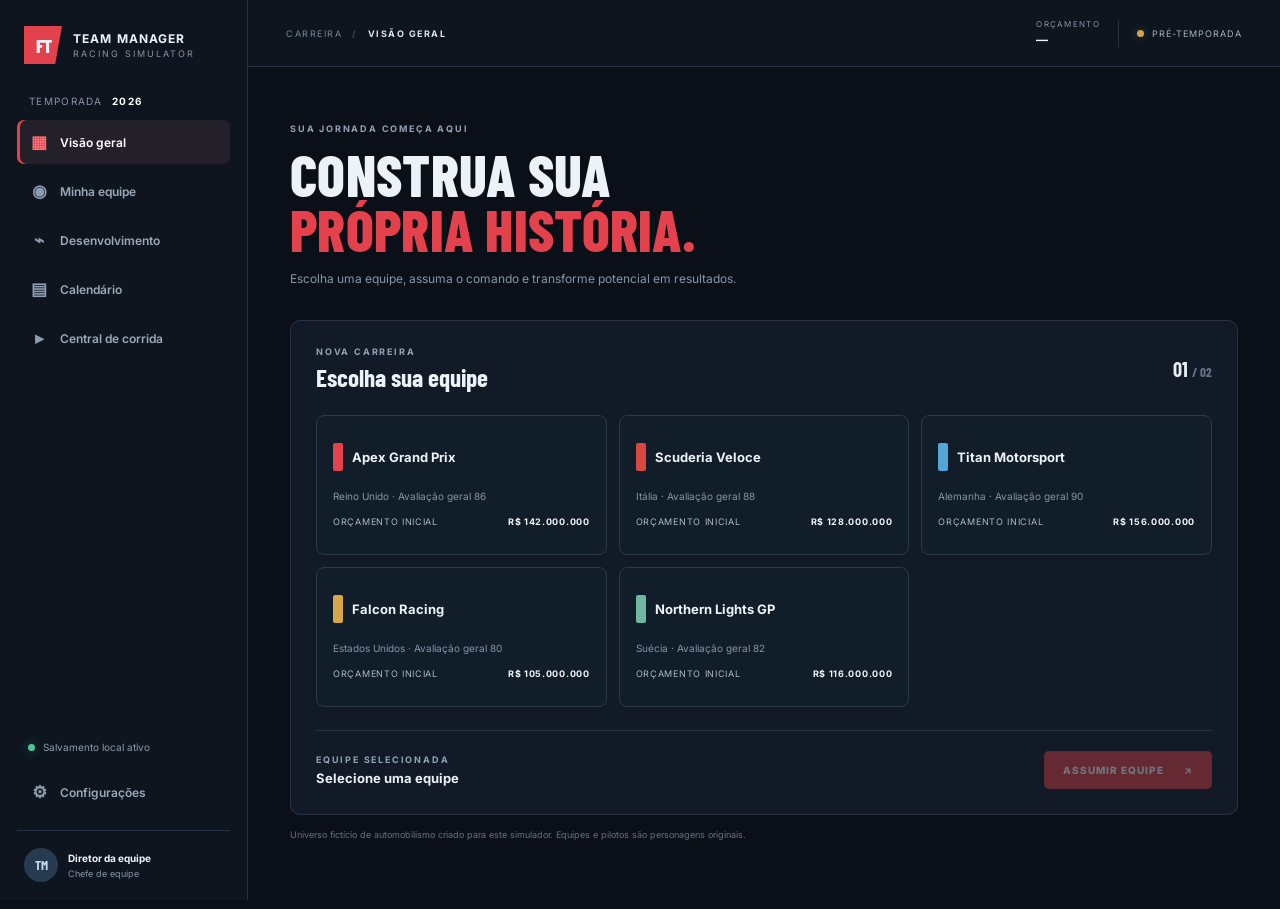
==== index.html @ c9075714 "Version 0.1" ====
<!doctype html>
<html lang="pt-BR">
<head>
  <meta charset="UTF-8">
  <meta name="viewport" content="width=device-width, initial-scale=1.0">
  <meta name="theme-color" content="#0b1018">
  <title>F1 Team Manager Simulator</title>
  <link rel="preconnect" href="https://fonts.googleapis.com">
  <link rel="preconnect" href="https://fonts.gstatic.com" crossorigin>
  <link href="https://fonts.googleapis.com/css2?family=Barlow+Condensed:wght@500;600;700;800&family=Inter:wght@400;500;600;700&display=swap" rel="stylesheet">
  <link rel="stylesheet" href="css/style.css">
</head>
<body>
  <div class="app-shell">
    <aside class="sidebar">
      <a class="brand" href="#" aria-label="F1 Team Manager Simulator - início">
        <span class="brand-mark">FT</span>
        <span class="brand-copy"><strong>TEAM MANAGER</strong><small>RACING SIMULATOR</small></span>
      </a>
      <div class="season-label">TEMPORADA <strong id="sidebar-season">2026</strong></div>
      <nav class="main-nav" aria-label="Navegação principal">
        <button class="nav-item active" data-page="overview"><span class="nav-icon">▦</span> Visão geral</button>
        <button class="nav-item" data-page="team"><span class="nav-icon">◉</span> Minha equipe</button>
        <button class="nav-item" data-page="car"><span class="nav-icon">⌁</span> Desenvolvimento</button>
        <button class="nav-item" data-page="calendar"><span class="nav-icon">▤</span> Calendário</button>
        <button class="nav-item" data-page="race"><span class="nav-icon">▸</span> Central de corrida</button>
      </nav>
      <div class="sidebar-bottom">
        <div class="save-status"><span class="status-dot"></span><span id="save-status">Salvamento local ativo</span></div>
        <button class="nav-item subtle" id="settings-button"><span class="nav-icon">⚙</span> Configurações</button>
        <div class="profile-mini">
          <div class="avatar">TM</div>
          <div><strong>Diretor da equipe</strong><small>Chefe de equipe</small></div>
        </div>
      </div>
    </aside>

    <main class="main-content">
      <header class="topbar">
        <div class="breadcrumb"><span>CARREIRA</span><b>/</b><strong id="topbar-section">VISÃO GERAL</strong></div>
        <div class="topbar-right">
          <div class="top-stat"><span>ORÇAMENTO</span><strong id="top-budget">—</strong></div>
          <div class="top-divider"></div>
          <div class="round-indicator"><span class="live-dot"></span> PRÉ-TEMPORADA</div>
        </div>
      </header>

      <section id="career-setup" class="setup-screen">
        <div class="setup-heading">
          <span class="eyebrow">SUA JORNADA COMEÇA AQUI</span>
          <h1>CONSTRUA SUA<br><em>PRÓPRIA HISTÓRIA.</em></h1>
          <p>Escolha uma equipe, assuma o comando e transforme potencial em resultados.</p>
        </div>
        <div class="setup-panel">
          <div class="panel-heading">
            <div><span class="eyebrow">NOVA CARREIRA</span><h2>Escolha sua equipe</h2></div>
            <span class="step-count">01 <i>/ 02</i></span>
          </div>
          <div id="team-options" class="team-grid"></div>
          <div class="setup-footer">
            <div class="selected-team-copy"><span class="eyebrow">EQUIPE SELECIONADA</span><strong id="selected-team-name">Selecione uma equipe</strong></div>
            <button id="start-career" class="primary-button" disabled>ASSUMIR EQUIPE <span>↗</span></button>
          </div>
        </div>
        <p class="disclaimer">Universo fictício de automobilismo criado para este simulador. Equipes e pilotos são personagens originais.</p>
      </section>

      <section id="game-screen" class="game-screen hidden">
        <div id="page-overview" class="page active">
          <div class="page-title-row">
            <div><span class="eyebrow">CENTRAL DE COMANDO · TEMPORADA <span data-season>2026</span></span><h1>VISÃO <em>GERAL</em></h1><p class="muted">Acompanhe o estado da equipe e prepare o próximo desafio.</p></div>
            <div class="team-chip"><span id="team-chip-color" class="team-color"></span><strong id="team-chip-name">Equipe</strong></div>
          </div>
          <div class="hero-card">
            <div class="hero-content">
              <span class="eyebrow">PRÓXIMO EVENTO</span>
              <h2 id="next-race-name">GP de abertura</h2>
              <p id="next-race-location">Circuito Internacional · 01–03 MAR</p>
              <div class="hero-meta"><span>◷ <b>FIM DE SEMANA DE CORRIDA</b></span><span>◎ <b>PREPARAÇÃO</b></span></div>
            </div>
            <div class="hero-track" aria-hidden="true"><div class="track-line"></div><span class="track-label">CIRCUITO</span></div>
            <button class="hero-action" data-go="calendar">VER CALENDÁRIO <span>→</span></button>
          </div>
          <div class="stats-grid">
            <article class="stat-card"><span class="stat-label">ORÇAMENTO DISPONÍVEL</span><strong id="overview-budget">—</strong><small class="positive">Capital da equipe</small><span class="stat-symbol">R$</span></article>
            <article class="stat-card"><span class="stat-label">PONTOS NO CAMPEONATO</span><strong>0</strong><small class="muted">Temporada ainda não iniciada</small><span class="stat-symbol">✦</span></article>
            <article class="stat-card"><span class="stat-label">POSIÇÃO DOS CONSTRUTORES</span><strong>—</strong><small class="muted">Aguardando primeira corrida</small><span class="stat-symbol">▥</span></article>
            <article class="stat-card"><span class="stat-label">REPUTAÇÃO</span><strong id="overview-reputation">—</strong><small class="muted">Nível inicial da equipe</small><span class="stat-symbol">◆</span></article>
          </div>
          <div class="content-grid">
            <article class="content-card drivers-card">
              <div class="card-heading"><div><span class="eyebrow">LINE-UP</span><h3>Pilotos titulares</h3></div><button class="text-button" data-go="team">GERENCIAR →</button></div>
              <div id="overview-drivers" class="driver-list"></div>
            </article>
            <article class="content-card car-card">
              <div class="card-heading"><div><span class="eyebrow">PACOTE TÉCNICO</span><h3>Desempenho do carro</h3></div><button class="text-button" data-go="car">DETALHES →</button></div>
              <div id="overview-car-stats" class="performance-list"></div>
            </article>
          </div>
        </div>

        <div id="page-team" class="page">
          <div class="page-title-row"><div><span class="eyebrow">ESTRUTURA ORGANIZACIONAL</span><h1>MINHA <em>EQUIPE</em></h1><p class="muted">Conheça seu line-up e a estrutura sob seu comando.</p></div></div>
          <div class="team-profile-card" id="team-profile"></div>
          <div class="section-heading"><div><span class="eyebrow">PILOTOS</span><h2>Dupla titular</h2></div><span class="muted">Temporada <span data-season>2026</span></span></div>
          <div id="team-driver-cards" class="driver-cards"></div>
        </div>

        <div id="page-car" class="page">
          <div class="page-title-row"><div><span class="eyebrow">CENTRO DE ENGENHARIA</span><h1>DESENVOLVIMENTO <em>DO CARRO</em></h1><p class="muted">Acompanhe os atributos técnicos e planeje futuras melhorias.</p></div></div>
          <div class="development-layout">
            <div class="car-visual-card"><span class="eyebrow">MONOPOSTO · ESPECIFICAÇÃO ATUAL</span><div class="car-silhouette"><span class="car-number">01</span><div class="car-nose"></div><div class="car-body"></div><div class="car-wing front"></div><div class="car-wing rear"></div><i class="wheel w1"></i><i class="wheel w2"></i><i class="wheel w3"></i><i class="wheel w4"></i></div><div class="car-visual-footer"><strong id="car-model-name">FTM-01</strong><span>CHASSI DE PRIMEIRA GERAÇÃO</span></div></div>
            <div class="content-card"><div class="card-heading"><div><span class="eyebrow">TELEMETRIA DE ENGENHARIA</span><h3>Atributos do carro</h3></div></div><div id="car-performance" class="performance-list"></div><div class="development-note"><span>i</span><p>O desenvolvimento de componentes será habilitado na próxima etapa. Os atributos atuais formam a base de desempenho da equipe.</p></div></div>
          </div>
        </div>

        <div id="page-calendar" class="page">
          <div class="page-title-row"><div><span class="eyebrow">CAMPEONATO MUNDIAL</span><h1>CALENDÁRIO <em>2026</em></h1><p class="muted">Planejamento inicial da temporada. Os eventos serão simulados em etapas futuras.</p></div></div>
          <div class="content-card calendar-card"><div class="card-heading"><div><span class="eyebrow">TEMPORADA</span><h3>Grandes Prêmios</h3></div><span class="pill neutral">CALENDÁRIO PROVISÓRIO</span></div><div id="calendar-list" class="calendar-list"></div></div>
        </div>

        <div id="page-race" class="page">
          <div class="page-title-row"><div><span class="eyebrow">RACE CONTROL</span><h1>CENTRAL DE <em>CORRIDA</em></h1><p class="muted">O centro de acompanhamento das corridas da sua equipe.</p></div></div>
          <div class="race-preview">
            <div class="race-preview-track"><div class="mini-track"></div><span>SIMULAÇÃO 2D · VISÃO SUPERIOR</span></div>
            <div class="race-preview-copy"><span class="eyebrow">MOTOR DE SIMULAÇÃO</span><h2>A pista está sendo preparada.</h2><p>A próxima fase implementará o circuito, os carros controlados por IA, a dinâmica de corrida e as colisões físicas.</p><span class="pill warning">EM DESENVOLVIMENTO</span></div>
          </div>
          <div class="race-feature-grid"><div class="feature-tile"><span>01</span><strong>Dinâmica dos carros</strong><small>Aceleração, frenagem, aderência e trajetória.</small></div><div class="feature-tile"><span>02</span><strong>Disputas e colisões</strong><small>Contato físico, danos e consequências.</small></div><div class="feature-tile"><span>03</span><strong>Estratégia em tempo real</strong><small>Pneus, combustível e decisões de pit wall.</small></div></div>
        </div>
      </section>
    </main>
  </div>

  <div id="toast" class="toast" role="status" aria-live="polite"></div>
  <div id="settings-modal" class="modal hidden" role="dialog" aria-modal="true" aria-labelledby="settings-title">
    <div class="modal-card"><button id="close-settings" class="modal-close" aria-label="Fechar">×</button><span class="eyebrow">PREFERÊNCIAS</span><h2 id="settings-title">Configurações</h2><p>Seu progresso é salvo neste navegador.</p><div class="settings-row"><div><strong>Dados da carreira</strong><small>Apagar a carreira atual e voltar à seleção de equipe.</small></div><button id="reset-career" class="danger-button">REINICIAR CARREIRA</button></div></div>
  </div>
  <script type="module" src="js/main.js"></script>
</body>
</html>
---- css/style.css ----
@import url('https://fonts.googleapis.com/css2?family=Barlow+Condensed:wght@500;600;700;800&family=Inter:wght@400;500;600;700&display=swap');
:root{--bg:#0b1018;--panel:#111a26;--panel-2:#151f2d;--line:#263242;--muted:#8794a6;--text:#edf2f8;--red:#e3424d;--blue:#5a9bd8;--green:#4fc49a;--font:'Inter',sans-serif;--display:'Barlow Condensed',sans-serif}
*{box-sizing:border-box}body{margin:0;background:var(--bg);color:var(--text);font-family:var(--font);font-size:14px}button{font:inherit;cursor:pointer}.app-shell{min-height:100vh;display:grid;grid-template-columns:248px minmax(0,1fr)}.sidebar{background:#0e151f;border-right:1px solid var(--line);padding:26px 17px 18px;display:flex;flex-direction:column;min-height:100vh;position:sticky;top:0;height:100vh}.brand{display:flex;align-items:center;gap:11px;text-decoration:none;color:var(--text);padding:0 7px 31px}.brand-mark{width:38px;height:38px;background:var(--red);clip-path:polygon(0 0,100% 0,82% 100%,0 100%);display:grid;place-items:center;font:800 19px var(--display);letter-spacing:-1px}.brand-copy{display:flex;flex-direction:column;gap:2px}.brand-copy strong{font-size:12px;letter-spacing:1.1px}.brand-copy small{font-size:9px;color:var(--muted);letter-spacing:2px}.season-label{font-size:10px;letter-spacing:1.3px;color:var(--muted);padding:0 12px 13px}.season-label strong{color:#fff;margin-left:5px}.main-nav{display:grid;gap:5px}.nav-item{border:0;background:transparent;color:#9ba8b8;text-align:left;padding:12px 13px;border-radius:7px;display:flex;align-items:center;gap:12px;font-size:12px;font-weight:600;transition:.2s}.nav-item:hover{background:#172332;color:#fff}.nav-item.active{background:#24202a;color:#fff;box-shadow:inset 3px 0 var(--red)}.nav-icon{font-size:17px;width:18px;text-align:center;color:#8e9caf}.nav-item.active .nav-icon{color:#ff6b73}.sidebar-bottom{margin-top:auto}.save-status{display:flex;align-items:center;gap:8px;padding:13px 11px 17px;color:#8c9aaa;font-size:10px}.status-dot,.live-dot{width:7px;height:7px;border-radius:50%;background:var(--green);box-shadow:0 0 10px #4fc49a66}.nav-item.subtle{width:100%;margin-bottom:16px}.profile-mini{border-top:1px solid var(--line);padding:17px 7px 0;display:flex;align-items:center;gap:10px}.avatar{width:34px;height:34px;border-radius:50%;background:#273b50;display:grid;place-items:center;font:700 13px var(--display);color:#c8d9ea}.profile-mini div:last-child{display:grid;gap:4px}.profile-mini strong{font-size:10px}.profile-mini small{font-size:9px;color:var(--muted)}.main-content{min-width:0}.topbar{height:67px;border-bottom:1px solid var(--line);display:flex;align-items:center;justify-content:space-between;padding:0 38px;background:#0e151f}.breadcrumb{display:flex;align-items:center;gap:10px;font-size:9px;letter-spacing:1.5px;color:#778597}.breadcrumb b{color:#3b4858}.breadcrumb strong{color:#dce4ed}.topbar-right{display:flex;align-items:center;gap:18px}.top-stat{display:grid;gap:3px}.top-stat span{font-size:8px;letter-spacing:1.3px;color:var(--muted)}.top-stat strong{font-size:12px}.top-divider{height:27px;width:1px;background:var(--line)}.round-indicator{font-size:9px;color:#a8b4c2;letter-spacing:1px;display:flex;align-items:center;gap:8px}.round-indicator .live-dot{background:#d8a34b}.setup-screen,.game-screen{max-width:1440px;margin:0 auto;padding:44px 42px 60px}.setup-heading{margin:12px 0 31px}.eyebrow{display:block;font-size:9px;font-weight:700;letter-spacing:1.8px;color:#93a2b4}.setup-heading h1,.page-title-row h1{font:800 clamp(37px,5vw,58px)/.94 var(--display);letter-spacing:.3px;margin:13px 0}.setup-heading h1 em,.page-title-row h1 em{font-style:normal;color:var(--red)}.setup-heading p,.muted{color:var(--muted);font-size:12px;line-height:1.7}.setup-panel,.content-card{background:var(--panel);border:1px solid var(--line);border-radius:10px}.setup-panel{padding:25px}.panel-heading,.setup-footer,.card-heading,.page-title-row,.section-heading{display:flex;align-items:center;justify-content:space-between;gap:15px}.panel-heading h2,.section-heading h2{font:700 25px var(--display);margin:5px 0 0}.step-count{font:700 20px var(--display);color:#e9eef5}.step-count i{font-style:normal;color:#677689;font-size:13px}.team-grid{display:grid;grid-template-columns:repeat(3,minmax(0,1fr));gap:12px;margin:23px 0}.team-option{border:1px solid #2b394a;background:#121d2a;border-radius:8px;padding:16px;text-align:left;color:var(--text);min-height:140px;position:relative;transition:.2s}.team-option:hover{border-color:#64768b;transform:translateY(-2px)}.team-option.selected{border-color:var(--red);background:#211b25;box-shadow:inset 0 0 0 1px #e3424d44}.team-option.selected:after{content:'✓';position:absolute;right:13px;top:12px;background:var(--red);width:21px;height:21px;border-radius:50%;display:grid;place-items:center;font-size:11px}.team-option-top{display:flex;align-items:center;gap:9px;margin-bottom:18px}.team-swatch{width:10px;height:28px;border-radius:2px}.team-option strong{font-size:13px}.team-option small{display:block;color:var(--muted);font-size:10px;line-height:1.5}.team-rating{display:flex;justify-content:space-between;margin-top:12px;color:#aeb9c7;font-size:9px;letter-spacing:.7px}.team-rating b{color:#f0f3f7}.setup-footer{border-top:1px solid var(--line);padding-top:20px}.selected-team-copy{display:grid;gap:5px}.selected-team-copy strong{font-size:13px}.primary-button{border:0;background:var(--red);color:white;padding:13px 19px;border-radius:5px;font-size:10px;font-weight:800;letter-spacing:1px;display:flex;align-items:center;gap:20px;transition:.2s}.primary-button:hover:not(:disabled){background:#f0525d;transform:translateY(-1px)}.primary-button:disabled{opacity:.4;cursor:not-allowed}.disclaimer{font-size:9px;color:#637185;margin-top:14px}.hidden{display:none!important}.page{display:none}.page.active{display:block}.page-title-row{margin:4px 0 25px}.page-title-row h1{font-size:43px;margin:8px 0}.page-title-row p{margin:0}.team-chip{display:flex;align-items:center;gap:9px;background:#151f2c;border:1px solid var(--line);padding:10px 13px;border-radius:6px;font-size:11px}.team-color{width:8px;height:22px;background:var(--red);border-radius:2px}.hero-card{min-height:205px;background:linear-gradient(105deg,#172638 0%,#14202e 57%,#1c2735 100%);border:1px solid #304257;border-radius:10px;position:relative;overflow:hidden;padding:27px 30px;display:flex;align-items:center}.hero-content{position:relative;z-index:2}.hero-content h2{font:700 34px var(--display);margin:9px 0 3px}.hero-content p{font-size:11px;color:#a3b1c0;margin:0}.hero-meta{display:flex;gap:19px;margin-top:25px}.hero-meta span{font-size:9px;color:#91a2b4}.hero-meta b{font-size:8px;letter-spacing:.7px;color:#d1dce7;margin-left:5px}.hero-track{position:absolute;right:12%;top:13px;width:330px;height:175px;opacity:.6;transform:rotate(-9deg)}.track-line{position:absolute;inset:18px 20px;border:13px solid #71849a;border-radius:48% 37% 43% 39%;transform:rotate(18deg);filter:drop-shadow(0 0 0 #111)}.track-line:after{content:'';position:absolute;inset:9px;border:1px dashed #e2e8ef;border-radius:inherit}.track-label{position:absolute;right:2px;bottom:3px;font:700 9px var(--display);letter-spacing:2px;color:#c5d2df}.hero-action{position:absolute;right:28px;bottom:25px;border:1px solid #71849a;background:#172536;color:#fff;border-radius:4px;padding:10px 13px;font-size:8px;letter-spacing:1px;font-weight:700;z-index:3}.hero-action span{margin-left:12px;color:#ff7078}.stats-grid{display:grid;grid-template-columns:repeat(4,1fr);gap:12px;margin:15px 0}.stat-card{position:relative;overflow:hidden;background:var(--panel);border:1px solid var(--line);border-radius:8px;padding:17px 18px;min-height:112px}.stat-label{display:block;color:#91a0b2;font-size:8px;letter-spacing:1.1px;font-weight:700}.stat-card strong{display:block;font:700 27px var(--display);margin:10px 0 2px}.stat-card small{font-size:9px}.positive{color:var(--green)}.stat-symbol{position:absolute;right:15px;bottom:10px;font:700 35px var(--display);color:#ffffff0d}.content-grid{display:grid;grid-template-columns:1fr 1fr;gap:13px}.content-card{padding:19px}.card-heading{margin-bottom:16px}.card-heading h3{font:700 21px var(--display);margin:4px 0 0}.text-button{border:0;background:none;color:#f06a73;font-size:8px;font-weight:800;letter-spacing:1px}.driver-row{display:flex;align-items:center;gap:12px;padding:12px 0;border-top:1px solid #263242}.driver-number{font:700 20px var(--display);color:#728398;width:25px}.driver-avatar{width:35px;height:35px;border-radius:50%;background:#27384b;display:grid;place-items:center;font:700 12px var(--display)}.driver-info{flex:1}.driver-info strong{display:block;font-size:11px}.driver-info small{display:block;color:var(--muted);font-size:9px;margin-top:4px}.driver-rating{text-align:right}.driver-rating strong{font:700 18px var(--display)}.driver-rating small{display:block;color:var(--muted);font-size:8px}.performance-row{display:grid;grid-template-columns:110px 1fr 28px;align-items:center;gap:10px;margin:14px 0}.performance-row span{font-size:9px;color:#a8b5c4}.bar{height:5px;background:#273444;border-radius:5px;overflow:hidden}.bar i{display:block;height:100%;border-radius:5px;background:linear-gradient(90deg,#b93240,#f06a73)}.performance-row b{font:600 12px var(--display);text-align:right}.team-profile-card{background:linear-gradient(110deg,#182536,#111a26);border:1px solid var(--line);border-radius:9px;padding:25px;display:flex;align-items:center;gap:20px;margin-bottom:30px}.profile-accent{width:7px;height:78px;border-radius:4px}.team-profile-card h2{font:700 30px var(--display);margin:0 0 5px}.team-profile-card p{margin:0;color:var(--muted);font-size:11px}.profile-metrics{margin-left:auto;display:flex;gap:30px}.profile-metrics div{display:grid;gap:5px}.profile-metrics small{font-size:8px;color:var(--muted);letter-spacing:1px}.profile-metrics strong{font:700 20px var(--display)}.section-heading{margin:0 0 13px}.section-heading h2{font-size:24px}.driver-cards{display:grid;grid-template-columns:repeat(2,1fr);gap:13px}.driver-card{background:var(--panel);border:1px solid var(--line);border-radius:8px;padding:20px}.driver-card-head{display:flex;justify-content:space-between;align-items:start}.driver-card h3{font:700 23px var(--display);margin:7px 0 3px}.driver-card p{color:var(--muted);font-size:10px;margin:0}.driver-big-rating{font:700 31px var(--display);color:#e7edf5}.driver-traits{display:grid;grid-template-columns:1fr 1fr;gap:11px;margin-top:20px}.trait{display:flex;justify-content:space-between;border-top:1px solid var(--line);padding-top:8px;font-size:9px;color:#9aa8b8}.trait b{color:#e5ebf2}.development-layout{display:grid;grid-template-columns:1.1fr .9fr;gap:14px}.car-visual-card{background:radial-gradient(ellipse at 50% 45%,#27384a,#111a26 70%);border:1px solid var(--line);border-radius:9px;padding:22px;min-height:320px;display:flex;flex-direction:column;justify-content:space-between}.car-silhouette{position:relative;width:100%;height:190px;max-width:500px;margin:auto;transform:scale(.9)}.car-body{position:absolute;left:23%;top:39%;width:54%;height:23%;background:linear-gradient(90deg,#a82c38,#ed4b57,#a82c38);clip-path:polygon(0 30%,20% 0,80% 0,100% 30%,88% 100%,12% 100%);filter:drop-shadow(0 8px 8px #0008)}.car-nose{position:absolute;left:46%;top:10%;width:8%;height:34%;background:#e64b57;clip-path:polygon(30% 0,70% 0,100% 100%,0 100%)}.car-wing{position:absolute;background:#d7e0e9}.car-wing.front{left:34%;top:7%;width:32%;height:6px}.car-wing.rear{left:29%;top:67%;width:42%;height:8px}.wheel{position:absolute;width:10%;height:22%;background:#080b10;border:3px solid #4d5967;border-radius:5px}.w1{left:20%;top:32%}.w2{right:20%;top:32%}.w3{left:20%;top:59%}.w4{right:20%;top:59%}.car-number{position:absolute;z-index:2;left:48%;top:44%;font:800 13px var(--display);color:white}.car-visual-footer{display:flex;justify-content:space-between;align-items:center;border-top:1px solid #ffffff18;padding-top:15px}.car-visual-footer strong{font:700 18px var(--display)}.car-visual-footer span{font-size:8px;letter-spacing:1px;color:var(--muted)}.development-note{margin-top:23px;border-top:1px solid var(--line);padding-top:14px;display:flex;gap:10px}.development-note span{width:18px;height:18px;display:grid;place-items:center;border-radius:50%;background:#23364a;color:#8cb9e2;font-size:11px}.development-note p{font-size:9px;line-height:1.6;color:var(--muted);margin:0}.pill{padding:6px 9px;border-radius:3px;font-size:8px;font-weight:700;letter-spacing:.8px}.pill.neutral{background:#273444;color:#b5c1ce}.pill.warning{background:#49391f;color:#edc477}.calendar-list{display:grid}.calendar-row{display:grid;grid-template-columns:45px 1fr auto;align-items:center;gap:15px;padding:14px 0;border-top:1px solid var(--line)}.calendar-round{font:700 19px var(--display);color:#72849a}.calendar-event strong{display:block;font-size:11px}.calendar-event small{display:block;color:var(--muted);font-size:9px;margin-top:4px}.calendar-date{font-size:9px;color:#aab7c5}.race-preview{background:var(--panel);border:1px solid var(--line);border-radius:9px;display:grid;grid-template-columns:1.1fr .9fr;overflow:hidden;min-height:260px}.race-preview-track{background:radial-gradient(ellipse at center,#1b2a39,#101721);display:grid;place-items:center;position:relative;min-height:250px}.mini-track{width:220px;height:130px;border:18px solid #65778a;border-radius:45% 35% 45% 38%;transform:rotate(-17deg);position:relative;box-shadow:0 0 0 1px #aebdca55}.mini-track:after{content:'';position:absolute;inset:5px;border:1px dashed #dbe3eb;border-radius:inherit}.race-preview-track>span{position:absolute;bottom:16px;font-size:8px;letter-spacing:1.4px;color:#8393a6}.race-preview-copy{padding:35px;align-self:center}.race-preview-copy h2{font:700 27px var(--display);margin:9px 0}.race-preview-copy p{color:var(--muted);font-size:11px;line-height:1.7;margin-bottom:18px}.race-feature-grid{display:grid;grid-template-columns:repeat(3,1fr);gap:12px;margin-top:14px}.feature-tile{background:var(--panel);border:1px solid var(--line);border-radius:7px;padding:17px}.feature-tile span{font:700 18px var(--display);color:var(--red)}.feature-tile strong{display:block;font-size:11px;margin:8px 0 5px}.feature-tile small{color:var(--muted);font-size:9px;line-height:1.5}.toast{position:fixed;right:25px;bottom:25px;background:#1b2a38;border:1px solid #3c5268;padding:12px 17px;border-radius:6px;color:#eaf1f7;font-size:11px;box-shadow:0 12px 30px #0006;opacity:0;transform:translateY(8px);pointer-events:none;transition:.25s;z-index:10}.toast.show{opacity:1;transform:translateY(0)}.modal{position:fixed;inset:0;background:#03070dcc;display:grid;place-items:center;padding:20px;z-index:20}.modal-card{position:relative;width:min(100%,480px);background:#141e2b;border:1px solid var(--line);border-radius:10px;padding:27px}.modal-card h2{font:700 28px var(--display);margin:7px 0}.modal-card p{font-size:11px;color:var(--muted)}.modal-close{position:absolute;right:16px;top:12px;border:0;background:none;color:#aab6c4;font-size:25px}.settings-row{border-top:1px solid var(--line);padding-top:18px;margin-top:20px;display:flex;align-items:center;justify-content:space-between;gap:15px}.settings-row div{display:grid;gap:5px}.settings-row strong{font-size:11px}.settings-row small{font-size:9px;color:var(--muted);line-height:1.5}.danger-button{border:1px solid #8e3b44;background:#321d25;color:#ff9ca3;border-radius:4px;padding:9px 11px;font-size:8px;font-weight:800;letter-spacing:.7px}
@media(max-width:1050px){.app-shell{grid-template-columns:210px minmax(0,1fr)}.setup-screen,.game-screen{padding:35px 25px}.stats-grid{grid-template-columns:repeat(2,1fr)}.hero-track{right:4%;opacity:.35}}
@media(max-width:760px){.app-shell{display:block}.sidebar{position:relative;height:auto;min-height:0;padding:13px 14px;border-right:0;border-bottom:1px solid var(--line)}.brand{padding:0 4px 13px}.season-label,.sidebar-bottom{display:none}.main-nav{display:flex;overflow-x:auto;padding-bottom:2px}.nav-item{white-space:nowrap;padding:10px;font-size:10px}.nav-icon{display:none}.topbar{height:52px;padding:0 16px}.topbar-right{gap:10px}.round-indicator{font-size:7px}.setup-screen,.game-screen{padding:27px 15px 45px}.setup-panel{padding:17px}.team-grid{grid-template-columns:repeat(2,minmax(0,1fr))}.team-option{min-height:125px;padding:12px}.content-grid,.development-layout,.race-preview{grid-template-columns:1fr}.hero-card{padding:22px;min-height:220px}.hero-track{right:-7%;top:35px;opacity:.25}.hero-action{right:18px;bottom:15px}.hero-meta{gap:9px;flex-wrap:wrap}.page-title-row h1{font-size:36px}.team-chip{font-size:9px}.profile-metrics{gap:12px}.team-profile-card{align-items:flex-start}.driver-cards{grid-template-columns:1fr}.race-feature-grid{grid-template-columns:1fr}.race-preview-track{min-height:190px}.race-preview-copy{padding:22px}.calendar-row{grid-template-columns:32px 1fr auto;gap:9px}.calendar-date{font-size:8px}.top-stat span{font-size:7px}.top-stat strong{font-size:10px}}
@media(max-width:430px){.team-grid{grid-template-columns:1fr}.setup-footer{align-items:flex-start;flex-direction:column}.primary-button{width:100%;justify-content:space-between}.stats-grid{gap:8px}.stat-card{padding:13px;min-height:105px}.stat-card strong{font-size:23px}.profile-metrics{display:none}.team-profile-card{padding:17px}.settings-row{align-items:flex-start;flex-direction:column}.danger-button{width:100%}}
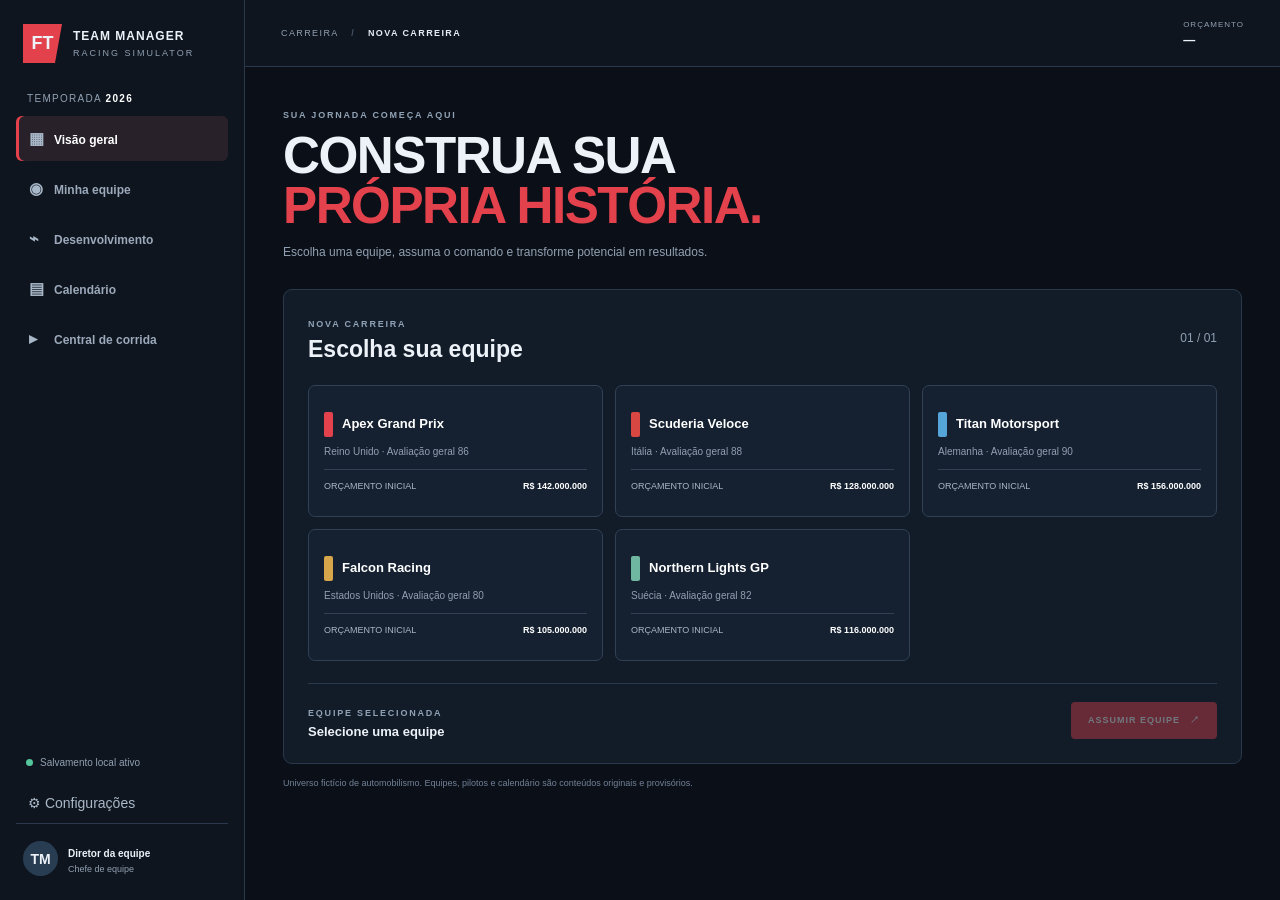
==== commit e530aa04: "Version 0.2" ====
--- a/index.html
+++ b/index.html
@@ -1,140 +1,94 @@
 <!doctype html>
 <html lang="pt-BR">
 <head>
-  <meta charset="UTF-8">
-  <meta name="viewport" content="width=device-width, initial-scale=1.0">
-  <meta name="theme-color" content="#0b1018">
-  <title>F1 Team Manager Simulator</title>
-  <link rel="preconnect" href="https://fonts.googleapis.com">
-  <link rel="preconnect" href="https://fonts.gstatic.com" crossorigin>
-  <link href="https://fonts.googleapis.com/css2?family=Barlow+Condensed:wght@500;600;700;800&family=Inter:wght@400;500;600;700&display=swap" rel="stylesheet">
-  <link rel="stylesheet" href="css/style.css">
+<meta charset="utf-8">
+<meta name="viewport" content="width=device-width, initial-scale=1">
+<meta name="theme-color" content="#0b1018">
+<title>F1 Team Manager Simulator</title>
+<style>
+:root{--bg:#0b1018;--panel:#121c29;--panel2:#172333;--line:#29384a;--text:#edf2f8;--muted:#91a0b2;--red:#e3424d;--green:#55c69c;--blue:#62a7df;font-family:Inter,Segoe UI,Arial,sans-serif}
+*{box-sizing:border-box}body{margin:0;background:var(--bg);color:var(--text);font-size:14px}button{font:inherit;cursor:pointer}button:focus-visible{outline:2px solid #fff;outline-offset:3px}.shell{min-height:100vh;display:grid;grid-template-columns:245px 1fr}.sidebar{background:#0e151f;border-right:1px solid var(--line);padding:24px 16px;display:flex;flex-direction:column;min-height:100vh}.brand{display:flex;align-items:center;gap:11px;padding:0 7px 30px}.mark{width:39px;height:39px;background:var(--red);display:grid;place-items:center;font-weight:900;font-size:18px;clip-path:polygon(0 0,100% 0,82% 100%,0 100%)}.brand strong{display:block;font-size:12px;letter-spacing:1px}.brand small{font-size:9px;letter-spacing:2px;color:var(--muted)}.season{padding:0 11px 12px;color:var(--muted);font-size:10px;letter-spacing:1.3px}.season b{color:white}.nav{display:grid;gap:5px}.nav button{border:0;background:transparent;color:#9ba9ba;text-align:left;padding:13px;border-radius:6px;font-size:12px;font-weight:650}.nav button:hover{background:#192635;color:white}.nav button.active{background:#28212a;color:white;box-shadow:inset 3px 0 var(--red)}.nav .ico{display:inline-block;width:25px;color:#a9b8c8;font-size:16px}.sidebottom{margin-top:auto}.save{font-size:10px;color:var(--muted);padding:15px 10px}.dot{display:inline-block;width:7px;height:7px;border-radius:50%;background:var(--green);margin-right:7px}.profile{border-top:1px solid var(--line);padding:17px 7px 0;display:flex;gap:10px;align-items:center}.avatar{width:35px;height:35px;border-radius:50%;background:#293d52;display:grid;place-items:center;font-weight:800}.profile strong{font-size:10px}.profile small{display:block;color:var(--muted);font-size:9px;margin-top:4px}.main{min-width:0}.topbar{height:67px;border-bottom:1px solid var(--line);display:flex;align-items:center;justify-content:space-between;padding:0 36px;background:#0e151f}.crumb{font-size:9px;letter-spacing:1.4px;color:var(--muted)}.crumb b{padding:0 9px;color:#455466}.crumb strong{color:#e7edf5}.budget-label{font-size:8px;color:var(--muted);letter-spacing:1px}.budget-value{font-weight:750;font-size:12px;margin-top:4px}.content{max-width:1450px;margin:auto;padding:38px 38px 60px}.eyebrow{font-size:9px;font-weight:800;letter-spacing:1.8px;color:#91a2b5}.heading h1{font-size:clamp(36px,4vw,53px);line-height:.98;margin:10px 0;font-weight:900;letter-spacing:-1.5px}.heading h1 em{font-style:normal;color:var(--red)}.muted{color:var(--muted);font-size:12px;line-height:1.65}.setup-panel,.card{background:var(--panel);border:1px solid var(--line);border-radius:9px}.setup-panel{padding:24px;margin-top:26px}.panel-head,.section-head,.title-row{display:flex;align-items:center;justify-content:space-between;gap:15px}.panel-head h2,.section-head h2{font-size:23px;margin:6px 0 0}.team-grid{display:grid;grid-template-columns:repeat(3,1fr);gap:12px;margin:22px 0}.team-choice{min-height:132px;text-align:left;background:#152131;color:white;border:1px solid #304155;border-radius:7px;padding:15px;transition:.18s}.team-choice:hover{transform:translateY(-2px);border-color:#8395a9}.team-choice.selected{border-color:var(--red);box-shadow:inset 0 0 0 1px #e3424d66;background:#241e28}.team-choice strong{font-size:13px}.team-choice small{display:block;color:var(--muted);font-size:10px;margin-top:9px}.team-choice .swatch{display:inline-block;width:9px;height:25px;vertical-align:middle;margin-right:9px;border-radius:2px}.team-choice .money{display:flex;justify-content:space-between;border-top:1px solid #304155;padding-top:11px;margin-top:12px;font-size:9px;color:#aab7c5}.team-choice .money b{color:white}.setup-foot{border-top:1px solid var(--line);padding-top:18px;display:flex;justify-content:space-between;align-items:center;gap:15px}.setup-foot strong{display:block;margin-top:5px;font-size:13px}.primary,.secondary,.danger{border:0;border-radius:4px;padding:12px 17px;font-size:9px;font-weight:850;letter-spacing:1px}.primary{background:var(--red);color:white}.primary:hover:not(:disabled){background:#f0525d}.primary:disabled{opacity:.4;cursor:not-allowed}.secondary{background:#26384b;color:#e7eef6;border:1px solid #40536a}.danger{background:#3a2028;color:#ff9da4;border:1px solid #8e3b44}.hidden{display:none!important}.page{display:none}.page.active{display:block}.title-row{margin-bottom:23px}.title-row h1{font-size:42px;margin:8px 0}.title-row p{margin:0}.team-tag{background:#182637;border:1px solid var(--line);padding:10px 13px;border-radius:5px;font-size:11px;display:flex;align-items:center;gap:9px}.team-tag i{height:22px;width:7px;border-radius:2px;background:var(--red)}.hero{position:relative;overflow:hidden;min-height:195px;padding:27px 29px;border:1px solid #34495f;border-radius:9px;background:linear-gradient(110deg,#192a3d,#152131 65%,#202c3b);display:flex;align-items:center}.hero h2{font-size:31px;margin:8px 0 3px}.hero p{font-size:11px;color:#aebdcb;margin:0}.hero .track{position:absolute;right:15%;width:245px;height:135px;border:13px solid #8193a6;border-radius:42% 32% 45% 35%;transform:rotate(-17deg);opacity:.45}.hero .track:after{content:"";position:absolute;inset:7px;border:1px dashed white;border-radius:inherit}.hero .go{position:absolute;right:25px;bottom:22px;background:#17283a;border:1px solid #6c8299;color:white;padding:10px 13px;font-size:8px;letter-spacing:1px}.stats{display:grid;grid-template-columns:repeat(4,1fr);gap:12px;margin:14px 0}.stat{position:relative;overflow:hidden;padding:17px;background:var(--panel);border:1px solid var(--line);border-radius:7px;min-height:106px}.stat span{font-size:8px;color:var(--muted);letter-spacing:1px;font-weight:800}.stat strong{display:block;font-size:24px;margin:10px 0 3px}.stat small{font-size:9px;color:var(--muted)}.columns{display:grid;grid-template-columns:1fr 1fr;gap:13px}.card{padding:19px}.card h3{font-size:20px;margin:5px 0 0}.card-head{display:flex;justify-content:space-between;align-items:center;margin-bottom:15px}.linkbtn{border:0;background:none;color:#ff7b83;font-size:8px;font-weight:800;letter-spacing:1px}.driver-row{display:flex;align-items:center;gap:11px;border-top:1px solid var(--line);padding:12px 0}.driver-no{font-size:19px;color:#71859a;font-weight:800}.driver-avatar{width:34px;height:34px;border-radius:50%;background:#2a3e53;display:grid;place-items:center;font-weight:800;font-size:11px}.driver-info{flex:1}.driver-info strong{font-size:11px}.driver-info small{display:block;color:var(--muted);font-size:9px;margin-top:4px}.rating{text-align:right;font-size:18px;font-weight:800}.rating small{display:block;font-size:8px;color:var(--muted)}.perf{display:grid;grid-template-columns:115px 1fr 25px;gap:9px;align-items:center;margin:14px 0}.perf span{font-size:9px;color:#aeb9c6}.bar{height:5px;background:#29384a;border-radius:5px;overflow:hidden}.bar i{display:block;height:100%;background:linear-gradient(90deg,#a92e3a,#f06b74)}.perf b{font-size:11px;text-align:right}.team-profile{display:flex;align-items:center;gap:17px;padding:23px;background:linear-gradient(110deg,#1b2b3d,#121c29);border:1px solid var(--line);border-radius:8px;margin-bottom:27px}.accent{width:7px;height:67px;border-radius:4px}.team-profile h2{margin:5px 0;font-size:27px}.team-profile p{margin:0;color:var(--muted);font-size:10px}.driver-cards{display:grid;grid-template-columns:1fr 1fr;gap:13px}.driver-card{background:var(--panel);border:1px solid var(--line);border-radius:8px;padding:19px}.driver-card-top{display:flex;justify-content:space-between}.driver-card h3{font-size:22px;margin:7px 0 3px}.driver-card p{font-size:10px;color:var(--muted);margin:0}.big-rating{font-size:28px;font-weight:850}.traits{display:grid;grid-template-columns:1fr 1fr;gap:10px;margin-top:17px}.trait{display:flex;justify-content:space-between;border-top:1px solid var(--line);padding-top:8px;font-size:9px;color:var(--muted)}.trait b{color:white}.calendar-list{display:grid}.calendar-row{display:grid;grid-template-columns:40px 1fr auto;gap:13px;align-items:center;padding:13px 0;border-top:1px solid var(--line)}.round{font-size:19px;font-weight:850;color:#73869b}.calendar-row strong{font-size:11px}.calendar-row small{display:block;font-size:9px;color:var(--muted);margin-top:4px}.calendar-row time{font-size:9px;color:#b5c0cd}.racebox{display:grid;grid-template-columns:1fr 1fr;overflow:hidden;background:var(--panel);border:1px solid var(--line);border-radius:9px;min-height:245px}.trackbox{display:grid;place-items:center;position:relative;background:radial-gradient(ellipse,#26384a,#101721)}.mini-track{width:205px;height:125px;border:17px solid #75889c;border-radius:42% 32% 43% 38%;transform:rotate(-15deg);position:relative}.mini-track:after{content:"";position:absolute;inset:5px;border:1px dashed white;border-radius:inherit}.trackbox small{position:absolute;bottom:14px;font-size:8px;letter-spacing:1px;color:#9cacbd}.racecopy{padding:30px;align-self:center}.racecopy h2{font-size:24px;margin:8px 0}.racecopy p{font-size:11px;color:var(--muted);line-height:1.7}.feature-grid{display:grid;grid-template-columns:repeat(3,1fr);gap:12px;margin-top:13px}.feature{padding:16px;background:var(--panel);border:1px solid var(--line);border-radius:7px}.feature b{color:var(--red);font-size:17px}.feature strong{display:block;font-size:11px;margin:8px 0}.feature small{font-size:9px;color:var(--muted);line-height:1.5}.car-card{min-height:300px;background:radial-gradient(ellipse at center,#26384a,#111a26 70%);display:grid;place-items:center}.car-illustration{position:relative;width:270px;height:150px;transform:rotate(90deg)}.carbody{position:absolute;left:25%;top:38%;width:50%;height:25%;background:#e34652;clip-path:polygon(0 25%,20% 0,80% 0,100% 25%,87% 100%,13% 100%)}.nose{position:absolute;left:46%;top:8%;width:8%;height:38%;background:#ef5963;clip-path:polygon(30% 0,70% 0,100% 100%,0 100%)}.wheel{position:absolute;width:12%;height:23%;background:#080b10;border:3px solid #566473;border-radius:5px}.w1{left:19%;top:29%}.w2{right:19%;top:29%}.w3{left:19%;top:59%}.w4{right:19%;top:59%}.wing{position:absolute;left:31%;width:38%;height:6px;background:#cbd6e0}.wing.front{top:4%}.wing.rear{top:68%}.notice{border-top:1px solid var(--line);margin-top:18px;padding-top:14px;color:var(--muted);font-size:10px;line-height:1.6}.toast{position:fixed;right:20px;bottom:20px;background:#1c2d3e;border:1px solid #49627a;padding:13px 17px;border-radius:6px;opacity:0;transform:translateY(8px);transition:.2s;pointer-events:none;z-index:30;font-size:11px}.toast.show{opacity:1;transform:translateY(0)}.modal{position:fixed;inset:0;background:#03070dcc;display:grid;place-items:center;padding:18px;z-index:20}.modal-card{width:min(100%,450px);padding:25px;background:#152131;border:1px solid var(--line);border-radius:9px;position:relative}.modal-card h2{margin:8px 0}.modal-card p{font-size:11px;color:var(--muted)}.close{position:absolute;right:13px;top:10px;border:0;background:none;color:white;font-size:24px}.setting-row{border-top:1px solid var(--line);margin-top:20px;padding-top:17px;display:flex;align-items:center;justify-content:space-between;gap:15px}.setting-row small{display:block;color:var(--muted);font-size:9px;margin-top:5px}.disclaimer{font-size:9px;color:#728196;margin-top:14px}
+@media(max-width:900px){.shell{grid-template-columns:205px 1fr}.content{padding:28px 22px}.team-grid{grid-template-columns:repeat(2,1fr)}.stats{grid-template-columns:repeat(2,1fr)}}
+@media(max-width:680px){.shell{display:block}.sidebar{min-height:0;height:auto;padding:13px}.brand{padding:0 5px 12px}.season,.sidebottom{display:none}.nav{display:flex;overflow-x:auto}.nav button{white-space:nowrap;padding:10px;font-size:10px}.nav .ico{display:none}.topbar{height:52px;padding:0 15px}.content{padding:24px 14px 40px}.team-grid{grid-template-columns:1fr 1fr}.columns,.racebox{grid-template-columns:1fr}.trackbox{min-height:190px}.driver-cards{grid-template-columns:1fr}.feature-grid{grid-template-columns:1fr}.hero .track{right:-5%;opacity:.2}.hero .go{right:14px;bottom:12px}.title-row h1{font-size:34px}.team-tag{font-size:9px}.team-profile{align-items:flex-start}.setup-foot{align-items:flex-start;flex-direction:column}.setup-foot .primary{width:100%}}
+@media(max-width:420px){.team-grid{grid-template-columns:1fr}.stats{gap:8px}.stat{padding:13px}.stat strong{font-size:20px}.team-tag{display:none}.setting-row{align-items:flex-start;flex-direction:column}.setting-row button{width:100%}}
+</style>
 </head>
 <body>
-  <div class="app-shell">
-    <aside class="sidebar">
-      <a class="brand" href="#" aria-label="F1 Team Manager Simulator - início">
-        <span class="brand-mark">FT</span>
-        <span class="brand-copy"><strong>TEAM MANAGER</strong><small>RACING SIMULATOR</small></span>
-      </a>
-      <div class="season-label">TEMPORADA <strong id="sidebar-season">2026</strong></div>
-      <nav class="main-nav" aria-label="Navegação principal">
-        <button class="nav-item active" data-page="overview"><span class="nav-icon">▦</span> Visão geral</button>
-        <button class="nav-item" data-page="team"><span class="nav-icon">◉</span> Minha equipe</button>
-        <button class="nav-item" data-page="car"><span class="nav-icon">⌁</span> Desenvolvimento</button>
-        <button class="nav-item" data-page="calendar"><span class="nav-icon">▤</span> Calendário</button>
-        <button class="nav-item" data-page="race"><span class="nav-icon">▸</span> Central de corrida</button>
-      </nav>
-      <div class="sidebar-bottom">
-        <div class="save-status"><span class="status-dot"></span><span id="save-status">Salvamento local ativo</span></div>
-        <button class="nav-item subtle" id="settings-button"><span class="nav-icon">⚙</span> Configurações</button>
-        <div class="profile-mini">
-          <div class="avatar">TM</div>
-          <div><strong>Diretor da equipe</strong><small>Chefe de equipe</small></div>
-        </div>
-      </div>
-    </aside>
-
-    <main class="main-content">
-      <header class="topbar">
-        <div class="breadcrumb"><span>CARREIRA</span><b>/</b><strong id="topbar-section">VISÃO GERAL</strong></div>
-        <div class="topbar-right">
-          <div class="top-stat"><span>ORÇAMENTO</span><strong id="top-budget">—</strong></div>
-          <div class="top-divider"></div>
-          <div class="round-indicator"><span class="live-dot"></span> PRÉ-TEMPORADA</div>
-        </div>
-      </header>
-
-      <section id="career-setup" class="setup-screen">
-        <div class="setup-heading">
-          <span class="eyebrow">SUA JORNADA COMEÇA AQUI</span>
-          <h1>CONSTRUA SUA<br><em>PRÓPRIA HISTÓRIA.</em></h1>
-          <p>Escolha uma equipe, assuma o comando e transforme potencial em resultados.</p>
-        </div>
-        <div class="setup-panel">
-          <div class="panel-heading">
-            <div><span class="eyebrow">NOVA CARREIRA</span><h2>Escolha sua equipe</h2></div>
-            <span class="step-count">01 <i>/ 02</i></span>
-          </div>
-          <div id="team-options" class="team-grid"></div>
-          <div class="setup-footer">
-            <div class="selected-team-copy"><span class="eyebrow">EQUIPE SELECIONADA</span><strong id="selected-team-name">Selecione uma equipe</strong></div>
-            <button id="start-career" class="primary-button" disabled>ASSUMIR EQUIPE <span>↗</span></button>
-          </div>
-        </div>
-        <p class="disclaimer">Universo fictício de automobilismo criado para este simulador. Equipes e pilotos são personagens originais.</p>
-      </section>
-
-      <section id="game-screen" class="game-screen hidden">
-        <div id="page-overview" class="page active">
-          <div class="page-title-row">
-            <div><span class="eyebrow">CENTRAL DE COMANDO · TEMPORADA <span data-season>2026</span></span><h1>VISÃO <em>GERAL</em></h1><p class="muted">Acompanhe o estado da equipe e prepare o próximo desafio.</p></div>
-            <div class="team-chip"><span id="team-chip-color" class="team-color"></span><strong id="team-chip-name">Equipe</strong></div>
-          </div>
-          <div class="hero-card">
-            <div class="hero-content">
-              <span class="eyebrow">PRÓXIMO EVENTO</span>
-              <h2 id="next-race-name">GP de abertura</h2>
-              <p id="next-race-location">Circuito Internacional · 01–03 MAR</p>
-              <div class="hero-meta"><span>◷ <b>FIM DE SEMANA DE CORRIDA</b></span><span>◎ <b>PREPARAÇÃO</b></span></div>
-            </div>
-            <div class="hero-track" aria-hidden="true"><div class="track-line"></div><span class="track-label">CIRCUITO</span></div>
-            <button class="hero-action" data-go="calendar">VER CALENDÁRIO <span>→</span></button>
-          </div>
-          <div class="stats-grid">
-            <article class="stat-card"><span class="stat-label">ORÇAMENTO DISPONÍVEL</span><strong id="overview-budget">—</strong><small class="positive">Capital da equipe</small><span class="stat-symbol">R$</span></article>
-            <article class="stat-card"><span class="stat-label">PONTOS NO CAMPEONATO</span><strong>0</strong><small class="muted">Temporada ainda não iniciada</small><span class="stat-symbol">✦</span></article>
-            <article class="stat-card"><span class="stat-label">POSIÇÃO DOS CONSTRUTORES</span><strong>—</strong><small class="muted">Aguardando primeira corrida</small><span class="stat-symbol">▥</span></article>
-            <article class="stat-card"><span class="stat-label">REPUTAÇÃO</span><strong id="overview-reputation">—</strong><small class="muted">Nível inicial da equipe</small><span class="stat-symbol">◆</span></article>
-          </div>
-          <div class="content-grid">
-            <article class="content-card drivers-card">
-              <div class="card-heading"><div><span class="eyebrow">LINE-UP</span><h3>Pilotos titulares</h3></div><button class="text-button" data-go="team">GERENCIAR →</button></div>
-              <div id="overview-drivers" class="driver-list"></div>
-            </article>
-            <article class="content-card car-card">
-              <div class="card-heading"><div><span class="eyebrow">PACOTE TÉCNICO</span><h3>Desempenho do carro</h3></div><button class="text-button" data-go="car">DETALHES →</button></div>
-              <div id="overview-car-stats" class="performance-list"></div>
-            </article>
-          </div>
-        </div>
-
-        <div id="page-team" class="page">
-          <div class="page-title-row"><div><span class="eyebrow">ESTRUTURA ORGANIZACIONAL</span><h1>MINHA <em>EQUIPE</em></h1><p class="muted">Conheça seu line-up e a estrutura sob seu comando.</p></div></div>
-          <div class="team-profile-card" id="team-profile"></div>
-          <div class="section-heading"><div><span class="eyebrow">PILOTOS</span><h2>Dupla titular</h2></div><span class="muted">Temporada <span data-season>2026</span></span></div>
-          <div id="team-driver-cards" class="driver-cards"></div>
-        </div>
-
-        <div id="page-car" class="page">
-          <div class="page-title-row"><div><span class="eyebrow">CENTRO DE ENGENHARIA</span><h1>DESENVOLVIMENTO <em>DO CARRO</em></h1><p class="muted">Acompanhe os atributos técnicos e planeje futuras melhorias.</p></div></div>
-          <div class="development-layout">
-            <div class="car-visual-card"><span class="eyebrow">MONOPOSTO · ESPECIFICAÇÃO ATUAL</span><div class="car-silhouette"><span class="car-number">01</span><div class="car-nose"></div><div class="car-body"></div><div class="car-wing front"></div><div class="car-wing rear"></div><i class="wheel w1"></i><i class="wheel w2"></i><i class="wheel w3"></i><i class="wheel w4"></i></div><div class="car-visual-footer"><strong id="car-model-name">FTM-01</strong><span>CHASSI DE PRIMEIRA GERAÇÃO</span></div></div>
-            <div class="content-card"><div class="card-heading"><div><span class="eyebrow">TELEMETRIA DE ENGENHARIA</span><h3>Atributos do carro</h3></div></div><div id="car-performance" class="performance-list"></div><div class="development-note"><span>i</span><p>O desenvolvimento de componentes será habilitado na próxima etapa. Os atributos atuais formam a base de desempenho da equipe.</p></div></div>
-          </div>
-        </div>
-
-        <div id="page-calendar" class="page">
-          <div class="page-title-row"><div><span class="eyebrow">CAMPEONATO MUNDIAL</span><h1>CALENDÁRIO <em>2026</em></h1><p class="muted">Planejamento inicial da temporada. Os eventos serão simulados em etapas futuras.</p></div></div>
-          <div class="content-card calendar-card"><div class="card-heading"><div><span class="eyebrow">TEMPORADA</span><h3>Grandes Prêmios</h3></div><span class="pill neutral">CALENDÁRIO PROVISÓRIO</span></div><div id="calendar-list" class="calendar-list"></div></div>
-        </div>
-
-        <div id="page-race" class="page">
-          <div class="page-title-row"><div><span class="eyebrow">RACE CONTROL</span><h1>CENTRAL DE <em>CORRIDA</em></h1><p class="muted">O centro de acompanhamento das corridas da sua equipe.</p></div></div>
-          <div class="race-preview">
-            <div class="race-preview-track"><div class="mini-track"></div><span>SIMULAÇÃO 2D · VISÃO SUPERIOR</span></div>
-            <div class="race-preview-copy"><span class="eyebrow">MOTOR DE SIMULAÇÃO</span><h2>A pista está sendo preparada.</h2><p>A próxima fase implementará o circuito, os carros controlados por IA, a dinâmica de corrida e as colisões físicas.</p><span class="pill warning">EM DESENVOLVIMENTO</span></div>
-          </div>
-          <div class="race-feature-grid"><div class="feature-tile"><span>01</span><strong>Dinâmica dos carros</strong><small>Aceleração, frenagem, aderência e trajetória.</small></div><div class="feature-tile"><span>02</span><strong>Disputas e colisões</strong><small>Contato físico, danos e consequências.</small></div><div class="feature-tile"><span>03</span><strong>Estratégia em tempo real</strong><small>Pneus, combustível e decisões de pit wall.</small></div></div>
-        </div>
-      </section>
-    </main>
+<div class="shell">
+<aside class="sidebar">
+  <div class="brand"><div class="mark">FT</div><div><strong>TEAM MANAGER</strong><small>RACING SIMULATOR</small></div></div>
+  <div class="season">TEMPORADA <b id="sideSeason">2026</b></div>
+  <nav class="nav" aria-label="Menu principal">
+    <button class="active" data-page="overview"><span class="ico">▦</span>Visão geral</button>
+    <button data-page="team"><span class="ico">◉</span>Minha equipe</button>
+    <button data-page="car"><span class="ico">⌁</span>Desenvolvimento</button>
+    <button data-page="calendar"><span class="ico">▤</span>Calendário</button>
+    <button data-page="race"><span class="ico">▸</span>Central de corrida</button>
+  </nav>
+  <div class="sidebottom"><div class="save"><i class="dot"></i>Salvamento local ativo</div><button class="nav" id="settingsBtn" style="width:100%;display:block;text-align:left;padding:12px;color:#aab8c8;background:transparent;border:0">⚙ Configurações</button><div class="profile"><div class="avatar">TM</div><div><strong>Diretor da equipe</strong><small>Chefe de equipe</small></div></div></div>
+</aside>
+<main class="main">
+<header class="topbar"><div class="crumb">CARREIRA <b>/</b> <strong id="crumb">NOVA CARREIRA</strong></div><div><div class="budget-label">ORÇAMENTO</div><div class="budget-value" id="topBudget">—</div></div></header>
+<section class="content" id="setup">
+  <div class="heading"><span class="eyebrow">SUA JORNADA COMEÇA AQUI</span><h1>CONSTRUA SUA<br><em>PRÓPRIA HISTÓRIA.</em></h1><p class="muted">Escolha uma equipe, assuma o comando e transforme potencial em resultados.</p></div>
+  <div class="setup-panel"><div class="panel-head"><div><span class="eyebrow">NOVA CARREIRA</span><h2>Escolha sua equipe</h2></div><span class="muted">01 / 01</span></div><div class="team-grid" id="teamChoices"></div><div class="setup-foot"><div><span class="eyebrow">EQUIPE SELECIONADA</span><strong id="selectedName">Selecione uma equipe</strong></div><button class="primary" id="startBtn" disabled>ASSUMIR EQUIPE　↗</button></div></div>
+  <p class="disclaimer">Universo fictício de automobilismo. Equipes, pilotos e calendário são conteúdos originais e provisórios.</p>
+</section>
+<section class="content hidden" id="game">
+  <div class="page active" id="page-overview">
+    <div class="title-row"><div><span class="eyebrow">CENTRAL DE COMANDO · TEMPORADA <span class="seasonText">2026</span></span><h1>VISÃO <em>GERAL</em></h1><p class="muted">Acompanhe o estado da equipe e prepare o próximo desafio.</p></div><div class="team-tag"><i id="tagColor"></i><b id="tagName">Equipe</b></div></div>
+    <div class="hero"><div><span class="eyebrow">PRÓXIMO EVENTO</span><h2 id="nextRace">GP do Bahrein</h2><p id="nextLocation">Sakhir · 06–08 MAR</p></div><div class="track"></div><button class="go" data-go="calendar">VER CALENDÁRIO →</button></div>
+    <div class="stats"><div class="stat"><span>ORÇAMENTO DISPONÍVEL</span><strong id="budgetStat">—</strong><small>Capital da equipe</small></div><div class="stat"><span>PONTOS NO CAMPEONATO</span><strong>0</strong><small>Temporada ainda não iniciada</small></div><div class="stat"><span>POSIÇÃO DOS CONSTRUTORES</span><strong>—</strong><small>Aguardando primeira corrida</small></div><div class="stat"><span>REPUTAÇÃO</span><strong id="reputation">—</strong><small>Nível inicial da equipe</small></div></div>
+    <div class="columns"><article class="card"><div class="card-head"><div><span class="eyebrow">LINE-UP</span><h3>Pilotos titulares</h3></div><button class="linkbtn" data-go="team">GERENCIAR →</button></div><div id="overviewDrivers"></div></article><article class="card"><div class="card-head"><div><span class="eyebrow">PACOTE TÉCNICO</span><h3>Desempenho do carro</h3></div><button class="linkbtn" data-go="car">DETALHES →</button></div><div id="overviewPerf"></div></article></div>
   </div>
-
-  <div id="toast" class="toast" role="status" aria-live="polite"></div>
-  <div id="settings-modal" class="modal hidden" role="dialog" aria-modal="true" aria-labelledby="settings-title">
-    <div class="modal-card"><button id="close-settings" class="modal-close" aria-label="Fechar">×</button><span class="eyebrow">PREFERÊNCIAS</span><h2 id="settings-title">Configurações</h2><p>Seu progresso é salvo neste navegador.</p><div class="settings-row"><div><strong>Dados da carreira</strong><small>Apagar a carreira atual e voltar à seleção de equipe.</small></div><button id="reset-career" class="danger-button">REINICIAR CARREIRA</button></div></div>
-  </div>
-  <script type="module" src="js/main.js"></script>
+  <div class="page" id="page-team"><div class="title-row"><div><span class="eyebrow">ESTRUTURA ORGANIZACIONAL</span><h1>MINHA <em>EQUIPE</em></h1><p class="muted">Conheça seu line-up e a estrutura sob seu comando.</p></div></div><div class="team-profile" id="teamProfile"></div><div class="section-head"><div><span class="eyebrow">PILOTOS</span><h2>Dupla titular</h2></div></div><div class="driver-cards" id="driverCards"></div></div>
+  <div class="page" id="page-car"><div class="title-row"><div><span class="eyebrow">CENTRO DE ENGENHARIA</span><h1>DESENVOLVIMENTO <em>DO CARRO</em></h1><p class="muted">Atributos técnicos do pacote atual da equipe.</p></div></div><div class="columns"><div class="card car-card"><span class="eyebrow">MONOPOSTO · VISTA SUPERIOR</span><div class="car-illustration"><div class="wheel w1"></div><div class="wheel w2"></div><div class="wheel w3"></div><div class="wheel w4"></div><div class="wing front"></div><div class="wing rear"></div><div class="nose"></div><div class="carbody"></div></div><strong id="modelName">FTM-01</strong></div><article class="card"><span class="eyebrow">TELEMETRIA DE ENGENHARIA</span><h3>Atributos do carro</h3><div id="carPerf"></div><p class="notice">O desenvolvimento de componentes será habilitado em uma próxima etapa. Estes atributos formam a base inicial do desempenho.</p></article></div></div>
+  <div class="page" id="page-calendar"><div class="title-row"><div><span class="eyebrow">CAMPEONATO</span><h1>CALENDÁRIO <em>2026</em></h1><p class="muted">Calendário provisório da primeira temporada.</p></div></div><article class="card"><div class="card-head"><div><span class="eyebrow">TEMPORADA</span><h3>Grandes Prêmios</h3></div><span class="eyebrow">10 ETAPAS</span></div><div class="calendar-list" id="calendarList"></div></article></div>
+  <div class="page" id="page-race"><div class="title-row"><div><span class="eyebrow">RACE CONTROL</span><h1>CENTRAL DE <em>CORRIDA</em></h1><p class="muted">O centro de acompanhamento das corridas da sua equipe.</p></div></div><div class="racebox"><div class="trackbox"><div class="mini-track"></div><small>SIMULAÇÃO 2D · VISÃO SUPERIOR</small></div><div class="racecopy"><span class="eyebrow">MOTOR DE SIMULAÇÃO</span><h2>A pista está sendo preparada.</h2><p>A próxima fase implementará circuito, carros controlados por IA, dinâmica de corrida e colisões físicas.</p><span class="eyebrow" style="color:#e9bd70">● EM DESENVOLVIMENTO</span></div></div><div class="feature-grid"><div class="feature"><b>01</b><strong>Dinâmica dos carros</strong><small>Aceleração, frenagem, aderência e trajetória.</small></div><div class="feature"><b>02</b><strong>Disputas e colisões</strong><small>Contato físico, danos e consequências.</small></div><div class="feature"><b>03</b><strong>Estratégia em tempo real</strong><small>Pneus, combustível e decisões do pit wall.</small></div></div></div>
+</section>
+</main>
+</div>
+<div class="toast" id="toast" role="status" aria-live="polite"></div>
+<div class="modal hidden" id="settingsModal" role="dialog" aria-modal="true" aria-labelledby="settingsTitle"><div class="modal-card"><button class="close" id="closeModal" aria-label="Fechar">×</button><span class="eyebrow">PREFERÊNCIAS</span><h2 id="settingsTitle">Configurações</h2><p>O progresso é salvo neste navegador, neste dispositivo.</p><div class="setting-row"><div><b>Dados da carreira</b><small>Apagar a carreira atual e voltar à seleção de equipe.</small></div><button class="danger" id="resetBtn">REINICIAR CARREIRA</button></div></div></div>
+<script>
+"use strict";
+const TEAMS=[
+{id:"apex",name:"Apex Grand Prix",base:"Reino Unido",color:"#e3424d",budget:142000000,reputation:78,rating:86,drivers:[{name:"Lucas Moretti",number:16,nationality:"Brasil",rating:88,traits:{"Classificação":90,"Corrida":87,"Consistência":86,"Gestão de pneus":84}},{name:"Ethan Cole",number:22,nationality:"Reino Unido",rating:84,traits:{"Classificação":85,"Corrida":84,"Consistência":83,"Gestão de pneus":86}}],car:{aero:86,power:84,chassis:85,brakes:87,reliability:82}},
+{id:"veloce",name:"Scuderia Veloce",base:"Itália",color:"#d94742",budget:128000000,reputation:82,rating:88,drivers:[{name:"Matteo Ricci",number:7,nationality:"Itália",rating:89,traits:{"Classificação":91,"Corrida":88,"Consistência":86,"Gestão de pneus":85}},{name:"Noah Bennett",number:31,nationality:"Austrália",rating:82,traits:{"Classificação":83,"Corrida":82,"Consistência":81,"Gestão de pneus":84}}],car:{aero:88,power:89,chassis:84,brakes:86,reliability:80}},
+{id:"titan",name:"Titan Motorsport",base:"Alemanha",color:"#55a5d8",budget:156000000,reputation:85,rating:90,drivers:[{name:"Felix Weber",number:4,nationality:"Alemanha",rating:91,traits:{"Classificação":92,"Corrida":90,"Consistência":90,"Gestão de pneus":89}},{name:"Oliver Hayes",number:18,nationality:"Reino Unido",rating:86,traits:{"Classificação":87,"Corrida":85,"Consistência":86,"Gestão de pneus":85}}],car:{aero:90,power:88,chassis:90,brakes:89,reliability:86}},
+{id:"falcon",name:"Falcon Racing",base:"Estados Unidos",color:"#d7a64b",budget:105000000,reputation:70,rating:80,drivers:[{name:"Mason Reed",number:12,nationality:"Estados Unidos",rating:83,traits:{"Classificação":84,"Corrida":82,"Consistência":81,"Gestão de pneus":82}},{name:"Thiago Alves",number:27,nationality:"Brasil",rating:80,traits:{"Classificação":81,"Corrida":80,"Consistência":79,"Gestão de pneus":83}}],car:{aero:79,power:82,chassis:80,brakes:81,reliability:78}},
+{id:"northern",name:"Northern Lights GP",base:"Suécia",color:"#70b7a2",budget:116000000,reputation:74,rating:82,drivers:[{name:"Erik Lind",number:9,nationality:"Suécia",rating:85,traits:{"Classificação":86,"Corrida":84,"Consistência":85,"Gestão de pneus":87}},{name:"Daniel Park",number:40,nationality:"Coreia do Sul",rating:81,traits:{"Classificação":82,"Corrida":81,"Consistência":80,"Gestão de pneus":82}}],car:{aero:83,power:80,chassis:84,brakes:82,reliability:85}}
+];
+const CALENDAR=[["GP do Bahrein","Sakhir","06–08 MAR"],["GP da Arábia Saudita","Jeddah","13–15 MAR"],["GP da Austrália","Melbourne","27–29 MAR"],["GP do Japão","Suzuka","10–12 ABR"],["GP de Mônaco","Monte Carlo","22–24 MAI"],["GP do Canadá","Montreal","05–07 JUN"],["GP da Grã-Bretanha","Silverstone","03–05 JUL"],["GP da Itália","Monza","04–06 SET"],["GP de Singapura","Marina Bay","09–11 OUT"],["GP de São Paulo","Interlagos","06–08 NOV"]];
+const $=s=>document.querySelector(s);let selected=null,career=null;
+function money(v){return new Intl.NumberFormat("pt-BR",{style:"currency",currency:"BRL",maximumFractionDigits:0}).format(v)}
+function toast(msg){const el=$("#toast");el.textContent=msg;el.classList.add("show");clearTimeout(toast.timer);toast.timer=setTimeout(()=>el.classList.remove("show"),2400)}
+function load(){try{career=JSON.parse(localStorage.getItem("ftm-career-v2")||"null")}catch(e){career=null}}
+function save(){try{localStorage.setItem("ftm-career-v2",JSON.stringify(career));return true}catch(e){toast("Não foi possível salvar os dados neste navegador.");return false}}
+function renderChoices(){
+ $("#teamChoices").innerHTML=TEAMS.map(t=>`<button class="team-choice ${selected===t.id?"selected":""}" data-team="${t.id}" aria-pressed="${selected===t.id}"><div><i class="swatch" style="background:${t.color}"></i><strong>${t.name}</strong></div><small>${t.base} · Avaliação geral ${t.rating}</small><div class="money"><span>ORÇAMENTO INICIAL</span><b>${money(t.budget)}</b></div></button>`).join("");
+ document.querySelectorAll("[data-team]").forEach(b=>b.addEventListener("click",()=>{selected=b.dataset.team;$("#selectedName").textContent=TEAMS.find(t=>t.id===selected).name;$("#startBtn").disabled=false;renderChoices()}));
+}
+function renderDrivers(el,drivers,detailed=false){el.innerHTML=drivers.map((d,i)=>detailed?`<article class="driver-card"><div class="driver-card-top"><div><span class="eyebrow">PILOTO TITULAR · #${d.number}</span><h3>${d.name}</h3><p>${d.nationality}</p></div><div class="big-rating">${d.rating}</div></div><div class="traits">${Object.entries(d.traits).map(([k,v])=>`<div class="trait"><span>${k}</span><b>${v}</b></div>`).join("")}</div></article>`:`<div class="driver-row"><span class="driver-no">0${i+1}</span><div class="driver-avatar">${d.name.split(" ").map(x=>x[0]).slice(0,2).join("")}</div><div class="driver-info"><strong>${d.name}</strong><small>${d.nationality} · #${d.number}</small></div><div class="rating">${d.rating}<small>AVALIAÇÃO</small></div></div>`).join("")}
+function renderPerf(el,car){const labels={aero:"Aerodinâmica",power:"Unidade de potência",chassis:"Chassi",brakes:"Freios",reliability:"Confiabilidade"};el.innerHTML=Object.entries(labels).map(([k,l])=>`<div class="perf"><span>${l}</span><div class="bar"><i style="width:${car[k]}%"></i></div><b>${car[k]}</b></div>`).join("")}
+function currentTeam(){return TEAMS.find(t=>t.id===career?.teamId)}
+function renderCalendar(){$("#calendarList").innerHTML=CALENDAR.map((r,i)=>`<div class="calendar-row"><span class="round">${String(i+1).padStart(2,"0")}</span><div><strong>${r[0]}</strong><small>${r[1]}</small></div><time>${r[2]}</time></div>`).join("");$("#nextRace").textContent=CALENDAR[0][0];$("#nextLocation").textContent=CALENDAR[0][1]+" · "+CALENDAR[0][2]}
+function renderGame(){
+ const t=currentTeam();if(!career||!t){$("#setup").classList.remove("hidden");$("#game").classList.add("hidden");$("#crumb").textContent="NOVA CARREIRA";$("#topBudget").textContent="—";return}
+ $("#setup").classList.add("hidden");$("#game").classList.remove("hidden");$("#crumb").textContent="VISÃO GERAL";$("#topBudget").textContent=money(career.budget);$("#sideSeason").textContent=career.season;document.querySelectorAll(".seasonText").forEach(x=>x.textContent=career.season);
+ $("#tagName").textContent=t.name;$("#tagColor").style.background=t.color;$("#budgetStat").textContent=money(career.budget);$("#reputation").textContent=career.reputation+"/100";
+ $("#teamProfile").innerHTML=`<i class="accent" style="background:${t.color}"></i><div><span class="eyebrow">EQUIPE DE FÓRMULA · ${t.base.toUpperCase()}</span><h2>${t.name}</h2><p>Base operacional: ${t.base} · Temporada ${career.season}</p></div>`;
+ renderDrivers($("#overviewDrivers"),t.drivers);renderDrivers($("#driverCards"),t.drivers,true);renderPerf($("#overviewPerf"),t.car);renderPerf($("#carPerf"),t.car);$("#modelName").textContent=t.id.toUpperCase()+"-01";renderCalendar();
+}
+function navigate(name){document.querySelectorAll(".page").forEach(p=>p.classList.remove("active"));$("#page-"+name).classList.add("active");document.querySelectorAll(".nav button[data-page]").forEach(b=>b.classList.toggle("active",b.dataset.page===name));const labels={overview:"VISÃO GERAL",team:"MINHA EQUIPE",car:"DESENVOLVIMENTO",calendar:"CALENDÁRIO",race:"CENTRAL DE CORRIDA"};$("#crumb").textContent=labels[name]}
+$("#startBtn").addEventListener("click",()=>{const t=TEAMS.find(x=>x.id===selected);if(!t)return;career={teamId:t.id,budget:t.budget,reputation:t.reputation,season:2026,points:0,round:1};if(save()){renderGame();navigate("overview");toast("Carreira iniciada: "+t.name)}});
+document.querySelectorAll(".nav button[data-page]").forEach(b=>b.addEventListener("click",()=>navigate(b.dataset.page)));
+document.querySelectorAll("[data-go]").forEach(b=>b.addEventListener("click",()=>navigate(b.dataset.go)));
+$("#settingsBtn").addEventListener("click",()=>$("#settingsModal").classList.remove("hidden"));
+$("#closeModal").addEventListener("click",()=>$("#settingsModal").classList.add("hidden"));
+$("#settingsModal").addEventListener("click",e=>{if(e.target.id==="settingsModal")$("#settingsModal").classList.add("hidden")});
+$("#resetBtn").addEventListener("click",()=>{if(!confirm("Tem certeza que deseja apagar a carreira salva?"))return;localStorage.removeItem("ftm-career-v2");career=null;selected=null;$("#settingsModal").classList.add("hidden");$("#selectedName").textContent="Selecione uma equipe";$("#startBtn").disabled=true;renderChoices();renderGame();toast("Carreira reiniciada.")});
+load();renderChoices();renderGame();
+</script>
 </body>
-</html>
+</html>
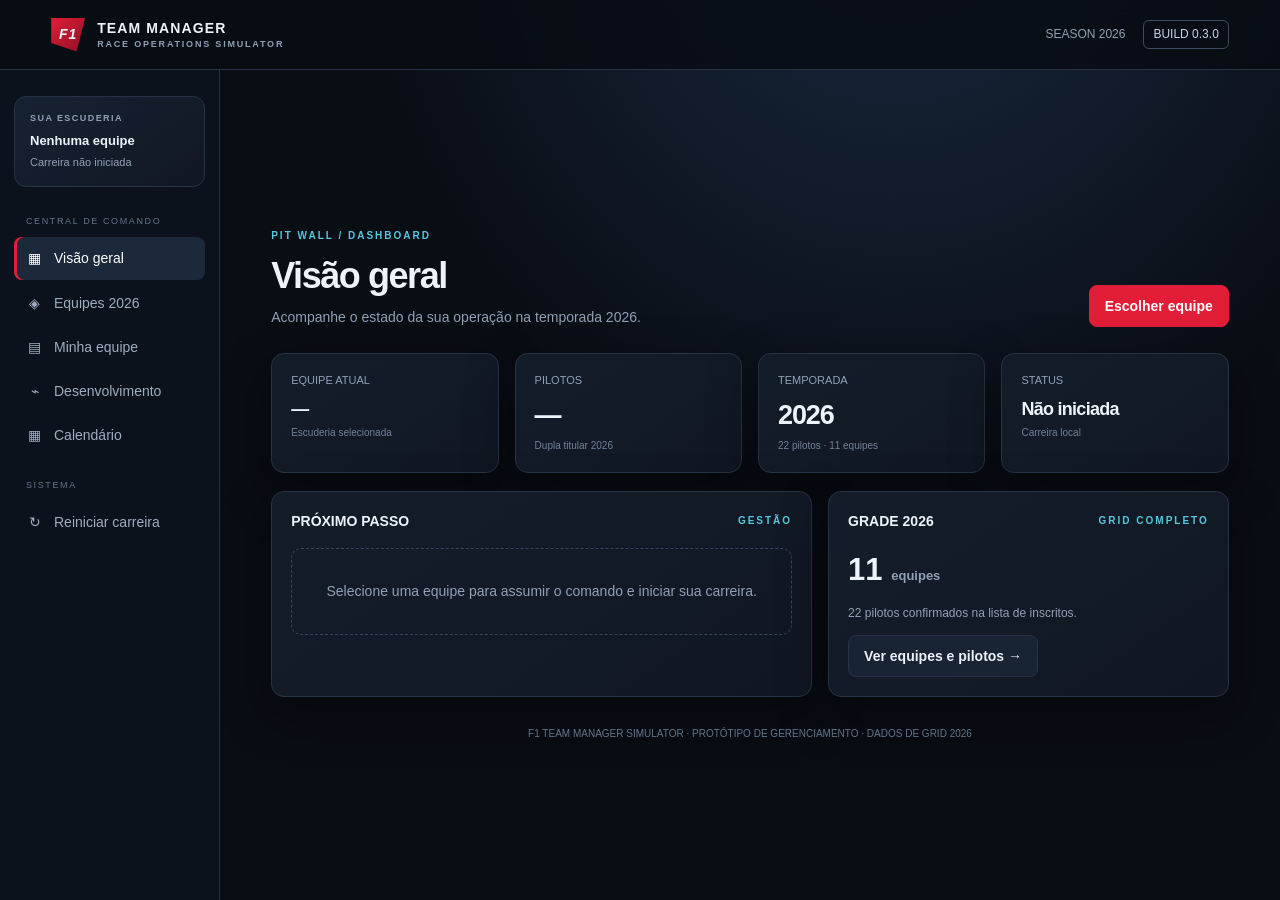
==== commit 1ab1de43: "Version 0.3" ====
--- a/index.html
+++ b/index.html
@@ -1,94 +1,146 @@
-<!doctype html>
+<!DOCTYPE html>
 <html lang="pt-BR">
 <head>
-<meta charset="utf-8">
-<meta name="viewport" content="width=device-width, initial-scale=1">
-<meta name="theme-color" content="#0b1018">
-<title>F1 Team Manager Simulator</title>
+<meta charset="UTF-8">
+<meta name="viewport" content="width=device-width, initial-scale=1.0">
+<title>F1 Team Manager Simulator · v0.3</title>
 <style>
-:root{--bg:#0b1018;--panel:#121c29;--panel2:#172333;--line:#29384a;--text:#edf2f8;--muted:#91a0b2;--red:#e3424d;--green:#55c69c;--blue:#62a7df;font-family:Inter,Segoe UI,Arial,sans-serif}
-*{box-sizing:border-box}body{margin:0;background:var(--bg);color:var(--text);font-size:14px}button{font:inherit;cursor:pointer}button:focus-visible{outline:2px solid #fff;outline-offset:3px}.shell{min-height:100vh;display:grid;grid-template-columns:245px 1fr}.sidebar{background:#0e151f;border-right:1px solid var(--line);padding:24px 16px;display:flex;flex-direction:column;min-height:100vh}.brand{display:flex;align-items:center;gap:11px;padding:0 7px 30px}.mark{width:39px;height:39px;background:var(--red);display:grid;place-items:center;font-weight:900;font-size:18px;clip-path:polygon(0 0,100% 0,82% 100%,0 100%)}.brand strong{display:block;font-size:12px;letter-spacing:1px}.brand small{font-size:9px;letter-spacing:2px;color:var(--muted)}.season{padding:0 11px 12px;color:var(--muted);font-size:10px;letter-spacing:1.3px}.season b{color:white}.nav{display:grid;gap:5px}.nav button{border:0;background:transparent;color:#9ba9ba;text-align:left;padding:13px;border-radius:6px;font-size:12px;font-weight:650}.nav button:hover{background:#192635;color:white}.nav button.active{background:#28212a;color:white;box-shadow:inset 3px 0 var(--red)}.nav .ico{display:inline-block;width:25px;color:#a9b8c8;font-size:16px}.sidebottom{margin-top:auto}.save{font-size:10px;color:var(--muted);padding:15px 10px}.dot{display:inline-block;width:7px;height:7px;border-radius:50%;background:var(--green);margin-right:7px}.profile{border-top:1px solid var(--line);padding:17px 7px 0;display:flex;gap:10px;align-items:center}.avatar{width:35px;height:35px;border-radius:50%;background:#293d52;display:grid;place-items:center;font-weight:800}.profile strong{font-size:10px}.profile small{display:block;color:var(--muted);font-size:9px;margin-top:4px}.main{min-width:0}.topbar{height:67px;border-bottom:1px solid var(--line);display:flex;align-items:center;justify-content:space-between;padding:0 36px;background:#0e151f}.crumb{font-size:9px;letter-spacing:1.4px;color:var(--muted)}.crumb b{padding:0 9px;color:#455466}.crumb strong{color:#e7edf5}.budget-label{font-size:8px;color:var(--muted);letter-spacing:1px}.budget-value{font-weight:750;font-size:12px;margin-top:4px}.content{max-width:1450px;margin:auto;padding:38px 38px 60px}.eyebrow{font-size:9px;font-weight:800;letter-spacing:1.8px;color:#91a2b5}.heading h1{font-size:clamp(36px,4vw,53px);line-height:.98;margin:10px 0;font-weight:900;letter-spacing:-1.5px}.heading h1 em{font-style:normal;color:var(--red)}.muted{color:var(--muted);font-size:12px;line-height:1.65}.setup-panel,.card{background:var(--panel);border:1px solid var(--line);border-radius:9px}.setup-panel{padding:24px;margin-top:26px}.panel-head,.section-head,.title-row{display:flex;align-items:center;justify-content:space-between;gap:15px}.panel-head h2,.section-head h2{font-size:23px;margin:6px 0 0}.team-grid{display:grid;grid-template-columns:repeat(3,1fr);gap:12px;margin:22px 0}.team-choice{min-height:132px;text-align:left;background:#152131;color:white;border:1px solid #304155;border-radius:7px;padding:15px;transition:.18s}.team-choice:hover{transform:translateY(-2px);border-color:#8395a9}.team-choice.selected{border-color:var(--red);box-shadow:inset 0 0 0 1px #e3424d66;background:#241e28}.team-choice strong{font-size:13px}.team-choice small{display:block;color:var(--muted);font-size:10px;margin-top:9px}.team-choice .swatch{display:inline-block;width:9px;height:25px;vertical-align:middle;margin-right:9px;border-radius:2px}.team-choice .money{display:flex;justify-content:space-between;border-top:1px solid #304155;padding-top:11px;margin-top:12px;font-size:9px;color:#aab7c5}.team-choice .money b{color:white}.setup-foot{border-top:1px solid var(--line);padding-top:18px;display:flex;justify-content:space-between;align-items:center;gap:15px}.setup-foot strong{display:block;margin-top:5px;font-size:13px}.primary,.secondary,.danger{border:0;border-radius:4px;padding:12px 17px;font-size:9px;font-weight:850;letter-spacing:1px}.primary{background:var(--red);color:white}.primary:hover:not(:disabled){background:#f0525d}.primary:disabled{opacity:.4;cursor:not-allowed}.secondary{background:#26384b;color:#e7eef6;border:1px solid #40536a}.danger{background:#3a2028;color:#ff9da4;border:1px solid #8e3b44}.hidden{display:none!important}.page{display:none}.page.active{display:block}.title-row{margin-bottom:23px}.title-row h1{font-size:42px;margin:8px 0}.title-row p{margin:0}.team-tag{background:#182637;border:1px solid var(--line);padding:10px 13px;border-radius:5px;font-size:11px;display:flex;align-items:center;gap:9px}.team-tag i{height:22px;width:7px;border-radius:2px;background:var(--red)}.hero{position:relative;overflow:hidden;min-height:195px;padding:27px 29px;border:1px solid #34495f;border-radius:9px;background:linear-gradient(110deg,#192a3d,#152131 65%,#202c3b);display:flex;align-items:center}.hero h2{font-size:31px;margin:8px 0 3px}.hero p{font-size:11px;color:#aebdcb;margin:0}.hero .track{position:absolute;right:15%;width:245px;height:135px;border:13px solid #8193a6;border-radius:42% 32% 45% 35%;transform:rotate(-17deg);opacity:.45}.hero .track:after{content:"";position:absolute;inset:7px;border:1px dashed white;border-radius:inherit}.hero .go{position:absolute;right:25px;bottom:22px;background:#17283a;border:1px solid #6c8299;color:white;padding:10px 13px;font-size:8px;letter-spacing:1px}.stats{display:grid;grid-template-columns:repeat(4,1fr);gap:12px;margin:14px 0}.stat{position:relative;overflow:hidden;padding:17px;background:var(--panel);border:1px solid var(--line);border-radius:7px;min-height:106px}.stat span{font-size:8px;color:var(--muted);letter-spacing:1px;font-weight:800}.stat strong{display:block;font-size:24px;margin:10px 0 3px}.stat small{font-size:9px;color:var(--muted)}.columns{display:grid;grid-template-columns:1fr 1fr;gap:13px}.card{padding:19px}.card h3{font-size:20px;margin:5px 0 0}.card-head{display:flex;justify-content:space-between;align-items:center;margin-bottom:15px}.linkbtn{border:0;background:none;color:#ff7b83;font-size:8px;font-weight:800;letter-spacing:1px}.driver-row{display:flex;align-items:center;gap:11px;border-top:1px solid var(--line);padding:12px 0}.driver-no{font-size:19px;color:#71859a;font-weight:800}.driver-avatar{width:34px;height:34px;border-radius:50%;background:#2a3e53;display:grid;place-items:center;font-weight:800;font-size:11px}.driver-info{flex:1}.driver-info strong{font-size:11px}.driver-info small{display:block;color:var(--muted);font-size:9px;margin-top:4px}.rating{text-align:right;font-size:18px;font-weight:800}.rating small{display:block;font-size:8px;color:var(--muted)}.perf{display:grid;grid-template-columns:115px 1fr 25px;gap:9px;align-items:center;margin:14px 0}.perf span{font-size:9px;color:#aeb9c6}.bar{height:5px;background:#29384a;border-radius:5px;overflow:hidden}.bar i{display:block;height:100%;background:linear-gradient(90deg,#a92e3a,#f06b74)}.perf b{font-size:11px;text-align:right}.team-profile{display:flex;align-items:center;gap:17px;padding:23px;background:linear-gradient(110deg,#1b2b3d,#121c29);border:1px solid var(--line);border-radius:8px;margin-bottom:27px}.accent{width:7px;height:67px;border-radius:4px}.team-profile h2{margin:5px 0;font-size:27px}.team-profile p{margin:0;color:var(--muted);font-size:10px}.driver-cards{display:grid;grid-template-columns:1fr 1fr;gap:13px}.driver-card{background:var(--panel);border:1px solid var(--line);border-radius:8px;padding:19px}.driver-card-top{display:flex;justify-content:space-between}.driver-card h3{font-size:22px;margin:7px 0 3px}.driver-card p{font-size:10px;color:var(--muted);margin:0}.big-rating{font-size:28px;font-weight:850}.traits{display:grid;grid-template-columns:1fr 1fr;gap:10px;margin-top:17px}.trait{display:flex;justify-content:space-between;border-top:1px solid var(--line);padding-top:8px;font-size:9px;color:var(--muted)}.trait b{color:white}.calendar-list{display:grid}.calendar-row{display:grid;grid-template-columns:40px 1fr auto;gap:13px;align-items:center;padding:13px 0;border-top:1px solid var(--line)}.round{font-size:19px;font-weight:850;color:#73869b}.calendar-row strong{font-size:11px}.calendar-row small{display:block;font-size:9px;color:var(--muted);margin-top:4px}.calendar-row time{font-size:9px;color:#b5c0cd}.racebox{display:grid;grid-template-columns:1fr 1fr;overflow:hidden;background:var(--panel);border:1px solid var(--line);border-radius:9px;min-height:245px}.trackbox{display:grid;place-items:center;position:relative;background:radial-gradient(ellipse,#26384a,#101721)}.mini-track{width:205px;height:125px;border:17px solid #75889c;border-radius:42% 32% 43% 38%;transform:rotate(-15deg);position:relative}.mini-track:after{content:"";position:absolute;inset:5px;border:1px dashed white;border-radius:inherit}.trackbox small{position:absolute;bottom:14px;font-size:8px;letter-spacing:1px;color:#9cacbd}.racecopy{padding:30px;align-self:center}.racecopy h2{font-size:24px;margin:8px 0}.racecopy p{font-size:11px;color:var(--muted);line-height:1.7}.feature-grid{display:grid;grid-template-columns:repeat(3,1fr);gap:12px;margin-top:13px}.feature{padding:16px;background:var(--panel);border:1px solid var(--line);border-radius:7px}.feature b{color:var(--red);font-size:17px}.feature strong{display:block;font-size:11px;margin:8px 0}.feature small{font-size:9px;color:var(--muted);line-height:1.5}.car-card{min-height:300px;background:radial-gradient(ellipse at center,#26384a,#111a26 70%);display:grid;place-items:center}.car-illustration{position:relative;width:270px;height:150px;transform:rotate(90deg)}.carbody{position:absolute;left:25%;top:38%;width:50%;height:25%;background:#e34652;clip-path:polygon(0 25%,20% 0,80% 0,100% 25%,87% 100%,13% 100%)}.nose{position:absolute;left:46%;top:8%;width:8%;height:38%;background:#ef5963;clip-path:polygon(30% 0,70% 0,100% 100%,0 100%)}.wheel{position:absolute;width:12%;height:23%;background:#080b10;border:3px solid #566473;border-radius:5px}.w1{left:19%;top:29%}.w2{right:19%;top:29%}.w3{left:19%;top:59%}.w4{right:19%;top:59%}.wing{position:absolute;left:31%;width:38%;height:6px;background:#cbd6e0}.wing.front{top:4%}.wing.rear{top:68%}.notice{border-top:1px solid var(--line);margin-top:18px;padding-top:14px;color:var(--muted);font-size:10px;line-height:1.6}.toast{position:fixed;right:20px;bottom:20px;background:#1c2d3e;border:1px solid #49627a;padding:13px 17px;border-radius:6px;opacity:0;transform:translateY(8px);transition:.2s;pointer-events:none;z-index:30;font-size:11px}.toast.show{opacity:1;transform:translateY(0)}.modal{position:fixed;inset:0;background:#03070dcc;display:grid;place-items:center;padding:18px;z-index:20}.modal-card{width:min(100%,450px);padding:25px;background:#152131;border:1px solid var(--line);border-radius:9px;position:relative}.modal-card h2{margin:8px 0}.modal-card p{font-size:11px;color:var(--muted)}.close{position:absolute;right:13px;top:10px;border:0;background:none;color:white;font-size:24px}.setting-row{border-top:1px solid var(--line);margin-top:20px;padding-top:17px;display:flex;align-items:center;justify-content:space-between;gap:15px}.setting-row small{display:block;color:var(--muted);font-size:9px;margin-top:5px}.disclaimer{font-size:9px;color:#728196;margin-top:14px}
-@media(max-width:900px){.shell{grid-template-columns:205px 1fr}.content{padding:28px 22px}.team-grid{grid-template-columns:repeat(2,1fr)}.stats{grid-template-columns:repeat(2,1fr)}}
-@media(max-width:680px){.shell{display:block}.sidebar{min-height:0;height:auto;padding:13px}.brand{padding:0 5px 12px}.season,.sidebottom{display:none}.nav{display:flex;overflow-x:auto}.nav button{white-space:nowrap;padding:10px;font-size:10px}.nav .ico{display:none}.topbar{height:52px;padding:0 15px}.content{padding:24px 14px 40px}.team-grid{grid-template-columns:1fr 1fr}.columns,.racebox{grid-template-columns:1fr}.trackbox{min-height:190px}.driver-cards{grid-template-columns:1fr}.feature-grid{grid-template-columns:1fr}.hero .track{right:-5%;opacity:.2}.hero .go{right:14px;bottom:12px}.title-row h1{font-size:34px}.team-tag{font-size:9px}.team-profile{align-items:flex-start}.setup-foot{align-items:flex-start;flex-direction:column}.setup-foot .primary{width:100%}}
-@media(max-width:420px){.team-grid{grid-template-columns:1fr}.stats{gap:8px}.stat{padding:13px}.stat strong{font-size:20px}.team-tag{display:none}.setting-row{align-items:flex-start;flex-direction:column}.setting-row button{width:100%}}
+:root{--bg:#090d14;--panel:#111925;--panel2:#151f2d;--line:#263346;--muted:#91a0b5;--text:#edf3fb;--accent:#e11d38;--cyan:#55c7df;--green:#48c78e;--shadow:0 18px 50px #0006}
+*{box-sizing:border-box}body{margin:0;background:radial-gradient(ellipse at 70% -20%,#1b2c43 0,transparent 45%),var(--bg);color:var(--text);font:14px/1.45 Inter,Segoe UI,Arial,sans-serif}
+button{font:inherit;cursor:pointer}button:focus-visible{outline:2px solid var(--cyan);outline-offset:3px}
+.topbar{height:70px;border-bottom:1px solid var(--line);display:flex;align-items:center;justify-content:space-between;padding:0 4vw;background:#090d14dd;position:sticky;top:0;z-index:5;backdrop-filter:blur(14px)}
+.brand{display:flex;gap:12px;align-items:center;font-weight:800;letter-spacing:.08em}.brandmark{width:34px;height:34px;background:linear-gradient(135deg,#e11d38,#8d1024);clip-path:polygon(0 0,100% 0,75% 100%,0 75%);display:grid;place-items:center;font-style:italic}
+.brand small{display:block;color:var(--muted);font-size:9px;letter-spacing:.2em;font-weight:600}.topright{display:flex;gap:18px;align-items:center;color:var(--muted);font-size:12px}.version{border:1px solid #3a4b62;border-radius:6px;padding:5px 9px;color:#c4d3e6}
+.layout{display:grid;grid-template-columns:220px 1fr;min-height:calc(100vh - 70px)}aside{border-right:1px solid var(--line);padding:26px 14px;background:#0c121c}
+.team-mini{padding:15px;border:1px solid var(--line);border-radius:12px;margin-bottom:28px;background:linear-gradient(145deg,#172232,#101722)}.team-mini .eyebrow{font-size:9px;color:var(--muted);letter-spacing:.16em}.team-mini strong{display:block;margin-top:7px;font-size:13px}.team-mini span{color:var(--muted);font-size:11px}
+.navlabel{font-size:9px;color:#64758c;letter-spacing:.18em;padding:0 12px;margin:22px 0 9px}.nav button{width:100%;border:0;background:transparent;color:#9eacc0;text-align:left;padding:11px 12px;border-radius:8px;margin:2px 0;display:flex;gap:11px;align-items:center}.nav button:hover,.nav button.active{background:#1b293b;color:#fff}.nav button.active{box-shadow:inset 3px 0 var(--accent)}.nav i{width:17px;text-align:center;font-style:normal}
+main{padding:34px clamp(20px,4vw,64px);max-width:1600px;width:100%;margin:auto}.eyebrow{font-size:10px;color:var(--cyan);letter-spacing:.2em;font-weight:700}.pagehead{display:flex;justify-content:space-between;align-items:flex-end;gap:20px;margin-bottom:26px}.pagehead h1{font-size:clamp(25px,3vw,36px);margin:7px 0 5px;letter-spacing:-.04em}.sub{color:var(--muted);margin:0}.btn{border:1px solid var(--line);border-radius:8px;padding:10px 15px;color:#eaf1fa;background:#182333;font-weight:650}.btn:hover{background:#24354b}.btn.primary{background:var(--accent);border-color:var(--accent);color:white}.btn.primary:hover{background:#f02c47}.btn:disabled{opacity:.4;cursor:not-allowed}
+.grid{display:grid;gap:16px}.stats{grid-template-columns:repeat(4,minmax(0,1fr));margin-bottom:18px}.card{background:linear-gradient(145deg,#131d2a,#101722);border:1px solid var(--line);border-radius:13px;padding:19px;box-shadow:var(--shadow)}.statlabel{color:var(--muted);font-size:11px}.statvalue{font-size:27px;font-weight:800;margin:7px 0 0;letter-spacing:-.04em}.statfoot{font-size:10px;color:#708198;margin-top:3px}
+.contentgrid{grid-template-columns:1.35fr 1fr}.cardhead{display:flex;justify-content:space-between;align-items:center;margin-bottom:17px}.cardhead h2{font-size:14px;margin:0}.muted{color:var(--muted)}
+.teamgrid{grid-template-columns:repeat(3,minmax(0,1fr))}.teamcard{padding:0;overflow:hidden;cursor:pointer;transition:.18s;border:1px solid var(--line);background:#111a27;border-radius:12px;position:relative}.teamcard:hover{transform:translateY(-3px);border-color:#71839c}.teamcard.selected{outline:2px solid var(--cyan);border-color:var(--cyan)}.teamstripe{height:5px;background:var(--team)}.teambody{padding:16px}.teamtop{display:flex;align-items:center;justify-content:space-between;gap:8px}.teamlogo{width:38px;height:38px;border-radius:9px;background:color-mix(in srgb,var(--team) 22%,#152030);display:grid;place-items:center;font-weight:900;color:white;font-size:12px;border:1px solid color-mix(in srgb,var(--team) 55%,transparent)}.teamname{font-size:13px;font-weight:800;margin:12px 0 3px}.engine{font-size:10px;color:var(--muted)}.drivers{border-top:1px solid #263346;margin-top:13px;padding-top:11px;display:flex;flex-direction:column;gap:5px;font-size:11px}.driverline{display:flex;justify-content:space-between;gap:8px}.driverline span:last-child{color:#9eacc0}
+.section{display:none}.section.active{display:block}.notice{border:1px solid #34465d;background:#152234;padding:13px 15px;border-radius:9px;color:#c2d1e3;font-size:12px;margin-bottom:17px}
+.selectedhero{border:1px solid var(--line);border-radius:14px;overflow:hidden;background:linear-gradient(120deg,#172333,#0f1722);margin-bottom:18px}.heroaccent{height:7px;background:var(--team)}.heroinside{padding:25px;display:flex;justify-content:space-between;align-items:center;gap:20px}.heroinside h2{font-size:26px;margin:6px 0}.heroinside p{color:var(--muted);margin:0}.heroabbr{font-size:50px;font-weight:900;color:#ffffff20;letter-spacing:-.08em}
+.drivercards{grid-template-columns:repeat(2,minmax(0,1fr))}.drivercard{display:flex;align-items:center;gap:14px}.number{font-size:27px;font-weight:900;color:var(--team);width:52px}.drivercard h3{margin:0 0 3px;font-size:14px}.drivercard p{margin:0;color:var(--muted);font-size:11px}
+.empty{padding:32px;text-align:center;color:var(--muted);border:1px dashed #34465d;border-radius:10px}
+.footer{margin-top:30px;color:#63748b;font-size:10px;text-align:center}
+.toast{position:fixed;bottom:20px;right:20px;background:#172638;border:1px solid #3b526d;border-radius:9px;padding:12px 16px;box-shadow:var(--shadow);display:none;z-index:10}
+@media(max-width:1050px){.teamgrid{grid-template-columns:repeat(2,1fr)}.stats{grid-template-columns:repeat(2,1fr)}}
+@media(max-width:720px){.layout{grid-template-columns:1fr}aside{border-right:0;border-bottom:1px solid var(--line);padding:10px}.team-mini,.navlabel{display:none}.nav{display:flex;overflow:auto;gap:4px}.nav button{white-space:nowrap;width:auto;padding:9px}.nav button.active{box-shadow:inset 0 -3px var(--accent)}main{padding:24px 15px}.contentgrid{grid-template-columns:1fr}.teamgrid{grid-template-columns:1fr}.pagehead{align-items:flex-start;flex-direction:column}.topbar{padding:0 15px}.topright span:first-child{display:none}}
 </style>
 </head>
 <body>
-<div class="shell">
-<aside class="sidebar">
-  <div class="brand"><div class="mark">FT</div><div><strong>TEAM MANAGER</strong><small>RACING SIMULATOR</small></div></div>
-  <div class="season">TEMPORADA <b id="sideSeason">2026</b></div>
-  <nav class="nav" aria-label="Menu principal">
-    <button class="active" data-page="overview"><span class="ico">▦</span>Visão geral</button>
-    <button data-page="team"><span class="ico">◉</span>Minha equipe</button>
-    <button data-page="car"><span class="ico">⌁</span>Desenvolvimento</button>
-    <button data-page="calendar"><span class="ico">▤</span>Calendário</button>
-    <button data-page="race"><span class="ico">▸</span>Central de corrida</button>
-  </nav>
-  <div class="sidebottom"><div class="save"><i class="dot"></i>Salvamento local ativo</div><button class="nav" id="settingsBtn" style="width:100%;display:block;text-align:left;padding:12px;color:#aab8c8;background:transparent;border:0">⚙ Configurações</button><div class="profile"><div class="avatar">TM</div><div><strong>Diretor da equipe</strong><small>Chefe de equipe</small></div></div></div>
+<header class="topbar">
+ <div class="brand"><div class="brandmark">F1</div><div>TEAM MANAGER<small>RACE OPERATIONS SIMULATOR</small></div></div>
+ <div class="topright"><span>SEASON 2026</span><span class="version">BUILD 0.3.0</span></div>
+</header>
+<div class="layout">
+<aside>
+ <div class="team-mini"><div class="eyebrow">SUA ESCUDERIA</div><strong id="sideTeam">Nenhuma equipe</strong><span id="sideStatus">Carreira não iniciada</span></div>
+ <div class="navlabel">CENTRAL DE COMANDO</div>
+ <nav class="nav">
+  <button class="active" data-page="overview"><i>▦</i> Visão geral</button>
+  <button data-page="teams"><i>◈</i> Equipes 2026</button>
+  <button data-page="garage"><i>▤</i> Minha equipe</button>
+  <button data-page="development"><i>⌁</i> Desenvolvimento</button>
+  <button data-page="calendar"><i>▦</i> Calendário</button>
+ </nav>
+ <div class="navlabel">SISTEMA</div>
+ <nav class="nav"><button id="resetBtn"><i>↻</i> Reiniciar carreira</button></nav>
 </aside>
-<main class="main">
-<header class="topbar"><div class="crumb">CARREIRA <b>/</b> <strong id="crumb">NOVA CARREIRA</strong></div><div><div class="budget-label">ORÇAMENTO</div><div class="budget-value" id="topBudget">—</div></div></header>
-<section class="content" id="setup">
-  <div class="heading"><span class="eyebrow">SUA JORNADA COMEÇA AQUI</span><h1>CONSTRUA SUA<br><em>PRÓPRIA HISTÓRIA.</em></h1><p class="muted">Escolha uma equipe, assuma o comando e transforme potencial em resultados.</p></div>
-  <div class="setup-panel"><div class="panel-head"><div><span class="eyebrow">NOVA CARREIRA</span><h2>Escolha sua equipe</h2></div><span class="muted">01 / 01</span></div><div class="team-grid" id="teamChoices"></div><div class="setup-foot"><div><span class="eyebrow">EQUIPE SELECIONADA</span><strong id="selectedName">Selecione uma equipe</strong></div><button class="primary" id="startBtn" disabled>ASSUMIR EQUIPE　↗</button></div></div>
-  <p class="disclaimer">Universo fictício de automobilismo. Equipes, pilotos e calendário são conteúdos originais e provisórios.</p>
+<main>
+<section id="overview" class="section active">
+ <div class="pagehead"><div><div class="eyebrow">PIT WALL / DASHBOARD</div><h1>Visão geral</h1><p class="sub">Acompanhe o estado da sua operação na temporada 2026.</p></div><button class="btn primary" id="chooseTeamBtn">Escolher equipe</button></div>
+ <div class="grid stats">
+  <div class="card"><div class="statlabel">EQUIPE ATUAL</div><div class="statvalue" id="statTeam" style="font-size:18px">—</div><div class="statfoot">Escuderia selecionada</div></div>
+  <div class="card"><div class="statlabel">PILOTOS</div><div class="statvalue" id="statDrivers">—</div><div class="statfoot">Dupla titular 2026</div></div>
+  <div class="card"><div class="statlabel">TEMPORADA</div><div class="statvalue">2026</div><div class="statfoot">22 pilotos · 11 equipes</div></div>
+  <div class="card"><div class="statlabel">STATUS</div><div class="statvalue" id="statStatus" style="font-size:18px">Não iniciada</div><div class="statfoot">Carreira local</div></div>
+ </div>
+ <div class="grid contentgrid">
+  <div class="card"><div class="cardhead"><h2>PRÓXIMO PASSO</h2><span class="eyebrow">GESTÃO</span></div><div id="nextStep" class="empty">Selecione uma equipe para assumir o comando e iniciar sua carreira.</div></div>
+  <div class="card"><div class="cardhead"><h2>GRADE 2026</h2><span class="eyebrow">GRID COMPLETO</span></div><p style="font-size:31px;font-weight:850;margin:0">11 <span class="muted" style="font-size:13px">equipes</span></p><p class="muted" style="font-size:12px">22 pilotos confirmados na lista de inscritos.</p><button class="btn" data-goto="teams">Ver equipes e pilotos →</button></div>
+ </div>
+ <div class="footer">F1 TEAM MANAGER SIMULATOR · PROTÓTIPO DE GERENCIAMENTO · DADOS DE GRID 2026</div>
 </section>
-<section class="content hidden" id="game">
-  <div class="page active" id="page-overview">
-    <div class="title-row"><div><span class="eyebrow">CENTRAL DE COMANDO · TEMPORADA <span class="seasonText">2026</span></span><h1>VISÃO <em>GERAL</em></h1><p class="muted">Acompanhe o estado da equipe e prepare o próximo desafio.</p></div><div class="team-tag"><i id="tagColor"></i><b id="tagName">Equipe</b></div></div>
-    <div class="hero"><div><span class="eyebrow">PRÓXIMO EVENTO</span><h2 id="nextRace">GP do Bahrein</h2><p id="nextLocation">Sakhir · 06–08 MAR</p></div><div class="track"></div><button class="go" data-go="calendar">VER CALENDÁRIO →</button></div>
-    <div class="stats"><div class="stat"><span>ORÇAMENTO DISPONÍVEL</span><strong id="budgetStat">—</strong><small>Capital da equipe</small></div><div class="stat"><span>PONTOS NO CAMPEONATO</span><strong>0</strong><small>Temporada ainda não iniciada</small></div><div class="stat"><span>POSIÇÃO DOS CONSTRUTORES</span><strong>—</strong><small>Aguardando primeira corrida</small></div><div class="stat"><span>REPUTAÇÃO</span><strong id="reputation">—</strong><small>Nível inicial da equipe</small></div></div>
-    <div class="columns"><article class="card"><div class="card-head"><div><span class="eyebrow">LINE-UP</span><h3>Pilotos titulares</h3></div><button class="linkbtn" data-go="team">GERENCIAR →</button></div><div id="overviewDrivers"></div></article><article class="card"><div class="card-head"><div><span class="eyebrow">PACOTE TÉCNICO</span><h3>Desempenho do carro</h3></div><button class="linkbtn" data-go="car">DETALHES →</button></div><div id="overviewPerf"></div></article></div>
-  </div>
-  <div class="page" id="page-team"><div class="title-row"><div><span class="eyebrow">ESTRUTURA ORGANIZACIONAL</span><h1>MINHA <em>EQUIPE</em></h1><p class="muted">Conheça seu line-up e a estrutura sob seu comando.</p></div></div><div class="team-profile" id="teamProfile"></div><div class="section-head"><div><span class="eyebrow">PILOTOS</span><h2>Dupla titular</h2></div></div><div class="driver-cards" id="driverCards"></div></div>
-  <div class="page" id="page-car"><div class="title-row"><div><span class="eyebrow">CENTRO DE ENGENHARIA</span><h1>DESENVOLVIMENTO <em>DO CARRO</em></h1><p class="muted">Atributos técnicos do pacote atual da equipe.</p></div></div><div class="columns"><div class="card car-card"><span class="eyebrow">MONOPOSTO · VISTA SUPERIOR</span><div class="car-illustration"><div class="wheel w1"></div><div class="wheel w2"></div><div class="wheel w3"></div><div class="wheel w4"></div><div class="wing front"></div><div class="wing rear"></div><div class="nose"></div><div class="carbody"></div></div><strong id="modelName">FTM-01</strong></div><article class="card"><span class="eyebrow">TELEMETRIA DE ENGENHARIA</span><h3>Atributos do carro</h3><div id="carPerf"></div><p class="notice">O desenvolvimento de componentes será habilitado em uma próxima etapa. Estes atributos formam a base inicial do desempenho.</p></article></div></div>
-  <div class="page" id="page-calendar"><div class="title-row"><div><span class="eyebrow">CAMPEONATO</span><h1>CALENDÁRIO <em>2026</em></h1><p class="muted">Calendário provisório da primeira temporada.</p></div></div><article class="card"><div class="card-head"><div><span class="eyebrow">TEMPORADA</span><h3>Grandes Prêmios</h3></div><span class="eyebrow">10 ETAPAS</span></div><div class="calendar-list" id="calendarList"></div></article></div>
-  <div class="page" id="page-race"><div class="title-row"><div><span class="eyebrow">RACE CONTROL</span><h1>CENTRAL DE <em>CORRIDA</em></h1><p class="muted">O centro de acompanhamento das corridas da sua equipe.</p></div></div><div class="racebox"><div class="trackbox"><div class="mini-track"></div><small>SIMULAÇÃO 2D · VISÃO SUPERIOR</small></div><div class="racecopy"><span class="eyebrow">MOTOR DE SIMULAÇÃO</span><h2>A pista está sendo preparada.</h2><p>A próxima fase implementará circuito, carros controlados por IA, dinâmica de corrida e colisões físicas.</p><span class="eyebrow" style="color:#e9bd70">● EM DESENVOLVIMENTO</span></div></div><div class="feature-grid"><div class="feature"><b>01</b><strong>Dinâmica dos carros</strong><small>Aceleração, frenagem, aderência e trajetória.</small></div><div class="feature"><b>02</b><strong>Disputas e colisões</strong><small>Contato físico, danos e consequências.</small></div><div class="feature"><b>03</b><strong>Estratégia em tempo real</strong><small>Pneus, combustível e decisões do pit wall.</small></div></div></div>
+<section id="teams" class="section">
+ <div class="pagehead"><div><div class="eyebrow">CONSTRUTORES / 2026</div><h1>Selecione sua equipe</h1><p class="sub">Escolha uma das 11 escuderias para iniciar sua trajetória.</p></div><button class="btn primary" id="takeTeamBtn" disabled>Assumir equipe</button></div>
+ <div class="notice">Selecione um cartão para visualizar a equipe. A escolha será salva neste navegador quando você iniciar a carreira.</div>
+ <div id="teamGrid" class="grid teamgrid"></div>
+</section>
+<section id="garage" class="section">
+ <div class="pagehead"><div><div class="eyebrow">GARAGEM / ROSTER</div><h1>Minha equipe</h1><p class="sub">Identidade e dupla de pilotos da sua escuderia.</p></div></div>
+ <div id="garageContent" class="empty">Você ainda não assumiu uma equipe.</div>
+</section>
+<section id="development" class="section">
+ <div class="pagehead"><div><div class="eyebrow">R&D / ENGENHARIA</div><h1>Desenvolvimento</h1><p class="sub">Área reservada para evolução técnica do carro.</p></div></div>
+ <div class="card"><div class="eyebrow">PRÓXIMA ETAPA DO PROJETO</div><h2>Centro de desenvolvimento</h2><p class="muted">O módulo de pesquisa, orçamento, peças e desempenho será implementado nas próximas versões. Nesta versão, a tela já está integrada à navegação.</p></div>
+</section>
+<section id="calendar" class="section">
+ <div class="pagehead"><div><div class="eyebrow">RACE CONTROL / CALENDÁRIO</div><h1>Calendário</h1><p class="sub">Estrutura inicial da temporada.</p></div></div>
+ <div class="card"><h2>Temporada 2026</h2><p class="muted">O calendário detalhado e a simulação dos finais de semana serão adicionados em uma atualização futura.</p><div class="notice">Módulo de calendário em preparação. A seleção de equipe e o salvamento local já estão disponíveis.</div></div>
 </section>
 </main>
 </div>
 <div class="toast" id="toast" role="status" aria-live="polite"></div>
-<div class="modal hidden" id="settingsModal" role="dialog" aria-modal="true" aria-labelledby="settingsTitle"><div class="modal-card"><button class="close" id="closeModal" aria-label="Fechar">×</button><span class="eyebrow">PREFERÊNCIAS</span><h2 id="settingsTitle">Configurações</h2><p>O progresso é salvo neste navegador, neste dispositivo.</p><div class="setting-row"><div><b>Dados da carreira</b><small>Apagar a carreira atual e voltar à seleção de equipe.</small></div><button class="danger" id="resetBtn">REINICIAR CARREIRA</button></div></div></div>
 <script>
-"use strict";
-const TEAMS=[
-{id:"apex",name:"Apex Grand Prix",base:"Reino Unido",color:"#e3424d",budget:142000000,reputation:78,rating:86,drivers:[{name:"Lucas Moretti",number:16,nationality:"Brasil",rating:88,traits:{"Classificação":90,"Corrida":87,"Consistência":86,"Gestão de pneus":84}},{name:"Ethan Cole",number:22,nationality:"Reino Unido",rating:84,traits:{"Classificação":85,"Corrida":84,"Consistência":83,"Gestão de pneus":86}}],car:{aero:86,power:84,chassis:85,brakes:87,reliability:82}},
-{id:"veloce",name:"Scuderia Veloce",base:"Itália",color:"#d94742",budget:128000000,reputation:82,rating:88,drivers:[{name:"Matteo Ricci",number:7,nationality:"Itália",rating:89,traits:{"Classificação":91,"Corrida":88,"Consistência":86,"Gestão de pneus":85}},{name:"Noah Bennett",number:31,nationality:"Austrália",rating:82,traits:{"Classificação":83,"Corrida":82,"Consistência":81,"Gestão de pneus":84}}],car:{aero:88,power:89,chassis:84,brakes:86,reliability:80}},
-{id:"titan",name:"Titan Motorsport",base:"Alemanha",color:"#55a5d8",budget:156000000,reputation:85,rating:90,drivers:[{name:"Felix Weber",number:4,nationality:"Alemanha",rating:91,traits:{"Classificação":92,"Corrida":90,"Consistência":90,"Gestão de pneus":89}},{name:"Oliver Hayes",number:18,nationality:"Reino Unido",rating:86,traits:{"Classificação":87,"Corrida":85,"Consistência":86,"Gestão de pneus":85}}],car:{aero:90,power:88,chassis:90,brakes:89,reliability:86}},
-{id:"falcon",name:"Falcon Racing",base:"Estados Unidos",color:"#d7a64b",budget:105000000,reputation:70,rating:80,drivers:[{name:"Mason Reed",number:12,nationality:"Estados Unidos",rating:83,traits:{"Classificação":84,"Corrida":82,"Consistência":81,"Gestão de pneus":82}},{name:"Thiago Alves",number:27,nationality:"Brasil",rating:80,traits:{"Classificação":81,"Corrida":80,"Consistência":79,"Gestão de pneus":83}}],car:{aero:79,power:82,chassis:80,brakes:81,reliability:78}},
-{id:"northern",name:"Northern Lights GP",base:"Suécia",color:"#70b7a2",budget:116000000,reputation:74,rating:82,drivers:[{name:"Erik Lind",number:9,nationality:"Suécia",rating:85,traits:{"Classificação":86,"Corrida":84,"Consistência":85,"Gestão de pneus":87}},{name:"Daniel Park",number:40,nationality:"Coreia do Sul",rating:81,traits:{"Classificação":82,"Corrida":81,"Consistência":80,"Gestão de pneus":82}}],car:{aero:83,power:80,chassis:84,brakes:82,reliability:85}}
+const TEAMS = [
+ {id:"mclaren",name:"McLaren",full:"McLaren Mastercard F1 Team",abbr:"MCL",color:"#ff8700",engine:"Mercedes",drivers:[["1","Lando Norris","Reino Unido"],["81","Oscar Piastri","Austrália"]]},
+ {id:"mercedes",name:"Mercedes",full:"Mercedes-AMG PETRONAS F1 Team",abbr:"MER",color:"#00a19c",engine:"Mercedes",drivers:[["63","George Russell","Reino Unido"],["12","Kimi Antonelli","Itália"]]},
+ {id:"redbull",name:"Red Bull Racing",full:"Oracle Red Bull Racing",abbr:"RBR",color:"#3671c6",engine:"Red Bull Ford",drivers:[["3","Max Verstappen","Países Baixos"],["6","Isack Hadjar","França"]]},
+ {id:"ferrari",name:"Ferrari",full:"Scuderia Ferrari HP",abbr:"FER",color:"#e80020",engine:"Ferrari",drivers:[["16","Charles Leclerc","Mônaco"],["44","Lewis Hamilton","Reino Unido"]]},
+ {id:"williams",name:"Williams",full:"Atlassian Williams F1 Team",abbr:"WIL",color:"#1868db",engine:"Mercedes",drivers:[["23","Alexander Albon","Tailândia"],["55","Carlos Sainz","Espanha"]]},
+ {id:"racingbulls",name:"Racing Bulls",full:"Visa Cash App Racing Bulls",abbr:"VCARB",color:"#6692ff",engine:"Red Bull Ford",drivers:[["30","Liam Lawson","Nova Zelândia"],["41","Arvid Lindblad","Reino Unido"]]},
+ {id:"astonmartin",name:"Aston Martin",full:"Aston Martin Aramco F1 Team",abbr:"AMR",color:"#00665e",engine:"Honda",drivers:[["14","Fernando Alonso","Espanha"],["18","Lance Stroll","Canadá"]]},
+ {id:"haas",name:"Haas",full:"TGR Haas F1 Team",abbr:"HAA",color:"#b6babd",engine:"Ferrari",drivers:[["31","Esteban Ocon","França"],["87","Oliver Bearman","Reino Unido"]]},
+ {id:"audi",name:"Audi",full:"Audi Revolut F1 Team",abbr:"AUD",color:"#d8dce2",engine:"Audi",drivers:[["27","Nico Hülkenberg","Alemanha"],["5","Gabriel Bortoleto","Brasil"]]},
+ {id:"alpine",name:"Alpine",full:"BWT Alpine F1 Team",abbr:"ALP",color:"#ff69b4",engine:"Mercedes",drivers:[["10","Pierre Gasly","França"],["43","Franco Colapinto","Argentina"]]},
+ {id:"cadillac",name:"Cadillac",full:"Cadillac Formula 1 Team",abbr:"CAD",color:"#d6bd83",engine:"Ferrari",drivers:[["11","Sergio Pérez","México"],["77","Valtteri Bottas","Finlândia"]]}
 ];
-const CALENDAR=[["GP do Bahrein","Sakhir","06–08 MAR"],["GP da Arábia Saudita","Jeddah","13–15 MAR"],["GP da Austrália","Melbourne","27–29 MAR"],["GP do Japão","Suzuka","10–12 ABR"],["GP de Mônaco","Monte Carlo","22–24 MAI"],["GP do Canadá","Montreal","05–07 JUN"],["GP da Grã-Bretanha","Silverstone","03–05 JUL"],["GP da Itália","Monza","04–06 SET"],["GP de Singapura","Marina Bay","09–11 OUT"],["GP de São Paulo","Interlagos","06–08 NOV"]];
-const $=s=>document.querySelector(s);let selected=null,career=null;
-function money(v){return new Intl.NumberFormat("pt-BR",{style:"currency",currency:"BRL",maximumFractionDigits:0}).format(v)}
-function toast(msg){const el=$("#toast");el.textContent=msg;el.classList.add("show");clearTimeout(toast.timer);toast.timer=setTimeout(()=>el.classList.remove("show"),2400)}
-function load(){try{career=JSON.parse(localStorage.getItem("ftm-career-v2")||"null")}catch(e){career=null}}
-function save(){try{localStorage.setItem("ftm-career-v2",JSON.stringify(career));return true}catch(e){toast("Não foi possível salvar os dados neste navegador.");return false}}
-function renderChoices(){
- $("#teamChoices").innerHTML=TEAMS.map(t=>`<button class="team-choice ${selected===t.id?"selected":""}" data-team="${t.id}" aria-pressed="${selected===t.id}"><div><i class="swatch" style="background:${t.color}"></i><strong>${t.name}</strong></div><small>${t.base} · Avaliação geral ${t.rating}</small><div class="money"><span>ORÇAMENTO INICIAL</span><b>${money(t.budget)}</b></div></button>`).join("");
- document.querySelectorAll("[data-team]").forEach(b=>b.addEventListener("click",()=>{selected=b.dataset.team;$("#selectedName").textContent=TEAMS.find(t=>t.id===selected).name;$("#startBtn").disabled=false;renderChoices()}));
+const STORE="ftms_v03_career";
+let selectedId=null, career=null;
+const $=id=>document.getElementById(id);
+function team(id){return TEAMS.find(t=>t.id===id)}
+function toast(msg){const el=$("toast");el.textContent=msg;el.style.display="block";clearTimeout(toast.timer);toast.timer=setTimeout(()=>el.style.display="none",2600)}
+function save(){try{localStorage.setItem(STORE,JSON.stringify(career));}catch(e){toast("Não foi possível salvar neste navegador.");}}
+function load(){try{career=JSON.parse(localStorage.getItem(STORE)||"null");}catch(e){career=null}}
+function renderTeams(){
+ $("teamGrid").innerHTML=TEAMS.map(t=>`<article class="teamcard ${selectedId===t.id?'selected':''}" data-team="${t.id}" style="--team:${t.color}" tabindex="0" role="button" aria-pressed="${selectedId===t.id}" aria-label="Selecionar ${t.name}">
+ <div class="teamstripe"></div><div class="teambody"><div class="teamtop"><div class="teamlogo">${t.abbr}</div><span class="muted" style="font-size:10px">2026</span></div><div class="teamname">${t.name}</div><div class="engine">UNIDADE DE POTÊNCIA · ${t.engine}</div><div class="drivers">${t.drivers.map(d=>`<div class="driverline"><span>${d[1]}</span><span>#${d[0]}</span></div>`).join("")}</div></div></article>`).join("");
+ document.querySelectorAll("[data-team]").forEach(el=>{el.addEventListener("click",()=>selectTeam(el.dataset.team));el.addEventListener("keydown",e=>{if(e.key==="Enter"||e.key===" "){e.preventDefault();selectTeam(el.dataset.team)}})});
+ $("takeTeamBtn").disabled=!selectedId;
 }
-function renderDrivers(el,drivers,detailed=false){el.innerHTML=drivers.map((d,i)=>detailed?`<article class="driver-card"><div class="driver-card-top"><div><span class="eyebrow">PILOTO TITULAR · #${d.number}</span><h3>${d.name}</h3><p>${d.nationality}</p></div><div class="big-rating">${d.rating}</div></div><div class="traits">${Object.entries(d.traits).map(([k,v])=>`<div class="trait"><span>${k}</span><b>${v}</b></div>`).join("")}</div></article>`:`<div class="driver-row"><span class="driver-no">0${i+1}</span><div class="driver-avatar">${d.name.split(" ").map(x=>x[0]).slice(0,2).join("")}</div><div class="driver-info"><strong>${d.name}</strong><small>${d.nationality} · #${d.number}</small></div><div class="rating">${d.rating}<small>AVALIAÇÃO</small></div></div>`).join("")}
-function renderPerf(el,car){const labels={aero:"Aerodinâmica",power:"Unidade de potência",chassis:"Chassi",brakes:"Freios",reliability:"Confiabilidade"};el.innerHTML=Object.entries(labels).map(([k,l])=>`<div class="perf"><span>${l}</span><div class="bar"><i style="width:${car[k]}%"></i></div><b>${car[k]}</b></div>`).join("")}
-function currentTeam(){return TEAMS.find(t=>t.id===career?.teamId)}
-function renderCalendar(){$("#calendarList").innerHTML=CALENDAR.map((r,i)=>`<div class="calendar-row"><span class="round">${String(i+1).padStart(2,"0")}</span><div><strong>${r[0]}</strong><small>${r[1]}</small></div><time>${r[2]}</time></div>`).join("");$("#nextRace").textContent=CALENDAR[0][0];$("#nextLocation").textContent=CALENDAR[0][1]+" · "+CALENDAR[0][2]}
-function renderGame(){
- const t=currentTeam();if(!career||!t){$("#setup").classList.remove("hidden");$("#game").classList.add("hidden");$("#crumb").textContent="NOVA CARREIRA";$("#topBudget").textContent="—";return}
- $("#setup").classList.add("hidden");$("#game").classList.remove("hidden");$("#crumb").textContent="VISÃO GERAL";$("#topBudget").textContent=money(career.budget);$("#sideSeason").textContent=career.season;document.querySelectorAll(".seasonText").forEach(x=>x.textContent=career.season);
- $("#tagName").textContent=t.name;$("#tagColor").style.background=t.color;$("#budgetStat").textContent=money(career.budget);$("#reputation").textContent=career.reputation+"/100";
- $("#teamProfile").innerHTML=`<i class="accent" style="background:${t.color}"></i><div><span class="eyebrow">EQUIPE DE FÓRMULA · ${t.base.toUpperCase()}</span><h2>${t.name}</h2><p>Base operacional: ${t.base} · Temporada ${career.season}</p></div>`;
- renderDrivers($("#overviewDrivers"),t.drivers);renderDrivers($("#driverCards"),t.drivers,true);renderPerf($("#overviewPerf"),t.car);renderPerf($("#carPerf"),t.car);$("#modelName").textContent=t.id.toUpperCase()+"-01";renderCalendar();
+function selectTeam(id){selectedId=id;renderTeams();const t=team(id);toast(t.name+" selecionada.");}
+function startCareer(){
+ if(!selectedId)return;const t=team(selectedId);
+ career={teamId:t.id,season:2026,createdAt:new Date().toISOString(),status:"Carreira iniciada"};
+ save();renderAll();showPage("overview");toast("Você assumiu a "+t.name+"!");
 }
-function navigate(name){document.querySelectorAll(".page").forEach(p=>p.classList.remove("active"));$("#page-"+name).classList.add("active");document.querySelectorAll(".nav button[data-page]").forEach(b=>b.classList.toggle("active",b.dataset.page===name));const labels={overview:"VISÃO GERAL",team:"MINHA EQUIPE",car:"DESENVOLVIMENTO",calendar:"CALENDÁRIO",race:"CENTRAL DE CORRIDA"};$("#crumb").textContent=labels[name]}
-$("#startBtn").addEventListener("click",()=>{const t=TEAMS.find(x=>x.id===selected);if(!t)return;career={teamId:t.id,budget:t.budget,reputation:t.reputation,season:2026,points:0,round:1};if(save()){renderGame();navigate("overview");toast("Carreira iniciada: "+t.name)}});
-document.querySelectorAll(".nav button[data-page]").forEach(b=>b.addEventListener("click",()=>navigate(b.dataset.page)));
-document.querySelectorAll("[data-go]").forEach(b=>b.addEventListener("click",()=>navigate(b.dataset.go)));
-$("#settingsBtn").addEventListener("click",()=>$("#settingsModal").classList.remove("hidden"));
-$("#closeModal").addEventListener("click",()=>$("#settingsModal").classList.add("hidden"));
-$("#settingsModal").addEventListener("click",e=>{if(e.target.id==="settingsModal")$("#settingsModal").classList.add("hidden")});
-$("#resetBtn").addEventListener("click",()=>{if(!confirm("Tem certeza que deseja apagar a carreira salva?"))return;localStorage.removeItem("ftm-career-v2");career=null;selected=null;$("#settingsModal").classList.add("hidden");$("#selectedName").textContent="Selecione uma equipe";$("#startBtn").disabled=true;renderChoices();renderGame();toast("Carreira reiniciada.")});
-load();renderChoices();renderGame();
+function showPage(page){
+ document.querySelectorAll(".section").forEach(s=>s.classList.toggle("active",s.id===page));
+ document.querySelectorAll(".nav [data-page]").forEach(b=>b.classList.toggle("active",b.dataset.page===page));
+ if(page==="teams")renderTeams();
+}
+function renderAll(){
+ const t=career?team(career.teamId):null;
+ $("sideTeam").textContent=t?t.name:"Nenhuma equipe";
+ $("sideStatus").textContent=career?"Temporada 2026 · Em andamento":"Carreira não iniciada";
+ $("statTeam").textContent=t?t.name:"—";
+ $("statDrivers").textContent=t?"02":"—";
+ $("statStatus").textContent=career?"Em andamento":"Não iniciada";
+ $("nextStep").className=t?"":"empty";
+ $("nextStep").innerHTML=t?`<strong>${t.name} está sob seu comando.</strong><p class="muted">Sua dupla titular está definida. Explore a garagem e prepare-se para os próximos módulos de gestão.</p><button class="btn" data-goto="garage">Abrir minha equipe →</button>`:"Selecione uma equipe para assumir o comando e iniciar sua carreira.";
+ $("nextStep").querySelector("[data-goto]")?.addEventListener("click",()=>showPage("garage"));
+ $("garageContent").style.setProperty("--team",t?t.color:"#55c7df");
+ if(!t){$("garageContent").className="empty";$("garageContent").textContent="Você ainda não assumiu uma equipe.";}
+ else{$("garageContent").className="";$("garageContent").innerHTML=`<div class="selectedhero" style="--team:${t.color}"><div class="heroaccent"></div><div class="heroinside"><div><div class="eyebrow">ESCUDERIA / TEMPORADA 2026</div><h2>${t.full}</h2><p>Unidade de potência: ${t.engine}</p></div><div class="heroabbr">${t.abbr}</div></div></div><div class="grid drivercards">${t.drivers.map(d=>`<div class="card drivercard" style="--team:${t.color}"><div class="number">#${d[0]}</div><div><h3>${d[1]}</h3><p>${d[2]} · Piloto titular</p></div></div>`).join("")}</div>`;}
+}
+document.querySelectorAll(".nav [data-page]").forEach(b=>b.addEventListener("click",()=>showPage(b.dataset.page)));
+document.querySelectorAll("[data-goto]").forEach(b=>b.addEventListener("click",()=>showPage(b.dataset.goto)));
+$("chooseTeamBtn").addEventListener("click",()=>showPage("teams"));
+$("takeTeamBtn").addEventListener("click",startCareer);
+$("resetBtn").addEventListener("click",()=>{if(confirm("Deseja apagar a carreira salva neste navegador?")){localStorage.removeItem(STORE);career=null;selectedId=null;renderAll();renderTeams();showPage("overview");toast("Carreira reiniciada.");}});
+load();if(career&&team(career.teamId))selectedId=career.teamId;else career=null;
+renderAll();renderTeams();
 </script>
 </body>
 </html>
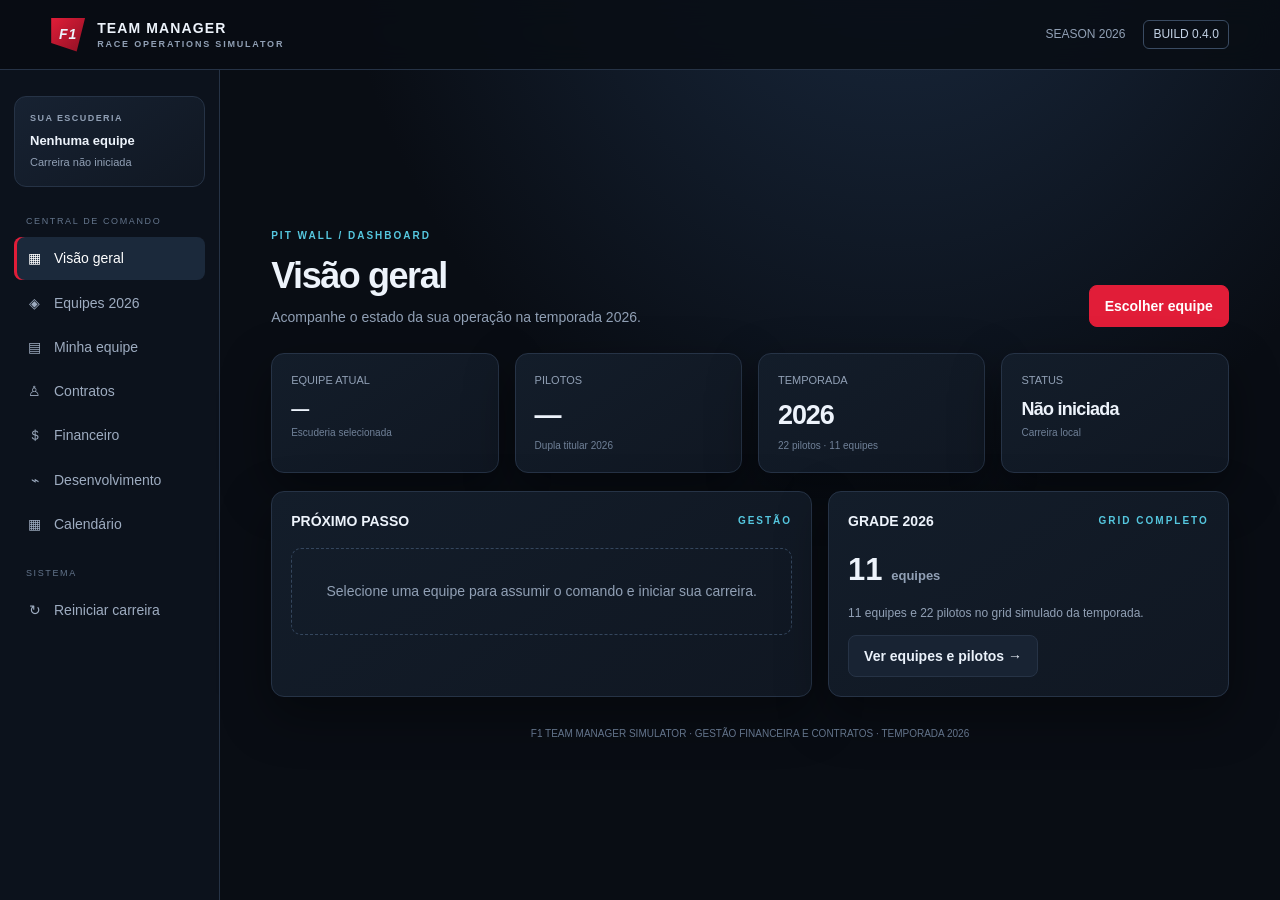
==== commit e8886075: "Version 0.4" ====
--- a/index.html
+++ b/index.html
@@ -3,7 +3,7 @@
 <head>
 <meta charset="UTF-8">
 <meta name="viewport" content="width=device-width, initial-scale=1.0">
-<title>F1 Team Manager Simulator · v0.3</title>
+<title>F1 Team Manager Simulator · v0.4</title>
 <style>
 :root{--bg:#090d14;--panel:#111925;--panel2:#151f2d;--line:#263346;--muted:#91a0b5;--text:#edf3fb;--accent:#e11d38;--cyan:#55c7df;--green:#48c78e;--shadow:0 18px 50px #0006}
 *{box-sizing:border-box}body{margin:0;background:radial-gradient(ellipse at 70% -20%,#1b2c43 0,transparent 45%),var(--bg);color:var(--text);font:14px/1.45 Inter,Segoe UI,Arial,sans-serif}
@@ -26,12 +26,15 @@
 .toast{position:fixed;bottom:20px;right:20px;background:#172638;border:1px solid #3b526d;border-radius:9px;padding:12px 16px;box-shadow:var(--shadow);display:none;z-index:10}
 @media(max-width:1050px){.teamgrid{grid-template-columns:repeat(2,1fr)}.stats{grid-template-columns:repeat(2,1fr)}}
 @media(max-width:720px){.layout{grid-template-columns:1fr}aside{border-right:0;border-bottom:1px solid var(--line);padding:10px}.team-mini,.navlabel{display:none}.nav{display:flex;overflow:auto;gap:4px}.nav button{white-space:nowrap;width:auto;padding:9px}.nav button.active{box-shadow:inset 0 -3px var(--accent)}main{padding:24px 15px}.contentgrid{grid-template-columns:1fr}.teamgrid{grid-template-columns:1fr}.pagehead{align-items:flex-start;flex-direction:column}.topbar{padding:0 15px}.topright span:first-child{display:none}}
+
+.money{font-variant-numeric:tabular-nums}.positive{color:var(--green)}.negative{color:#ff7182}.tablewrap{overflow-x:auto}table{width:100%;border-collapse:collapse;font-size:12px}th,td{text-align:left;padding:12px 10px;border-bottom:1px solid var(--line);white-space:nowrap}th{color:var(--muted);font-size:10px;letter-spacing:.1em;font-weight:700}td strong{font-size:12px}.pill{display:inline-block;padding:4px 8px;border-radius:99px;background:#1c2b3d;color:#c4d3e6;font-size:10px}.financegrid{grid-template-columns:repeat(3,minmax(0,1fr));margin-bottom:16px}.actionrow{display:flex;gap:9px;flex-wrap:wrap}.driver-actions{margin-left:auto}.drivercard{flex-wrap:wrap}.drivercard .details{min-width:0}.drivercard .contract-meta{font-size:10px;color:var(--muted);margin-top:5px}
+@media(max-width:850px){.financegrid{grid-template-columns:1fr}.driver-actions{margin-left:0}}
 </style>
 </head>
 <body>
 <header class="topbar">
  <div class="brand"><div class="brandmark">F1</div><div>TEAM MANAGER<small>RACE OPERATIONS SIMULATOR</small></div></div>
- <div class="topright"><span>SEASON 2026</span><span class="version">BUILD 0.3.0</span></div>
+ <div class="topright"><span>SEASON 2026</span><span class="version">BUILD 0.4.0</span></div>
 </header>
 <div class="layout">
 <aside>
@@ -41,6 +44,8 @@
   <button class="active" data-page="overview"><i>▦</i> Visão geral</button>
   <button data-page="teams"><i>◈</i> Equipes 2026</button>
   <button data-page="garage"><i>▤</i> Minha equipe</button>
+  <button data-page="contracts"><i>♙</i> Contratos</button>
+  <button data-page="finance"><i>＄</i> Financeiro</button>
   <button data-page="development"><i>⌁</i> Desenvolvimento</button>
   <button data-page="calendar"><i>▦</i> Calendário</button>
  </nav>
@@ -58,9 +63,9 @@
  </div>
  <div class="grid contentgrid">
   <div class="card"><div class="cardhead"><h2>PRÓXIMO PASSO</h2><span class="eyebrow">GESTÃO</span></div><div id="nextStep" class="empty">Selecione uma equipe para assumir o comando e iniciar sua carreira.</div></div>
-  <div class="card"><div class="cardhead"><h2>GRADE 2026</h2><span class="eyebrow">GRID COMPLETO</span></div><p style="font-size:31px;font-weight:850;margin:0">11 <span class="muted" style="font-size:13px">equipes</span></p><p class="muted" style="font-size:12px">22 pilotos confirmados na lista de inscritos.</p><button class="btn" data-goto="teams">Ver equipes e pilotos →</button></div>
+  <div class="card"><div class="cardhead"><h2>GRADE 2026</h2><span class="eyebrow">GRID COMPLETO</span></div><p style="font-size:31px;font-weight:850;margin:0">11 <span class="muted" style="font-size:13px">equipes</span></p><p class="muted" style="font-size:12px">11 equipes e 22 pilotos no grid simulado da temporada.</p><button class="btn" data-goto="teams">Ver equipes e pilotos →</button></div>
  </div>
- <div class="footer">F1 TEAM MANAGER SIMULATOR · PROTÓTIPO DE GERENCIAMENTO · DADOS DE GRID 2026</div>
+ <div class="footer">F1 TEAM MANAGER SIMULATOR · GESTÃO FINANCEIRA E CONTRATOS · TEMPORADA 2026</div>
 </section>
 <section id="teams" class="section">
  <div class="pagehead"><div><div class="eyebrow">CONSTRUTORES / 2026</div><h1>Selecione sua equipe</h1><p class="sub">Escolha uma das 11 escuderias para iniciar sua trajetória.</p></div><button class="btn primary" id="takeTeamBtn" disabled>Assumir equipe</button></div>
@@ -71,9 +76,25 @@
  <div class="pagehead"><div><div class="eyebrow">GARAGEM / ROSTER</div><h1>Minha equipe</h1><p class="sub">Identidade e dupla de pilotos da sua escuderia.</p></div></div>
  <div id="garageContent" class="empty">Você ainda não assumiu uma equipe.</div>
 </section>
+
+<section id="contracts" class="section">
+ <div class="pagehead"><div><div class="eyebrow">DRIVER MANAGEMENT / CONTRACTS</div><h1>Contratos dos pilotos</h1><p class="sub">Acompanhe salários, duração e renovações da sua dupla.</p></div></div>
+ <div class="notice">Os salários e valores de contrato são parâmetros fictícios de gameplay, não salários oficiais dos pilotos.</div>
+ <div id="contractsContent" class="grid drivercards"><div class="empty">Assuma uma equipe para gerenciar os contratos.</div></div>
+</section>
+<section id="finance" class="section">
+ <div class="pagehead"><div><div class="eyebrow">TEAM FINANCE / CONTROL</div><h1>Gestão financeira</h1><p class="sub">Controle o caixa e os custos recorrentes da escuderia.</p></div><button class="btn primary" id="advanceMonthBtn">Fechar mês</button></div>
+ <div class="notice">Valores simulados para o jogo. Ao fechar o mês, a folha salarial e os custos operacionais são debitados e as receitas de patrocinadores são creditadas.</div>
+ <div class="grid financegrid">
+  <div class="card"><div class="statlabel">SALDO DISPONÍVEL</div><div class="statvalue money" id="cashValue">—</div><div class="statfoot">Caixa da equipe</div></div>
+  <div class="card"><div class="statlabel">FOLHA SALARIAL / MÊS</div><div class="statvalue money" id="payrollValue">—</div><div class="statfoot">Salários dos dois pilotos</div></div>
+  <div class="card"><div class="statlabel">CUSTO OPERACIONAL / MÊS</div><div class="statvalue money" id="operatingValue">—</div><div class="statfoot">Estrutura, logística e fábrica</div></div>
+ </div>
+ <div class="grid contentgrid"><div class="card"><div class="cardhead"><h2>RESUMO DO MÊS</h2><span class="pill" id="monthLabel">Mês 1</span></div><div id="financeSummary" class="muted">Assuma uma equipe para visualizar o financeiro.</div></div><div class="card"><div class="cardhead"><h2>HISTÓRICO FINANCEIRO</h2><span class="eyebrow">TRANSAÇÕES</span></div><div id="transactions" class="muted">Nenhuma movimentação.</div></div></div>
+</section>
 <section id="development" class="section">
  <div class="pagehead"><div><div class="eyebrow">R&D / ENGENHARIA</div><h1>Desenvolvimento</h1><p class="sub">Área reservada para evolução técnica do carro.</p></div></div>
- <div class="card"><div class="eyebrow">PRÓXIMA ETAPA DO PROJETO</div><h2>Centro de desenvolvimento</h2><p class="muted">O módulo de pesquisa, orçamento, peças e desempenho será implementado nas próximas versões. Nesta versão, a tela já está integrada à navegação.</p></div>
+ <div class="card"><div class="eyebrow">PRÓXIMA ETAPA DO PROJETO</div><h2>Centro de desenvolvimento</h2><p class="muted">O módulo de pesquisa, peças e desempenho será implementado na versão 0.5. Nesta versão, o foco está no caixa e nos contratos.</p></div>
 </section>
 <section id="calendar" class="section">
  <div class="pagehead"><div><div class="eyebrow">RACE CONTROL / CALENDÁRIO</div><h1>Calendário</h1><p class="sub">Estrutura inicial da temporada.</p></div></div>
@@ -96,51 +117,31 @@
  {id:"alpine",name:"Alpine",full:"BWT Alpine F1 Team",abbr:"ALP",color:"#ff69b4",engine:"Mercedes",drivers:[["10","Pierre Gasly","França"],["43","Franco Colapinto","Argentina"]]},
  {id:"cadillac",name:"Cadillac",full:"Cadillac Formula 1 Team",abbr:"CAD",color:"#d6bd83",engine:"Ferrari",drivers:[["11","Sergio Pérez","México"],["77","Valtteri Bottas","Finlândia"]]}
 ];
-const STORE="ftms_v03_career";
-let selectedId=null, career=null;
-const $=id=>document.getElementById(id);
+// Parâmetros de jogo fictícios: ratings e salários não representam contratos reais.
+const DRIVER_GAME_DATA={
+ "Lando Norris":[94,6.0],"Oscar Piastri":[92,5.2],"George Russell":[91,5.0],"Kimi Antonelli":[84,2.0],"Max Verstappen":[97,7.0],"Isack Hadjar":[82,1.5],"Charles Leclerc":[94,6.2],"Lewis Hamilton":[93,6.5],"Alexander Albon":[87,3.0],"Carlos Sainz":[90,4.8],"Liam Lawson":[83,1.8],"Arvid Lindblad":[78,1.0],"Fernando Alonso":[91,4.0],"Lance Stroll":[82,2.5],"Esteban Ocon":[86,3.2],"Oliver Bearman":[83,1.8],"Nico Hülkenberg":[86,3.0],"Gabriel Bortoleto":[82,1.6],"Pierre Gasly":[88,3.5],"Franco Colapinto":[80,1.4],"Sergio Pérez":[88,3.8],"Valtteri Bottas":[87,3.4]
+};
+const TEAM_BUDGET={mclaren:145,mercedes:140,redbull:142,ferrari:143,williams:85,racingbulls:78,astonmartin:105,haas:72,audi:95,alpine:82,cadillac:90};
+const STORE="ftms_v04_career"; const OLD_STORE="ftms_v03_career";
+let selectedId=null,career=null; const $=id=>document.getElementById(id);
+const money=n=>new Intl.NumberFormat('pt-BR',{style:'currency',currency:'USD',maximumFractionDigits:1,notation:'compact'}).format(n*1e6);
 function team(id){return TEAMS.find(t=>t.id===id)}
 function toast(msg){const el=$("toast");el.textContent=msg;el.style.display="block";clearTimeout(toast.timer);toast.timer=setTimeout(()=>el.style.display="none",2600)}
 function save(){try{localStorage.setItem(STORE,JSON.stringify(career));}catch(e){toast("Não foi possível salvar neste navegador.");}}
-function load(){try{career=JSON.parse(localStorage.getItem(STORE)||"null");}catch(e){career=null}}
-function renderTeams(){
- $("teamGrid").innerHTML=TEAMS.map(t=>`<article class="teamcard ${selectedId===t.id?'selected':''}" data-team="${t.id}" style="--team:${t.color}" tabindex="0" role="button" aria-pressed="${selectedId===t.id}" aria-label="Selecionar ${t.name}">
- <div class="teamstripe"></div><div class="teambody"><div class="teamtop"><div class="teamlogo">${t.abbr}</div><span class="muted" style="font-size:10px">2026</span></div><div class="teamname">${t.name}</div><div class="engine">UNIDADE DE POTÊNCIA · ${t.engine}</div><div class="drivers">${t.drivers.map(d=>`<div class="driverline"><span>${d[1]}</span><span>#${d[0]}</span></div>`).join("")}</div></div></article>`).join("");
- document.querySelectorAll("[data-team]").forEach(el=>{el.addEventListener("click",()=>selectTeam(el.dataset.team));el.addEventListener("keydown",e=>{if(e.key==="Enter"||e.key===" "){e.preventDefault();selectTeam(el.dataset.team)}})});
- $("takeTeamBtn").disabled=!selectedId;
-}
-function selectTeam(id){selectedId=id;renderTeams();const t=team(id);toast(t.name+" selecionada.");}
-function startCareer(){
- if(!selectedId)return;const t=team(selectedId);
- career={teamId:t.id,season:2026,createdAt:new Date().toISOString(),status:"Carreira iniciada"};
- save();renderAll();showPage("overview");toast("Você assumiu a "+t.name+"!");
-}
-function showPage(page){
- document.querySelectorAll(".section").forEach(s=>s.classList.toggle("active",s.id===page));
- document.querySelectorAll(".nav [data-page]").forEach(b=>b.classList.toggle("active",b.dataset.page===page));
- if(page==="teams")renderTeams();
-}
-function renderAll(){
- const t=career?team(career.teamId):null;
- $("sideTeam").textContent=t?t.name:"Nenhuma equipe";
- $("sideStatus").textContent=career?"Temporada 2026 · Em andamento":"Carreira não iniciada";
- $("statTeam").textContent=t?t.name:"—";
- $("statDrivers").textContent=t?"02":"—";
- $("statStatus").textContent=career?"Em andamento":"Não iniciada";
- $("nextStep").className=t?"":"empty";
- $("nextStep").innerHTML=t?`<strong>${t.name} está sob seu comando.</strong><p class="muted">Sua dupla titular está definida. Explore a garagem e prepare-se para os próximos módulos de gestão.</p><button class="btn" data-goto="garage">Abrir minha equipe →</button>`:"Selecione uma equipe para assumir o comando e iniciar sua carreira.";
- $("nextStep").querySelector("[data-goto]")?.addEventListener("click",()=>showPage("garage"));
- $("garageContent").style.setProperty("--team",t?t.color:"#55c7df");
- if(!t){$("garageContent").className="empty";$("garageContent").textContent="Você ainda não assumiu uma equipe.";}
- else{$("garageContent").className="";$("garageContent").innerHTML=`<div class="selectedhero" style="--team:${t.color}"><div class="heroaccent"></div><div class="heroinside"><div><div class="eyebrow">ESCUDERIA / TEMPORADA 2026</div><h2>${t.full}</h2><p>Unidade de potência: ${t.engine}</p></div><div class="heroabbr">${t.abbr}</div></div></div><div class="grid drivercards">${t.drivers.map(d=>`<div class="card drivercard" style="--team:${t.color}"><div class="number">#${d[0]}</div><div><h3>${d[1]}</h3><p>${d[2]} · Piloto titular</p></div></div>`).join("")}</div>`;}
-}
-document.querySelectorAll(".nav [data-page]").forEach(b=>b.addEventListener("click",()=>showPage(b.dataset.page)));
-document.querySelectorAll("[data-goto]").forEach(b=>b.addEventListener("click",()=>showPage(b.dataset.goto)));
-$("chooseTeamBtn").addEventListener("click",()=>showPage("teams"));
-$("takeTeamBtn").addEventListener("click",startCareer);
-$("resetBtn").addEventListener("click",()=>{if(confirm("Deseja apagar a carreira salva neste navegador?")){localStorage.removeItem(STORE);career=null;selectedId=null;renderAll();renderTeams();showPage("overview");toast("Carreira reiniciada.");}});
-load();if(career&&team(career.teamId))selectedId=career.teamId;else career=null;
-renderAll();renderTeams();
+function load(){try{career=JSON.parse(localStorage.getItem(STORE)||"null");if(!career){const old=JSON.parse(localStorage.getItem(OLD_STORE)||"null");if(old&&team(old.teamId)){career=makeCareer(old.teamId);save();}}}catch(e){career=null}}
+function makeCareer(id){const t=team(id);const contracts=t.drivers.map(d=>{const data=DRIVER_GAME_DATA[d[1]]||[80,2];return {number:d[0],name:d[1],nationality:d[2],rating:data[0],salary:data[1],years:2};});return {teamId:id,season:2026,createdAt:new Date().toISOString(),status:"Carreira iniciada",month:1,cash:TEAM_BUDGET[id],operatingCost:TEAM_BUDGET[id]*.055, sponsorIncome:TEAM_BUDGET[id]*.09,contracts,transactions:[{label:"Investimento inicial da equipe",amount:TEAM_BUDGET[id],type:"income",month:1}]};}
+function renderTeams(){$("teamGrid").innerHTML=TEAMS.map(t=>`<article class="teamcard ${selectedId===t.id?'selected':''}" data-team="${t.id}" style="--team:${t.color}" tabindex="0" role="button" aria-pressed="${selectedId===t.id}" aria-label="Selecionar ${t.name}"><div class="teamstripe"></div><div class="teambody"><div class="teamtop"><div class="teamlogo">${t.abbr}</div><span class="muted" style="font-size:10px">2026</span></div><div class="teamname">${t.name}</div><div class="engine">UNIDADE DE POTÊNCIA · ${t.engine}</div><div class="drivers">${t.drivers.map(d=>`<div class="driverline"><span>${d[1]}</span><span>#${d[0]}</span></div>`).join("")}</div></div></article>`).join("");document.querySelectorAll("[data-team]").forEach(el=>{el.addEventListener("click",()=>selectTeam(el.dataset.team));el.addEventListener("keydown",e=>{if(e.key==="Enter"||e.key===" "){e.preventDefault();selectTeam(el.dataset.team)}})});$("takeTeamBtn").disabled=!selectedId;}
+function selectTeam(id){selectedId=id;renderTeams();toast(team(id).name+" selecionada.");}
+function startCareer(){if(!selectedId)return;if(career&&!confirm("Iniciar outra carreira? O progresso atual será substituído."))return;career=makeCareer(selectedId);save();renderAll();showPage("overview");toast("Você assumiu a "+team(selectedId).name+"!");}
+function showPage(page){document.querySelectorAll(".section").forEach(s=>s.classList.toggle("active",s.id===page));document.querySelectorAll(".nav [data-page]").forEach(b=>b.classList.toggle("active",b.dataset.page===page));if(page==="teams")renderTeams();if(page==="finance"||page==="contracts")renderAll();}
+function payroll(){return career?career.contracts.reduce((sum,c)=>sum+c.salary/12,0):0;}
+function renderContracts(t){const el=$("contractsContent");if(!t){el.innerHTML='<div class="empty">Assuma uma equipe para gerenciar os contratos.</div>';return;}el.innerHTML=career.contracts.map(c=>`<div class="card drivercard" style="--team:${t.color}"><div class="number">#${c.number}</div><div class="details"><h3>${c.name}</h3><p class="muted" style="margin:0;font-size:11px">${c.nationality} · Nota ${c.rating}/100</p><div class="contract-meta">Salário: <strong>${money(c.salary)}/ano</strong> · Duração restante: <strong>${c.years} ano(s)</strong></div></div><div class="driver-actions"><button class="btn" data-renew="${c.number}">Renovar +1 ano</button></div></div>`).join('');el.querySelectorAll('[data-renew]').forEach(b=>b.addEventListener('click',()=>renewContract(b.dataset.renew)));}
+function renewContract(number){const c=career?.contracts.find(x=>x.number===number);if(!c)return;if(c.years>=5){toast("Contrato já está no limite de 5 anos.");return;}if(!confirm(`Renovar ${c.name} por mais um ano? O salário anual aumenta 10%.`))return;const old=c.salary;c.years++;c.salary=+(c.salary*1.10).toFixed(2);career.transactions.unshift({label:`Contrato renovado: ${c.name} (salário +10%)`,amount:0,type:'info',month:career.month});save();renderAll();toast("Contrato renovado.");}
+function closeMonth(){if(!career)return;const p=payroll(),op=career.operatingCost,inc=career.sponsorIncome,net=inc-p-op;if(career.cash+net<0){toast("Saldo insuficiente para fechar o mês. Ajuste os contratos em uma atualização futura.");return;}career.cash=+(career.cash+net).toFixed(2);career.month++;career.transactions.unshift({label:`Folha salarial · mês ${career.month-1}`,amount:-p,type:'expense',month:career.month-1},{label:`Custos operacionais · mês ${career.month-1}`,amount:-op,type:'expense',month:career.month-1},{label:`Receita de patrocinadores · mês ${career.month-1}`,amount:inc,type:'income',month:career.month-1});career.transactions=career.transactions.slice(0,30);save();renderAll();toast("Mês fechado. Caixa atualizado.");}
+function renderFinance(t){if(!t){$("cashValue").textContent=$("payrollValue").textContent=$("operatingValue").textContent="—";$("financeSummary").textContent="Assuma uma equipe para visualizar o financeiro.";$("transactions").textContent="Nenhuma movimentação.";return;}const p=payroll(),net=career.sponsorIncome-p-career.operatingCost;$("cashValue").textContent=money(career.cash);$("payrollValue").textContent=money(p);$("operatingValue").textContent=money(career.operatingCost);$("monthLabel").textContent=`Mês ${career.month}`;$("financeSummary").innerHTML=`<p>Receita de patrocinadores: <strong class="positive">+${money(career.sponsorIncome)}</strong></p><p>Folha salarial: <strong class="negative">−${money(p)}</strong></p><p>Custos operacionais: <strong class="negative">−${money(career.operatingCost)}</strong></p><hr style="border-color:var(--line)"><p>Resultado previsto do mês: <strong class="${net>=0?'positive':'negative'}">${net>=0?'+':'−'}${money(Math.abs(net))}</strong></p>`;$("transactions").innerHTML=career.transactions.length?`<div class="tablewrap"><table><thead><tr><th>MÊS</th><th>MOVIMENTAÇÃO</th><th>VALOR</th></tr></thead><tbody>${career.transactions.map(x=>`<tr><td>${x.month}</td><td>${x.label}</td><td class="${x.type==='income'?'positive':x.type==='expense'?'negative':''}">${x.type==='info'?'Info':(x.amount>0?'+':'')+money(x.amount)}</td></tr>`).join('')}</tbody></table></div>`:'Nenhuma movimentação.';}
+function renderAll(){const t=career?team(career.teamId):null;$("sideTeam").textContent=t?t.name:"Nenhuma equipe";$("sideStatus").textContent=career?`Temporada 2026 · Mês ${career.month}`:"Carreira não iniciada";$("statTeam").textContent=t?t.name:"—";$("statDrivers").textContent=t?"02":"—";$("statStatus").textContent=career?"Em andamento":"Não iniciada";$("nextStep").className=t?"":"empty";$("nextStep").innerHTML=t?`<strong>${t.name} está sob seu comando.</strong><p class="muted">Caixa disponível: ${money(career.cash)}. Gerencie os contratos e acompanhe o orçamento.</p><button class="btn" data-goto="finance">Abrir financeiro →</button>`:"Selecione uma equipe para assumir o comando e iniciar sua carreira.";$("nextStep").querySelector("[data-goto]")?.addEventListener("click",()=>showPage("finance"));$("garageContent").style.setProperty("--team",t?t.color:"#55c7df");if(!t){$("garageContent").className="empty";$("garageContent").textContent="Você ainda não assumiu uma equipe.";}else{$("garageContent").className="";$("garageContent").innerHTML=`<div class="selectedhero" style="--team:${t.color}"><div class="heroaccent"></div><div class="heroinside"><div><div class="eyebrow">ESCUDERIA / TEMPORADA 2026</div><h2>${t.full}</h2><p>Unidade de potência: ${t.engine}</p></div><div class="heroabbr">${t.abbr}</div></div></div><div class="grid drivercards">${career.contracts.map(d=>`<div class="card drivercard" style="--team:${t.color}"><div class="number">#${d.number}</div><div><h3>${d.name}</h3><p>${d.nationality} · Nota ${d.rating}/100</p><div class="contract-meta">Contrato: ${d.years} ano(s) · ${money(d.salary)}/ano</div></div></div>`).join("")}</div>`;}renderContracts(t);renderFinance(t);$("advanceMonthBtn").disabled=!t;}
+document.querySelectorAll(".nav [data-page]").forEach(b=>b.addEventListener("click",()=>showPage(b.dataset.page)));document.querySelectorAll("[data-goto]").forEach(b=>b.addEventListener("click",()=>showPage(b.dataset.goto)));$("chooseTeamBtn").addEventListener("click",()=>showPage("teams"));$("takeTeamBtn").addEventListener("click",startCareer);$("advanceMonthBtn").addEventListener("click",closeMonth);$("resetBtn").addEventListener("click",()=>{if(confirm("Deseja apagar a carreira salva neste navegador?")){localStorage.removeItem(STORE);localStorage.removeItem(OLD_STORE);career=null;selectedId=null;renderAll();renderTeams();showPage("overview");toast("Carreira reiniciada.");}});
+load();if(career&&team(career.teamId)){selectedId=career.teamId;career.contracts ||= makeCareer(career.teamId).contracts;career.month ||= 1;career.cash ??= TEAM_BUDGET[career.teamId];career.operatingCost ??= TEAM_BUDGET[career.teamId]*.055;career.sponsorIncome ??= TEAM_BUDGET[career.teamId]*.09;career.transactions ||= [];}else career=null;renderAll();renderTeams();
 </script>
 </body>
-</html>+</html>
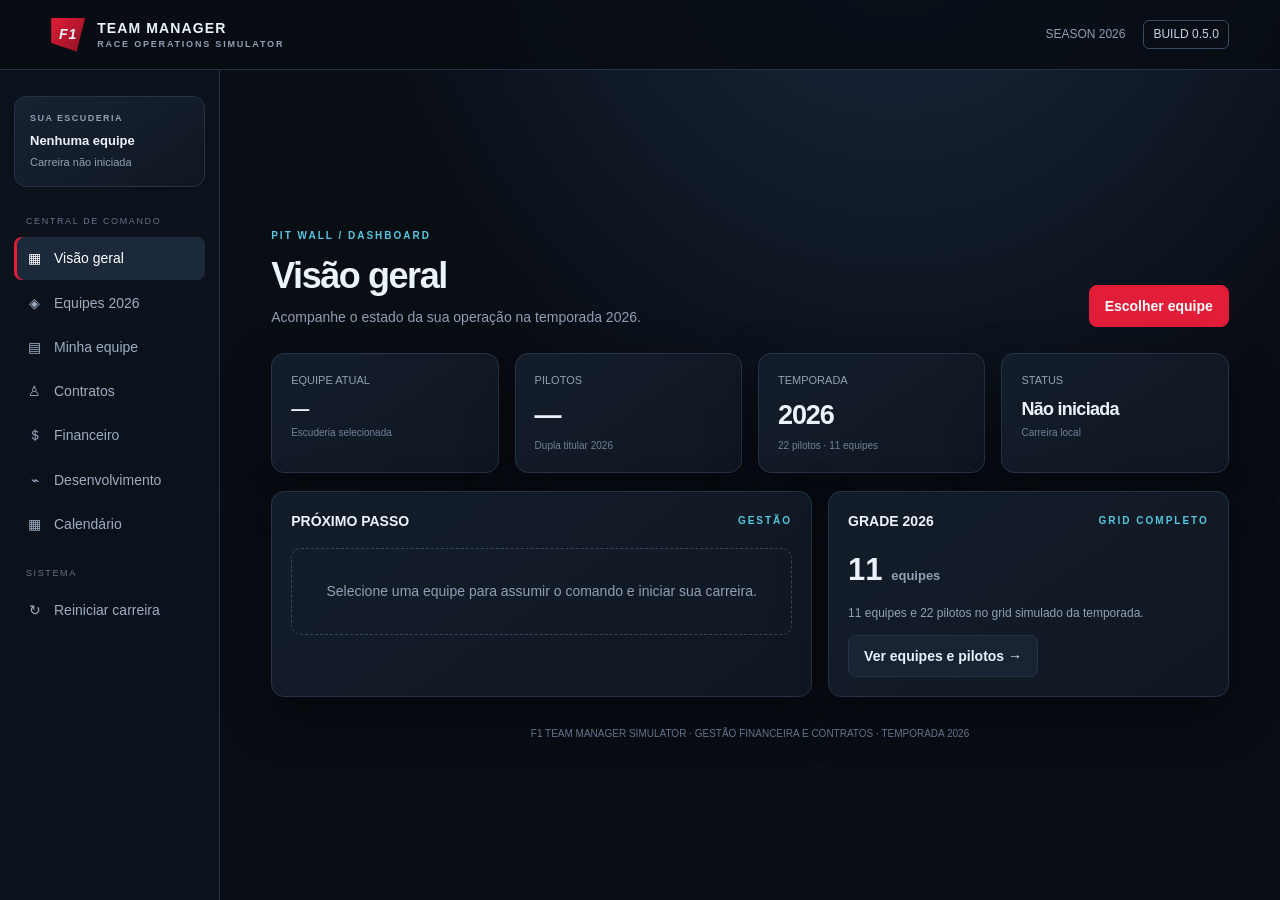
==== commit 313f3537: "Version 0.5" ====
--- a/index.html
+++ b/index.html
@@ -3,7 +3,7 @@
 <head>
 <meta charset="UTF-8">
 <meta name="viewport" content="width=device-width, initial-scale=1.0">
-<title>F1 Team Manager Simulator · v0.4</title>
+<title>F1 Team Manager Simulator · v0.5</title>
 <style>
 :root{--bg:#090d14;--panel:#111925;--panel2:#151f2d;--line:#263346;--muted:#91a0b5;--text:#edf3fb;--accent:#e11d38;--cyan:#55c7df;--green:#48c78e;--shadow:0 18px 50px #0006}
 *{box-sizing:border-box}body{margin:0;background:radial-gradient(ellipse at 70% -20%,#1b2c43 0,transparent 45%),var(--bg);color:var(--text);font:14px/1.45 Inter,Segoe UI,Arial,sans-serif}
@@ -27,14 +27,14 @@
 @media(max-width:1050px){.teamgrid{grid-template-columns:repeat(2,1fr)}.stats{grid-template-columns:repeat(2,1fr)}}
 @media(max-width:720px){.layout{grid-template-columns:1fr}aside{border-right:0;border-bottom:1px solid var(--line);padding:10px}.team-mini,.navlabel{display:none}.nav{display:flex;overflow:auto;gap:4px}.nav button{white-space:nowrap;width:auto;padding:9px}.nav button.active{box-shadow:inset 0 -3px var(--accent)}main{padding:24px 15px}.contentgrid{grid-template-columns:1fr}.teamgrid{grid-template-columns:1fr}.pagehead{align-items:flex-start;flex-direction:column}.topbar{padding:0 15px}.topright span:first-child{display:none}}
 
-.money{font-variant-numeric:tabular-nums}.positive{color:var(--green)}.negative{color:#ff7182}.tablewrap{overflow-x:auto}table{width:100%;border-collapse:collapse;font-size:12px}th,td{text-align:left;padding:12px 10px;border-bottom:1px solid var(--line);white-space:nowrap}th{color:var(--muted);font-size:10px;letter-spacing:.1em;font-weight:700}td strong{font-size:12px}.pill{display:inline-block;padding:4px 8px;border-radius:99px;background:#1c2b3d;color:#c4d3e6;font-size:10px}.financegrid{grid-template-columns:repeat(3,minmax(0,1fr));margin-bottom:16px}.actionrow{display:flex;gap:9px;flex-wrap:wrap}.driver-actions{margin-left:auto}.drivercard{flex-wrap:wrap}.drivercard .details{min-width:0}.drivercard .contract-meta{font-size:10px;color:var(--muted);margin-top:5px}
-@media(max-width:850px){.financegrid{grid-template-columns:1fr}.driver-actions{margin-left:0}}
+.devgrid{grid-template-columns:repeat(2,minmax(0,1fr));margin-bottom:16px}.devcard{position:relative;overflow:hidden}.devtop{display:flex;justify-content:space-between;gap:12px;align-items:flex-start}.devicon{width:42px;height:42px;border-radius:10px;background:#1c2b3d;display:grid;place-items:center;font-size:20px}.devlevel{font-size:11px;color:var(--cyan);font-weight:700}.devbar{height:7px;background:#253449;border-radius:99px;overflow:hidden;margin:13px 0}.devbar span{display:block;height:100%;background:linear-gradient(90deg,var(--cyan),#3b82f6);border-radius:99px}.devmeta{display:flex;justify-content:space-between;gap:10px;color:var(--muted);font-size:11px}.devcard h3{margin:13px 0 5px}.devcard p{color:var(--muted);font-size:11px;min-height:32px}.projectbox{border:1px solid #36516b;background:linear-gradient(120deg,#172a3d,#121d2a);border-radius:12px;padding:18px;margin-bottom:16px}.money{font-variant-numeric:tabular-nums}.positive{color:var(--green)}.negative{color:#ff7182}.tablewrap{overflow-x:auto}table{width:100%;border-collapse:collapse;font-size:12px}th,td{text-align:left;padding:12px 10px;border-bottom:1px solid var(--line);white-space:nowrap}th{color:var(--muted);font-size:10px;letter-spacing:.1em;font-weight:700}td strong{font-size:12px}.pill{display:inline-block;padding:4px 8px;border-radius:99px;background:#1c2b3d;color:#c4d3e6;font-size:10px}.financegrid{grid-template-columns:repeat(3,minmax(0,1fr));margin-bottom:16px}.actionrow{display:flex;gap:9px;flex-wrap:wrap}.driver-actions{margin-left:auto}.drivercard{flex-wrap:wrap}.drivercard .details{min-width:0}.drivercard .contract-meta{font-size:10px;color:var(--muted);margin-top:5px}
+@media(max-width:850px){.financegrid{grid-template-columns:1fr}.devgrid{grid-template-columns:1fr}.driver-actions{margin-left:0}}
 </style>
 </head>
 <body>
 <header class="topbar">
  <div class="brand"><div class="brandmark">F1</div><div>TEAM MANAGER<small>RACE OPERATIONS SIMULATOR</small></div></div>
- <div class="topright"><span>SEASON 2026</span><span class="version">BUILD 0.4.0</span></div>
+ <div class="topright"><span>SEASON 2026</span><span class="version">BUILD 0.5.0</span></div>
 </header>
 <div class="layout">
 <aside>
@@ -93,8 +93,16 @@
  <div class="grid contentgrid"><div class="card"><div class="cardhead"><h2>RESUMO DO MÊS</h2><span class="pill" id="monthLabel">Mês 1</span></div><div id="financeSummary" class="muted">Assuma uma equipe para visualizar o financeiro.</div></div><div class="card"><div class="cardhead"><h2>HISTÓRICO FINANCEIRO</h2><span class="eyebrow">TRANSAÇÕES</span></div><div id="transactions" class="muted">Nenhuma movimentação.</div></div></div>
 </section>
 <section id="development" class="section">
- <div class="pagehead"><div><div class="eyebrow">R&D / ENGENHARIA</div><h1>Desenvolvimento</h1><p class="sub">Área reservada para evolução técnica do carro.</p></div></div>
- <div class="card"><div class="eyebrow">PRÓXIMA ETAPA DO PROJETO</div><h2>Centro de desenvolvimento</h2><p class="muted">O módulo de pesquisa, peças e desempenho será implementado na versão 0.5. Nesta versão, o foco está no caixa e nos contratos.</p></div>
+ <div class="pagehead"><div><div class="eyebrow">R&D / ENGENHARIA</div><h1>Desenvolvimento do carro</h1><p class="sub">Invista em áreas técnicas para melhorar o desempenho do seu monoposto.</p></div></div>
+ <div class="notice">Sistema de desenvolvimento fictício para gameplay. Cada projeto custa dinheiro e leva um mês para ficar pronto. Apenas um projeto pode ficar ativo por vez.</div>
+ <div class="grid stats">
+  <div class="card"><div class="statlabel">DESEMPENHO GERAL</div><div class="statvalue" id="carRating">—</div><div class="statfoot">Índice técnico do carro</div></div>
+  <div class="card"><div class="statlabel">PROJETOS CONCLUÍDOS</div><div class="statvalue" id="projectsDone">—</div><div class="statfoot">Evoluções instaladas</div></div>
+  <div class="card"><div class="statlabel">PRÓXIMO PROJETO</div><div class="statvalue" id="nextProjectCost" style="font-size:20px">—</div><div class="statfoot">Custo da próxima melhoria</div></div>
+  <div class="card"><div class="statlabel">CAIXA DISPONÍVEL</div><div class="statvalue" id="devCash" style="font-size:20px">—</div><div class="statfoot">Orçamento da equipe</div></div>
+ </div>
+ <div id="activeProject" class="projectbox"><strong>Nenhum projeto em andamento</strong><p class="muted">Escolha uma área abaixo para iniciar o desenvolvimento.</p></div>
+ <div id="developmentContent" class="grid devgrid"><div class="empty">Assuma uma equipe para acessar a engenharia.</div></div>
 </section>
 <section id="calendar" class="section">
  <div class="pagehead"><div><div class="eyebrow">RACE CONTROL / CALENDÁRIO</div><h1>Calendário</h1><p class="sub">Estrutura inicial da temporada.</p></div></div>
@@ -122,14 +130,14 @@
  "Lando Norris":[94,6.0],"Oscar Piastri":[92,5.2],"George Russell":[91,5.0],"Kimi Antonelli":[84,2.0],"Max Verstappen":[97,7.0],"Isack Hadjar":[82,1.5],"Charles Leclerc":[94,6.2],"Lewis Hamilton":[93,6.5],"Alexander Albon":[87,3.0],"Carlos Sainz":[90,4.8],"Liam Lawson":[83,1.8],"Arvid Lindblad":[78,1.0],"Fernando Alonso":[91,4.0],"Lance Stroll":[82,2.5],"Esteban Ocon":[86,3.2],"Oliver Bearman":[83,1.8],"Nico Hülkenberg":[86,3.0],"Gabriel Bortoleto":[82,1.6],"Pierre Gasly":[88,3.5],"Franco Colapinto":[80,1.4],"Sergio Pérez":[88,3.8],"Valtteri Bottas":[87,3.4]
 };
 const TEAM_BUDGET={mclaren:145,mercedes:140,redbull:142,ferrari:143,williams:85,racingbulls:78,astonmartin:105,haas:72,audi:95,alpine:82,cadillac:90};
-const STORE="ftms_v04_career"; const OLD_STORE="ftms_v03_career";
+const STORE="ftms_v05_career"; const OLD_STORE="ftms_v04_career"; const LEGACY_STORE="ftms_v03_career";
 let selectedId=null,career=null; const $=id=>document.getElementById(id);
 const money=n=>new Intl.NumberFormat('pt-BR',{style:'currency',currency:'USD',maximumFractionDigits:1,notation:'compact'}).format(n*1e6);
 function team(id){return TEAMS.find(t=>t.id===id)}
 function toast(msg){const el=$("toast");el.textContent=msg;el.style.display="block";clearTimeout(toast.timer);toast.timer=setTimeout(()=>el.style.display="none",2600)}
 function save(){try{localStorage.setItem(STORE,JSON.stringify(career));}catch(e){toast("Não foi possível salvar neste navegador.");}}
-function load(){try{career=JSON.parse(localStorage.getItem(STORE)||"null");if(!career){const old=JSON.parse(localStorage.getItem(OLD_STORE)||"null");if(old&&team(old.teamId)){career=makeCareer(old.teamId);save();}}}catch(e){career=null}}
-function makeCareer(id){const t=team(id);const contracts=t.drivers.map(d=>{const data=DRIVER_GAME_DATA[d[1]]||[80,2];return {number:d[0],name:d[1],nationality:d[2],rating:data[0],salary:data[1],years:2};});return {teamId:id,season:2026,createdAt:new Date().toISOString(),status:"Carreira iniciada",month:1,cash:TEAM_BUDGET[id],operatingCost:TEAM_BUDGET[id]*.055, sponsorIncome:TEAM_BUDGET[id]*.09,contracts,transactions:[{label:"Investimento inicial da equipe",amount:TEAM_BUDGET[id],type:"income",month:1}]};}
+function load(){try{career=JSON.parse(localStorage.getItem(STORE)||"null");if(!career){const old=JSON.parse(localStorage.getItem(OLD_STORE)||localStorage.getItem(LEGACY_STORE)||"null");if(old&&team(old.teamId)){career=old.contracts?old:makeCareer(old.teamId);career.contracts ||= makeCareer(old.teamId).contracts;career.cash ??= TEAM_BUDGET[old.teamId];career.month ||= 1;career.operatingCost ??= TEAM_BUDGET[old.teamId]*.055;career.sponsorIncome ??= TEAM_BUDGET[old.teamId]*.09;career.transactions ||= [];career.development ||= {aero:1,power:1,chassis:1,suspension:1};career.projectsDone ||= 0;career.activeProject ||= null;save();}}}catch(e){career=null}}
+function makeCareer(id){const t=team(id);const contracts=t.drivers.map(d=>{const data=DRIVER_GAME_DATA[d[1]]||[80,2];return {number:d[0],name:d[1],nationality:d[2],rating:data[0],salary:data[1],years:2};});return {teamId:id,season:2026,createdAt:new Date().toISOString(),status:"Carreira iniciada",month:1,cash:TEAM_BUDGET[id],operatingCost:TEAM_BUDGET[id]*.055, sponsorIncome:TEAM_BUDGET[id]*.09,contracts,transactions:[{label:"Investimento inicial da equipe",amount:TEAM_BUDGET[id],type:"income",month:1}],development:{aero:1,power:1,chassis:1,suspension:1},projectsDone:0,activeProject:null};}
 function renderTeams(){$("teamGrid").innerHTML=TEAMS.map(t=>`<article class="teamcard ${selectedId===t.id?'selected':''}" data-team="${t.id}" style="--team:${t.color}" tabindex="0" role="button" aria-pressed="${selectedId===t.id}" aria-label="Selecionar ${t.name}"><div class="teamstripe"></div><div class="teambody"><div class="teamtop"><div class="teamlogo">${t.abbr}</div><span class="muted" style="font-size:10px">2026</span></div><div class="teamname">${t.name}</div><div class="engine">UNIDADE DE POTÊNCIA · ${t.engine}</div><div class="drivers">${t.drivers.map(d=>`<div class="driverline"><span>${d[1]}</span><span>#${d[0]}</span></div>`).join("")}</div></div></article>`).join("");document.querySelectorAll("[data-team]").forEach(el=>{el.addEventListener("click",()=>selectTeam(el.dataset.team));el.addEventListener("keydown",e=>{if(e.key==="Enter"||e.key===" "){e.preventDefault();selectTeam(el.dataset.team)}})});$("takeTeamBtn").disabled=!selectedId;}
 function selectTeam(id){selectedId=id;renderTeams();toast(team(id).name+" selecionada.");}
 function startCareer(){if(!selectedId)return;if(career&&!confirm("Iniciar outra carreira? O progresso atual será substituído."))return;career=makeCareer(selectedId);save();renderAll();showPage("overview");toast("Você assumiu a "+team(selectedId).name+"!");}
@@ -137,11 +145,25 @@
 function payroll(){return career?career.contracts.reduce((sum,c)=>sum+c.salary/12,0):0;}
 function renderContracts(t){const el=$("contractsContent");if(!t){el.innerHTML='<div class="empty">Assuma uma equipe para gerenciar os contratos.</div>';return;}el.innerHTML=career.contracts.map(c=>`<div class="card drivercard" style="--team:${t.color}"><div class="number">#${c.number}</div><div class="details"><h3>${c.name}</h3><p class="muted" style="margin:0;font-size:11px">${c.nationality} · Nota ${c.rating}/100</p><div class="contract-meta">Salário: <strong>${money(c.salary)}/ano</strong> · Duração restante: <strong>${c.years} ano(s)</strong></div></div><div class="driver-actions"><button class="btn" data-renew="${c.number}">Renovar +1 ano</button></div></div>`).join('');el.querySelectorAll('[data-renew]').forEach(b=>b.addEventListener('click',()=>renewContract(b.dataset.renew)));}
 function renewContract(number){const c=career?.contracts.find(x=>x.number===number);if(!c)return;if(c.years>=5){toast("Contrato já está no limite de 5 anos.");return;}if(!confirm(`Renovar ${c.name} por mais um ano? O salário anual aumenta 10%.`))return;const old=c.salary;c.years++;c.salary=+(c.salary*1.10).toFixed(2);career.transactions.unshift({label:`Contrato renovado: ${c.name} (salário +10%)`,amount:0,type:'info',month:career.month});save();renderAll();toast("Contrato renovado.");}
-function closeMonth(){if(!career)return;const p=payroll(),op=career.operatingCost,inc=career.sponsorIncome,net=inc-p-op;if(career.cash+net<0){toast("Saldo insuficiente para fechar o mês. Ajuste os contratos em uma atualização futura.");return;}career.cash=+(career.cash+net).toFixed(2);career.month++;career.transactions.unshift({label:`Folha salarial · mês ${career.month-1}`,amount:-p,type:'expense',month:career.month-1},{label:`Custos operacionais · mês ${career.month-1}`,amount:-op,type:'expense',month:career.month-1},{label:`Receita de patrocinadores · mês ${career.month-1}`,amount:inc,type:'income',month:career.month-1});career.transactions=career.transactions.slice(0,30);save();renderAll();toast("Mês fechado. Caixa atualizado.");}
+const DEV_PARTS={
+ aero:{name:"Aerodinâmica",icon:"◈",desc:"Melhora a eficiência em curvas e a estabilidade em alta velocidade.",base:8.5,stat:"Eficiência aerodinâmica"},
+ power:{name:"Unidade de potência",icon:"ϟ",desc:"Aumenta a entrega de potência e a velocidade em retas.",base:10,stat:"Potência"},
+ chassis:{name:"Chassi",icon:"▱",desc:"Reduz o peso e melhora o equilíbrio geral do carro.",base:7.5,stat:"Equilíbrio"},
+ suspension:{name:"Suspensão",icon:"⌁",desc:"Melhora a tração, a estabilidade e o comportamento em zebras.",base:6.5,stat:"Dirigibilidade"}
+};
+function devLevel(key){return career?.development?.[key]||1;}
+function devCost(key){return +(DEV_PARTS[key].base*Math.pow(devLevel(key),1.55)).toFixed(1);}
+function carScore(){if(!career)return 0;return Math.min(100,Math.round(70+Object.values(career.development||{}).reduce((a,b)=>a+(b-1)*2.5,0)));}
+function startDevelopment(key){if(!career)return;const part=DEV_PARTS[key],level=devLevel(key);if(!part)return;if(career.activeProject){toast("Conclua o projeto atual antes de iniciar outro.");return;}if(level>=5){toast("Esta área já atingiu o nível máximo.");return;}const cost=devCost(key);if(career.cash<cost){toast("Saldo insuficiente para este projeto.");return;}if(!confirm(`Iniciar ${part.name} nível ${level+1} por ${money(cost)}? O projeto será concluído ao fechar o próximo mês.`))return;career.cash=+(career.cash-cost).toFixed(2);career.activeProject={key,name:part.name,targetLevel:level+1,cost,startedMonth:career.month};career.transactions.unshift({label:`Projeto iniciado: ${part.name} nível ${level+1}`,amount:-cost,type:"expense",month:career.month});career.transactions=career.transactions.slice(0,30);save();renderAll();toast("Projeto de engenharia iniciado.");}
+function renderDevelopment(t){const content=$("developmentContent");if(!t){content.innerHTML='<div class="empty">Assuma uma equipe para acessar a engenharia.</div>';$('carRating').textContent=$('projectsDone').textContent=$('nextProjectCost').textContent=$('devCash').textContent='—';$('activeProject').innerHTML='<strong>Nenhum projeto em andamento</strong><p class="muted">Assuma uma equipe para começar a desenvolver o carro.</p>';return;}
+ $('carRating').textContent=carScore()+"/100";$('projectsDone').textContent=career.projectsDone||0;$('devCash').textContent=money(career.cash);const costs=Object.keys(DEV_PARTS).filter(k=>devLevel(k)<5).map(devCost);$('nextProjectCost').textContent=costs.length?money(Math.min(...costs)):"Nível máximo";
+ const active=career.activeProject;$('activeProject').innerHTML=active?`<div class="eyebrow">PROJETO EM ANDAMENTO · MÊS ${active.startedMonth}</div><h3>${active.name} · Nível ${active.targetLevel}</h3><p class="muted">Investimento de ${money(active.cost)}. Feche o mês para concluir e instalar a melhoria.</p><div class="devbar"><span style="width:55%"></span></div><small class="muted">Desenvolvimento em andamento</small>`:'<div class="eyebrow">CENTRO DE ENGENHARIA</div><strong>Nenhum projeto em andamento</strong><p class="muted">Selecione uma área para iniciar uma melhoria. O custo será debitado imediatamente.</p>';
+ content.innerHTML=Object.entries(DEV_PARTS).map(([key,p])=>{const level=devLevel(key),cost=devCost(key),max=level>=5,activeKey=active?.key===key;return `<article class="card devcard"><div class="devtop"><div class="devicon">${p.icon}</div><div class="devlevel">NÍVEL ${level}/5</div></div><h3>${p.name}</h3><p>${p.desc}</p><div class="devbar"><span style="width:${level*20}%"></span></div><div class="devmeta"><span>${p.stat}</span><strong>${level*20}%</strong></div><div class="actionrow" style="margin-top:15px"><button class="btn primary" data-upgrade="${key}" ${max||active?'disabled':''}>${max?'Nível máximo':activeKey?'Projeto ativo':active?'Outro projeto ativo':'Desenvolver · '+money(cost)}</button></div></article>`}).join('');content.querySelectorAll('[data-upgrade]').forEach(b=>b.addEventListener('click',()=>startDevelopment(b.dataset.upgrade)));}
+function closeMonth(){if(!career)return;const p=payroll(),op=career.operatingCost,inc=career.sponsorIncome,net=inc-p-op;if(career.cash+net<0){toast("Saldo insuficiente para fechar o mês. Ajuste os contratos em uma atualização futura.");return;}career.cash=+(career.cash+net).toFixed(2);career.month++;if(career.activeProject){const project=career.activeProject;career.development[project.key]=project.targetLevel;career.projectsDone=(career.projectsDone||0)+1;career.transactions.unshift({label:`Projeto concluído: ${project.name} nível ${project.targetLevel}`,amount:0,type:"info",month:career.month-1});career.activeProject=null;}career.transactions.unshift({label:`Folha salarial · mês ${career.month-1}`,amount:-p,type:'expense',month:career.month-1},{label:`Custos operacionais · mês ${career.month-1}`,amount:-op,type:'expense',month:career.month-1},{label:`Receita de patrocinadores · mês ${career.month-1}`,amount:inc,type:'income',month:career.month-1});career.transactions=career.transactions.slice(0,30);save();renderAll();toast("Mês fechado. Caixa atualizado.");}
 function renderFinance(t){if(!t){$("cashValue").textContent=$("payrollValue").textContent=$("operatingValue").textContent="—";$("financeSummary").textContent="Assuma uma equipe para visualizar o financeiro.";$("transactions").textContent="Nenhuma movimentação.";return;}const p=payroll(),net=career.sponsorIncome-p-career.operatingCost;$("cashValue").textContent=money(career.cash);$("payrollValue").textContent=money(p);$("operatingValue").textContent=money(career.operatingCost);$("monthLabel").textContent=`Mês ${career.month}`;$("financeSummary").innerHTML=`<p>Receita de patrocinadores: <strong class="positive">+${money(career.sponsorIncome)}</strong></p><p>Folha salarial: <strong class="negative">−${money(p)}</strong></p><p>Custos operacionais: <strong class="negative">−${money(career.operatingCost)}</strong></p><hr style="border-color:var(--line)"><p>Resultado previsto do mês: <strong class="${net>=0?'positive':'negative'}">${net>=0?'+':'−'}${money(Math.abs(net))}</strong></p>`;$("transactions").innerHTML=career.transactions.length?`<div class="tablewrap"><table><thead><tr><th>MÊS</th><th>MOVIMENTAÇÃO</th><th>VALOR</th></tr></thead><tbody>${career.transactions.map(x=>`<tr><td>${x.month}</td><td>${x.label}</td><td class="${x.type==='income'?'positive':x.type==='expense'?'negative':''}">${x.type==='info'?'Info':(x.amount>0?'+':'')+money(x.amount)}</td></tr>`).join('')}</tbody></table></div>`:'Nenhuma movimentação.';}
-function renderAll(){const t=career?team(career.teamId):null;$("sideTeam").textContent=t?t.name:"Nenhuma equipe";$("sideStatus").textContent=career?`Temporada 2026 · Mês ${career.month}`:"Carreira não iniciada";$("statTeam").textContent=t?t.name:"—";$("statDrivers").textContent=t?"02":"—";$("statStatus").textContent=career?"Em andamento":"Não iniciada";$("nextStep").className=t?"":"empty";$("nextStep").innerHTML=t?`<strong>${t.name} está sob seu comando.</strong><p class="muted">Caixa disponível: ${money(career.cash)}. Gerencie os contratos e acompanhe o orçamento.</p><button class="btn" data-goto="finance">Abrir financeiro →</button>`:"Selecione uma equipe para assumir o comando e iniciar sua carreira.";$("nextStep").querySelector("[data-goto]")?.addEventListener("click",()=>showPage("finance"));$("garageContent").style.setProperty("--team",t?t.color:"#55c7df");if(!t){$("garageContent").className="empty";$("garageContent").textContent="Você ainda não assumiu uma equipe.";}else{$("garageContent").className="";$("garageContent").innerHTML=`<div class="selectedhero" style="--team:${t.color}"><div class="heroaccent"></div><div class="heroinside"><div><div class="eyebrow">ESCUDERIA / TEMPORADA 2026</div><h2>${t.full}</h2><p>Unidade de potência: ${t.engine}</p></div><div class="heroabbr">${t.abbr}</div></div></div><div class="grid drivercards">${career.contracts.map(d=>`<div class="card drivercard" style="--team:${t.color}"><div class="number">#${d.number}</div><div><h3>${d.name}</h3><p>${d.nationality} · Nota ${d.rating}/100</p><div class="contract-meta">Contrato: ${d.years} ano(s) · ${money(d.salary)}/ano</div></div></div>`).join("")}</div>`;}renderContracts(t);renderFinance(t);$("advanceMonthBtn").disabled=!t;}
-document.querySelectorAll(".nav [data-page]").forEach(b=>b.addEventListener("click",()=>showPage(b.dataset.page)));document.querySelectorAll("[data-goto]").forEach(b=>b.addEventListener("click",()=>showPage(b.dataset.goto)));$("chooseTeamBtn").addEventListener("click",()=>showPage("teams"));$("takeTeamBtn").addEventListener("click",startCareer);$("advanceMonthBtn").addEventListener("click",closeMonth);$("resetBtn").addEventListener("click",()=>{if(confirm("Deseja apagar a carreira salva neste navegador?")){localStorage.removeItem(STORE);localStorage.removeItem(OLD_STORE);career=null;selectedId=null;renderAll();renderTeams();showPage("overview");toast("Carreira reiniciada.");}});
-load();if(career&&team(career.teamId)){selectedId=career.teamId;career.contracts ||= makeCareer(career.teamId).contracts;career.month ||= 1;career.cash ??= TEAM_BUDGET[career.teamId];career.operatingCost ??= TEAM_BUDGET[career.teamId]*.055;career.sponsorIncome ??= TEAM_BUDGET[career.teamId]*.09;career.transactions ||= [];}else career=null;renderAll();renderTeams();
+function renderAll(){const t=career?team(career.teamId):null;$("sideTeam").textContent=t?t.name:"Nenhuma equipe";$("sideStatus").textContent=career?`Temporada 2026 · Mês ${career.month}`:"Carreira não iniciada";$("statTeam").textContent=t?t.name:"—";$("statDrivers").textContent=t?"02":"—";$("statStatus").textContent=career?"Em andamento":"Não iniciada";$("nextStep").className=t?"":"empty";$("nextStep").innerHTML=t?`<strong>${t.name} está sob seu comando.</strong><p class="muted">Caixa disponível: ${money(career.cash)}. Gerencie os contratos e acompanhe o orçamento.</p><button class="btn" data-goto="finance">Abrir financeiro →</button>`:"Selecione uma equipe para assumir o comando e iniciar sua carreira.";$("nextStep").querySelector("[data-goto]")?.addEventListener("click",()=>showPage("finance"));$("garageContent").style.setProperty("--team",t?t.color:"#55c7df");if(!t){$("garageContent").className="empty";$("garageContent").textContent="Você ainda não assumiu uma equipe.";}else{$("garageContent").className="";$("garageContent").innerHTML=`<div class="selectedhero" style="--team:${t.color}"><div class="heroaccent"></div><div class="heroinside"><div><div class="eyebrow">ESCUDERIA / TEMPORADA 2026</div><h2>${t.full}</h2><p>Unidade de potência: ${t.engine}</p></div><div class="heroabbr">${t.abbr}</div></div></div><div class="grid drivercards">${career.contracts.map(d=>`<div class="card drivercard" style="--team:${t.color}"><div class="number">#${d.number}</div><div><h3>${d.name}</h3><p>${d.nationality} · Nota ${d.rating}/100</p><div class="contract-meta">Contrato: ${d.years} ano(s) · ${money(d.salary)}/ano</div></div></div>`).join("")}</div>`;}renderContracts(t);renderFinance(t);renderDevelopment(t);$("advanceMonthBtn").disabled=!t;}
+document.querySelectorAll(".nav [data-page]").forEach(b=>b.addEventListener("click",()=>showPage(b.dataset.page)));document.querySelectorAll("[data-goto]").forEach(b=>b.addEventListener("click",()=>showPage(b.dataset.goto)));$("chooseTeamBtn").addEventListener("click",()=>showPage("teams"));$("takeTeamBtn").addEventListener("click",startCareer);$("advanceMonthBtn").addEventListener("click",closeMonth);$("resetBtn").addEventListener("click",()=>{if(confirm("Deseja apagar a carreira salva neste navegador?")){localStorage.removeItem(STORE);localStorage.removeItem(OLD_STORE);localStorage.removeItem(LEGACY_STORE);career=null;selectedId=null;renderAll();renderTeams();showPage("overview");toast("Carreira reiniciada.");}});
+load();if(career&&team(career.teamId)){selectedId=career.teamId;career.contracts ||= makeCareer(career.teamId).contracts;career.month ||= 1;career.cash ??= TEAM_BUDGET[career.teamId];career.operatingCost ??= TEAM_BUDGET[career.teamId]*.055;career.sponsorIncome ??= TEAM_BUDGET[career.teamId]*.09;career.transactions ||= [];career.development ||= {aero:1,power:1,chassis:1,suspension:1};career.projectsDone ||= 0;career.activeProject ||= null;}else career=null;renderAll();renderTeams();
 </script>
 </body>
 </html>
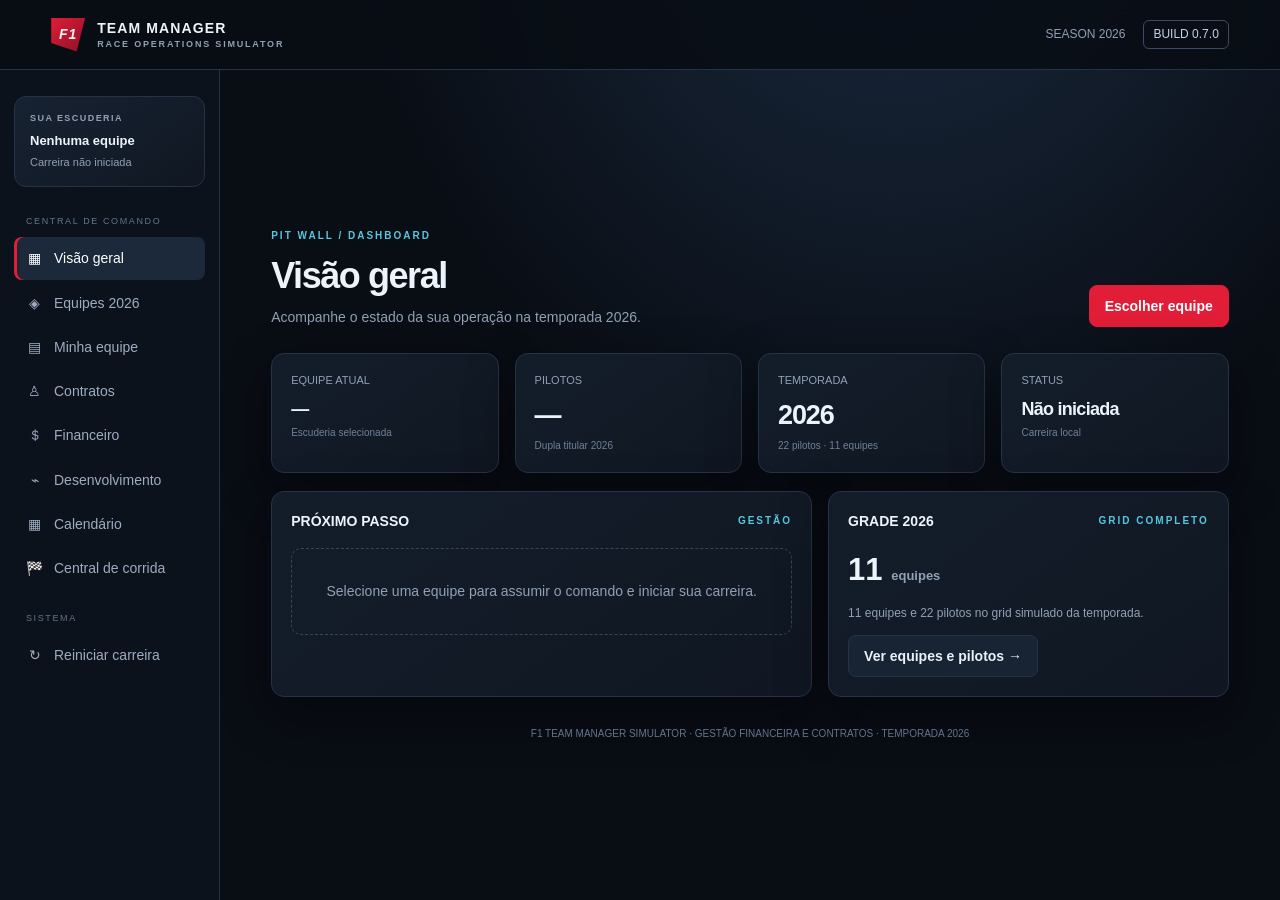
==== commit 53edca57: "Version 0.7" ====
--- a/index.html
+++ b/index.html
@@ -3,7 +3,7 @@
 <head>
 <meta charset="UTF-8">
 <meta name="viewport" content="width=device-width, initial-scale=1.0">
-<title>F1 Team Manager Simulator · v0.5</title>
+<title>F1 Team Manager Simulator · v0.7</title>
 <style>
 :root{--bg:#090d14;--panel:#111925;--panel2:#151f2d;--line:#263346;--muted:#91a0b5;--text:#edf3fb;--accent:#e11d38;--cyan:#55c7df;--green:#48c78e;--shadow:0 18px 50px #0006}
 *{box-sizing:border-box}body{margin:0;background:radial-gradient(ellipse at 70% -20%,#1b2c43 0,transparent 45%),var(--bg);color:var(--text);font:14px/1.45 Inter,Segoe UI,Arial,sans-serif}
@@ -29,12 +29,40 @@
 
 .devgrid{grid-template-columns:repeat(2,minmax(0,1fr));margin-bottom:16px}.devcard{position:relative;overflow:hidden}.devtop{display:flex;justify-content:space-between;gap:12px;align-items:flex-start}.devicon{width:42px;height:42px;border-radius:10px;background:#1c2b3d;display:grid;place-items:center;font-size:20px}.devlevel{font-size:11px;color:var(--cyan);font-weight:700}.devbar{height:7px;background:#253449;border-radius:99px;overflow:hidden;margin:13px 0}.devbar span{display:block;height:100%;background:linear-gradient(90deg,var(--cyan),#3b82f6);border-radius:99px}.devmeta{display:flex;justify-content:space-between;gap:10px;color:var(--muted);font-size:11px}.devcard h3{margin:13px 0 5px}.devcard p{color:var(--muted);font-size:11px;min-height:32px}.projectbox{border:1px solid #36516b;background:linear-gradient(120deg,#172a3d,#121d2a);border-radius:12px;padding:18px;margin-bottom:16px}.money{font-variant-numeric:tabular-nums}.positive{color:var(--green)}.negative{color:#ff7182}.tablewrap{overflow-x:auto}table{width:100%;border-collapse:collapse;font-size:12px}th,td{text-align:left;padding:12px 10px;border-bottom:1px solid var(--line);white-space:nowrap}th{color:var(--muted);font-size:10px;letter-spacing:.1em;font-weight:700}td strong{font-size:12px}.pill{display:inline-block;padding:4px 8px;border-radius:99px;background:#1c2b3d;color:#c4d3e6;font-size:10px}.financegrid{grid-template-columns:repeat(3,minmax(0,1fr));margin-bottom:16px}.actionrow{display:flex;gap:9px;flex-wrap:wrap}.driver-actions{margin-left:auto}.drivercard{flex-wrap:wrap}.drivercard .details{min-width:0}.drivercard .contract-meta{font-size:10px;color:var(--muted);margin-top:5px}
 @media(max-width:850px){.financegrid{grid-template-columns:1fr}.devgrid{grid-template-columns:1fr}.driver-actions{margin-left:0}}
+
+/* BUILD 0.6 · Race Control */
+.race-layout{display:grid;grid-template-columns:minmax(0,1.7fr) minmax(280px,1fr);gap:16px;align-items:start}
+.race-canvas-wrap{background:#07100e;border:1px solid #2b3b45;border-radius:13px;overflow:hidden;position:relative}
+#raceCanvas{display:block;width:100%;height:auto;aspect-ratio:900/520}
+.race-overlay{position:absolute;left:14px;top:13px;background:#07111ddd;border:1px solid #3b4b58;border-radius:7px;padding:7px 10px;font-size:10px;letter-spacing:.12em;color:#dce7f1}
+.race-controls{display:flex;gap:8px;flex-wrap:wrap;margin-top:12px}
+.race-controls .btn.selected{border-color:var(--cyan);background:#1c3545}
+.race-side{display:grid;gap:14px}
+.race-side .card{padding:15px}
+.race-statrow{display:flex;justify-content:space-between;gap:12px;padding:8px 0;border-bottom:1px solid var(--line);font-size:12px}
+.race-statrow:last-child{border:0}
+.race-statrow span{color:var(--muted)}
+.race-meter{height:7px;background:#273648;border-radius:99px;overflow:hidden;margin-top:5px}
+.race-meter span{display:block;height:100%;background:linear-gradient(90deg,#55c7df,#48c78e);width:0}
+.race-table{max-height:490px;overflow:auto}
+.race-table table{font-size:11px}
+.race-table th,.race-table td{padding:8px 7px}
+.race-table tr.own-car{background:#1b2c40}
+.race-table tr.own-car td:first-child{border-left:3px solid var(--team,var(--cyan))}
+.race-controls-grid{display:grid;grid-template-columns:1fr 1fr;gap:10px}
+.race-controls-grid label{display:block;color:var(--muted);font-size:10px;margin-bottom:5px}
+.race-controls-grid select{width:100%;padding:10px;border:1px solid var(--line);border-radius:7px;background:#101a27;color:var(--text)}
+.race-message{border:1px solid #354a60;background:#142235;border-radius:9px;padding:10px 12px;color:#c7d6e8;font-size:11px;min-height:42px}
+.race-result{border:1px solid #42634f;background:#14271f;border-radius:10px;padding:14px;margin-top:12px}
+@media(max-width:980px){.race-layout{grid-template-columns:1fr}}
+@media(max-width:560px){.race-controls-grid{grid-template-columns:1fr}.race-controls .btn{flex:1}}
+
 </style>
 </head>
 <body>
 <header class="topbar">
  <div class="brand"><div class="brandmark">F1</div><div>TEAM MANAGER<small>RACE OPERATIONS SIMULATOR</small></div></div>
- <div class="topright"><span>SEASON 2026</span><span class="version">BUILD 0.5.0</span></div>
+ <div class="topright"><span>SEASON 2026</span><span class="version">BUILD 0.7.0</span></div>
 </header>
 <div class="layout">
 <aside>
@@ -48,6 +76,7 @@
   <button data-page="finance"><i>＄</i> Financeiro</button>
   <button data-page="development"><i>⌁</i> Desenvolvimento</button>
   <button data-page="calendar"><i>▦</i> Calendário</button>
+  <button data-page="race"><i>🏁</i> Central de corrida</button>
  </nav>
  <div class="navlabel">SISTEMA</div>
  <nav class="nav"><button id="resetBtn"><i>↻</i> Reiniciar carreira</button></nav>
@@ -104,6 +133,54 @@
  <div id="activeProject" class="projectbox"><strong>Nenhum projeto em andamento</strong><p class="muted">Escolha uma área abaixo para iniciar o desenvolvimento.</p></div>
  <div id="developmentContent" class="grid devgrid"><div class="empty">Assuma uma equipe para acessar a engenharia.</div></div>
 </section>
+
+<section id="race" class="section">
+ <div class="pagehead"><div><div class="eyebrow">RACE CONTROL / LIVE OPERATIONS</div><h1>Central de corrida</h1><p class="sub">Acompanhe os 22 carros e intervenha na estratégia dos seus dois pilotos.</p></div><span class="pill">SIMULAÇÃO 2D · 12 VOLTAS</span></div>
+ <div class="notice">Modo híbrido: a corrida é simulada automaticamente. Você controla o ritmo e pode chamar seus pilotos para os boxes. Velocidade padrão 1×, sem aceleração artificial.</div>
+ <div class="race-layout">
+  <div>
+   <div class="race-canvas-wrap"><canvas id="raceCanvas" width="900" height="520" aria-label="Circuito 2D com os carros da corrida"></canvas><div class="race-overlay" id="raceStatus">AGUARDANDO LARGADA</div></div>
+   <div class="race-controls">
+    <button class="btn primary" id="raceStartBtn">▶ Iniciar corrida</button>
+    <button class="btn" id="racePauseBtn" disabled>Ⅱ Pausar</button>
+    <button class="btn" id="raceResetBtn">↻ Nova corrida</button>
+    <button class="btn selected" id="speed1Btn">1× Realista</button>
+    <button class="btn" id="speed2Btn">2×</button>
+   </div>
+   <div class="grid stats" style="margin-top:14px;grid-template-columns:repeat(3,minmax(0,1fr))">
+    <div class="card"><div class="statlabel">VOLTA</div><div class="statvalue" id="raceLap">— / 12</div><div class="statfoot">Progresso da prova</div></div>
+    <div class="card"><div class="statlabel">TEMPO DE PROVA</div><div class="statvalue" id="raceClock">00:00</div><div class="statfoot">Tempo simulado</div></div>
+    <div class="card"><div class="statlabel">CARROS NA PISTA</div><div class="statvalue" id="raceRunning">22</div><div class="statfoot">Competidores ativos</div></div>
+   </div>
+   <div class="card" style="margin-top:14px"><div class="cardhead"><h2>CLASSIFICAÇÃO AO VIVO</h2><span class="eyebrow">22 CARROS</span></div><div class="race-table" id="raceLeaderboard"><div class="empty">Inicie uma corrida para carregar a classificação.</div></div></div>
+  </div>
+  <div class="race-side">
+   <div class="card"><div class="cardhead"><h2>ESTRATÉGIA DA EQUIPE</h2><span class="eyebrow">PIT WALL</span></div>
+    <div class="race-controls-grid">
+     <div><label for="raceDriverSelect">PILOTO CONTROLADO</label><select id="raceDriverSelect"><option value="0">Piloto 1</option><option value="1">Piloto 2</option></select></div>
+     <div><label for="racePaceSelect">RITMO DE CORRIDA</label><select id="racePaceSelect"><option value="conservative">Conservador</option><option value="balanced" selected>Equilibrado</option><option value="push">Ataque</option></select></div>
+     <div><label for="raceTireSelect">PNEU PARA O PIT STOP</label><select id="raceTireSelect"><option value="soft">Macio</option><option value="medium" selected>Médio</option><option value="hard">Duro</option></select></div>
+     <div style="display:flex;align-items:end"><button class="btn primary" style="width:100%" id="pitCallBtn" disabled>Chamar aos boxes</button></div>
+    </div>
+    <div id="raceDriverStatus" style="margin-top:14px"><div class="empty">Os dados dos pilotos aparecerão durante a corrida.</div></div>
+    <div id="raceMessage" class="race-message" style="margin-top:12px">Aguardando a largada. Prepare sua estratégia.</div>
+   </div>
+   <div class="card"><div class="cardhead"><h2>INFORMAÇÕES DA PROVA</h2><span class="eyebrow">RACE DATA</span></div>
+    <div class="race-statrow"><span>Circuito</span><strong>Grand Prix Demo</strong></div>
+    <div class="race-statrow"><span>Condição</span><strong>Seco · 24 °C</strong></div>
+    <div class="race-statrow"><span>Distância</span><strong>12 voltas</strong></div>
+    <div class="race-statrow"><span>Paradas</span><strong id="racePitCount">0</strong></div>
+    <div class="race-statrow"><span>Seu melhor resultado</span><strong id="raceBestResult">—</strong></div>
+   </div>
+   <div class="card"><div class="cardhead"><h2>LEITURA DO CARRO</h2><span class="eyebrow">TELEMETRIA</span></div>
+    <div class="statlabel">DESGASTE DOS PNEUS</div><div class="race-meter"><span id="tireMeter"></span></div><div class="race-statrow"><span id="tireLabel">—</span><strong id="tireValue">—</strong></div>
+    <div class="statlabel" style="margin-top:12px">COMBUSTÍVEL</div><div class="race-meter"><span id="fuelMeter"></span></div><div class="race-statrow"><span>Combustível restante</span><strong id="fuelValue">—</strong></div>
+   </div>
+  </div>
+ </div>
+ <div id="raceResult" class="race-result" style="display:none"></div>
+</section>
+
 <section id="calendar" class="section">
  <div class="pagehead"><div><div class="eyebrow">RACE CONTROL / CALENDÁRIO</div><h1>Calendário</h1><p class="sub">Estrutura inicial da temporada.</p></div></div>
  <div class="card"><h2>Temporada 2026</h2><p class="muted">O calendário detalhado e a simulação dos finais de semana serão adicionados em uma atualização futura.</p><div class="notice">Módulo de calendário em preparação. A seleção de equipe e o salvamento local já estão disponíveis.</div></div>
@@ -136,12 +213,12 @@
 function team(id){return TEAMS.find(t=>t.id===id)}
 function toast(msg){const el=$("toast");el.textContent=msg;el.style.display="block";clearTimeout(toast.timer);toast.timer=setTimeout(()=>el.style.display="none",2600)}
 function save(){try{localStorage.setItem(STORE,JSON.stringify(career));}catch(e){toast("Não foi possível salvar neste navegador.");}}
-function load(){try{career=JSON.parse(localStorage.getItem(STORE)||"null");if(!career){const old=JSON.parse(localStorage.getItem(OLD_STORE)||localStorage.getItem(LEGACY_STORE)||"null");if(old&&team(old.teamId)){career=old.contracts?old:makeCareer(old.teamId);career.contracts ||= makeCareer(old.teamId).contracts;career.cash ??= TEAM_BUDGET[old.teamId];career.month ||= 1;career.operatingCost ??= TEAM_BUDGET[old.teamId]*.055;career.sponsorIncome ??= TEAM_BUDGET[old.teamId]*.09;career.transactions ||= [];career.development ||= {aero:1,power:1,chassis:1,suspension:1};career.projectsDone ||= 0;career.activeProject ||= null;save();}}}catch(e){career=null}}
-function makeCareer(id){const t=team(id);const contracts=t.drivers.map(d=>{const data=DRIVER_GAME_DATA[d[1]]||[80,2];return {number:d[0],name:d[1],nationality:d[2],rating:data[0],salary:data[1],years:2};});return {teamId:id,season:2026,createdAt:new Date().toISOString(),status:"Carreira iniciada",month:1,cash:TEAM_BUDGET[id],operatingCost:TEAM_BUDGET[id]*.055, sponsorIncome:TEAM_BUDGET[id]*.09,contracts,transactions:[{label:"Investimento inicial da equipe",amount:TEAM_BUDGET[id],type:"income",month:1}],development:{aero:1,power:1,chassis:1,suspension:1},projectsDone:0,activeProject:null};}
+function load(){try{career=JSON.parse(localStorage.getItem(STORE)||"null");if(!career){const old=JSON.parse(localStorage.getItem(OLD_STORE)||localStorage.getItem(LEGACY_STORE)||"null");if(old&&team(old.teamId)){career=old.contracts?old:makeCareer(old.teamId);career.contracts ||= makeCareer(old.teamId).contracts;career.cash ??= TEAM_BUDGET[old.teamId];career.month ||= 1;career.operatingCost ??= TEAM_BUDGET[old.teamId]*.055;career.sponsorIncome ??= TEAM_BUDGET[old.teamId]*.09;career.transactions ||= [];career.development ||= {aero:1,power:1,chassis:1,suspension:1};career.projectsDone ||= 0;career.activeProject ||= null;career.teamPoints ||= 0;career.raceHistory ||= [];save();}}}catch(e){career=null}}
+function makeCareer(id){const t=team(id);const contracts=t.drivers.map(d=>{const data=DRIVER_GAME_DATA[d[1]]||[80,2];return {number:d[0],name:d[1],nationality:d[2],rating:data[0],salary:data[1],years:2};});return {teamId:id,season:2026,createdAt:new Date().toISOString(),status:"Carreira iniciada",month:1,cash:TEAM_BUDGET[id],operatingCost:TEAM_BUDGET[id]*.055, sponsorIncome:TEAM_BUDGET[id]*.09,contracts,transactions:[{label:"Investimento inicial da equipe",amount:TEAM_BUDGET[id],type:"income",month:1}],development:{aero:1,power:1,chassis:1,suspension:1},projectsDone:0,activeProject:null,teamPoints:0,raceHistory:[]};}
 function renderTeams(){$("teamGrid").innerHTML=TEAMS.map(t=>`<article class="teamcard ${selectedId===t.id?'selected':''}" data-team="${t.id}" style="--team:${t.color}" tabindex="0" role="button" aria-pressed="${selectedId===t.id}" aria-label="Selecionar ${t.name}"><div class="teamstripe"></div><div class="teambody"><div class="teamtop"><div class="teamlogo">${t.abbr}</div><span class="muted" style="font-size:10px">2026</span></div><div class="teamname">${t.name}</div><div class="engine">UNIDADE DE POTÊNCIA · ${t.engine}</div><div class="drivers">${t.drivers.map(d=>`<div class="driverline"><span>${d[1]}</span><span>#${d[0]}</span></div>`).join("")}</div></div></article>`).join("");document.querySelectorAll("[data-team]").forEach(el=>{el.addEventListener("click",()=>selectTeam(el.dataset.team));el.addEventListener("keydown",e=>{if(e.key==="Enter"||e.key===" "){e.preventDefault();selectTeam(el.dataset.team)}})});$("takeTeamBtn").disabled=!selectedId;}
 function selectTeam(id){selectedId=id;renderTeams();toast(team(id).name+" selecionada.");}
-function startCareer(){if(!selectedId)return;if(career&&!confirm("Iniciar outra carreira? O progresso atual será substituído."))return;career=makeCareer(selectedId);save();renderAll();showPage("overview");toast("Você assumiu a "+team(selectedId).name+"!");}
-function showPage(page){document.querySelectorAll(".section").forEach(s=>s.classList.toggle("active",s.id===page));document.querySelectorAll(".nav [data-page]").forEach(b=>b.classList.toggle("active",b.dataset.page===page));if(page==="teams")renderTeams();if(page==="finance"||page==="contracts")renderAll();}
+function startCareer(){if(!selectedId)return;if(career&&!confirm("Iniciar outra carreira? O progresso atual será substituído."))return;stopRaceTimer();race=null;career=makeCareer(selectedId);save();renderAll();showPage("overview");toast("Você assumiu a "+team(selectedId).name+"!");}
+function showPage(page){document.querySelectorAll(".section").forEach(s=>s.classList.toggle("active",s.id===page));document.querySelectorAll(".nav [data-page]").forEach(b=>b.classList.toggle("active",b.dataset.page===page));if(page==="teams")renderTeams();if(page==="finance"||page==="contracts"||page==="development"||page==="race")renderAll();if(page==="race"){if(!race&&career)createRace();drawRaceTrack();}}
 function payroll(){return career?career.contracts.reduce((sum,c)=>sum+c.salary/12,0):0;}
 function renderContracts(t){const el=$("contractsContent");if(!t){el.innerHTML='<div class="empty">Assuma uma equipe para gerenciar os contratos.</div>';return;}el.innerHTML=career.contracts.map(c=>`<div class="card drivercard" style="--team:${t.color}"><div class="number">#${c.number}</div><div class="details"><h3>${c.name}</h3><p class="muted" style="margin:0;font-size:11px">${c.nationality} · Nota ${c.rating}/100</p><div class="contract-meta">Salário: <strong>${money(c.salary)}/ano</strong> · Duração restante: <strong>${c.years} ano(s)</strong></div></div><div class="driver-actions"><button class="btn" data-renew="${c.number}">Renovar +1 ano</button></div></div>`).join('');el.querySelectorAll('[data-renew]').forEach(b=>b.addEventListener('click',()=>renewContract(b.dataset.renew)));}
 function renewContract(number){const c=career?.contracts.find(x=>x.number===number);if(!c)return;if(c.years>=5){toast("Contrato já está no limite de 5 anos.");return;}if(!confirm(`Renovar ${c.name} por mais um ano? O salário anual aumenta 10%.`))return;const old=c.salary;c.years++;c.salary=+(c.salary*1.10).toFixed(2);career.transactions.unshift({label:`Contrato renovado: ${c.name} (salário +10%)`,amount:0,type:'info',month:career.month});save();renderAll();toast("Contrato renovado.");}
@@ -154,16 +231,104 @@
 function devLevel(key){return career?.development?.[key]||1;}
 function devCost(key){return +(DEV_PARTS[key].base*Math.pow(devLevel(key),1.55)).toFixed(1);}
 function carScore(){if(!career)return 0;return Math.min(100,Math.round(70+Object.values(career.development||{}).reduce((a,b)=>a+(b-1)*2.5,0)));}
-function startDevelopment(key){if(!career)return;const part=DEV_PARTS[key],level=devLevel(key);if(!part)return;if(career.activeProject){toast("Conclua o projeto atual antes de iniciar outro.");return;}if(level>=5){toast("Esta área já atingiu o nível máximo.");return;}const cost=devCost(key);if(career.cash<cost){toast("Saldo insuficiente para este projeto.");return;}if(!confirm(`Iniciar ${part.name} nível ${level+1} por ${money(cost)}? O projeto será concluído ao fechar o próximo mês.`))return;career.cash=+(career.cash-cost).toFixed(2);career.activeProject={key,name:part.name,targetLevel:level+1,cost,startedMonth:career.month};career.transactions.unshift({label:`Projeto iniciado: ${part.name} nível ${level+1}`,amount:-cost,type:"expense",month:career.month});career.transactions=career.transactions.slice(0,30);save();renderAll();toast("Projeto de engenharia iniciado.");}
+function startDevelopment(key){
+ if(!career){toast("Inicie uma carreira antes de desenvolver o carro.");return false;}
+ const part=DEV_PARTS[key];
+ if(!part){toast("Área de desenvolvimento inválida.");return false;}
+ const level=devLevel(key);
+ if(career.activeProject){toast("Já existe um projeto em andamento. Feche o mês para concluí-lo.");return false;}
+ if(level>=5){toast("Esta área já atingiu o nível máximo.");return false;}
+ const cash=Number(career.cash);
+ const cost=devCost(key);
+ if(!Number.isFinite(cash)||cash<cost){toast("Saldo insuficiente para este projeto.");return false;}
+ // A ação é executada diretamente no clique. O custo e o projeto são persistidos juntos.
+ career.cash=+(cash-cost).toFixed(2);
+ career.activeProject={key,name:part.name,targetLevel:level+1,cost,startedMonth:career.month};
+ career.transactions=Array.isArray(career.transactions)?career.transactions:[];
+ career.transactions.unshift({label:`Projeto iniciado: ${part.name} nível ${level+1}`,amount:-cost,type:"expense",month:career.month});
+ career.transactions=career.transactions.slice(0,30);
+ save();
+ renderAll();
+ showPage("development");
+ toast(`${part.name}: projeto iniciado. Investimento de ${money(cost)} registrado.`);
+ return true;
+}
 function renderDevelopment(t){const content=$("developmentContent");if(!t){content.innerHTML='<div class="empty">Assuma uma equipe para acessar a engenharia.</div>';$('carRating').textContent=$('projectsDone').textContent=$('nextProjectCost').textContent=$('devCash').textContent='—';$('activeProject').innerHTML='<strong>Nenhum projeto em andamento</strong><p class="muted">Assuma uma equipe para começar a desenvolver o carro.</p>';return;}
  $('carRating').textContent=carScore()+"/100";$('projectsDone').textContent=career.projectsDone||0;$('devCash').textContent=money(career.cash);const costs=Object.keys(DEV_PARTS).filter(k=>devLevel(k)<5).map(devCost);$('nextProjectCost').textContent=costs.length?money(Math.min(...costs)):"Nível máximo";
  const active=career.activeProject;$('activeProject').innerHTML=active?`<div class="eyebrow">PROJETO EM ANDAMENTO · MÊS ${active.startedMonth}</div><h3>${active.name} · Nível ${active.targetLevel}</h3><p class="muted">Investimento de ${money(active.cost)}. Feche o mês para concluir e instalar a melhoria.</p><div class="devbar"><span style="width:55%"></span></div><small class="muted">Desenvolvimento em andamento</small>`:'<div class="eyebrow">CENTRO DE ENGENHARIA</div><strong>Nenhum projeto em andamento</strong><p class="muted">Selecione uma área para iniciar uma melhoria. O custo será debitado imediatamente.</p>';
- content.innerHTML=Object.entries(DEV_PARTS).map(([key,p])=>{const level=devLevel(key),cost=devCost(key),max=level>=5,activeKey=active?.key===key;return `<article class="card devcard"><div class="devtop"><div class="devicon">${p.icon}</div><div class="devlevel">NÍVEL ${level}/5</div></div><h3>${p.name}</h3><p>${p.desc}</p><div class="devbar"><span style="width:${level*20}%"></span></div><div class="devmeta"><span>${p.stat}</span><strong>${level*20}%</strong></div><div class="actionrow" style="margin-top:15px"><button class="btn primary" data-upgrade="${key}" ${max||active?'disabled':''}>${max?'Nível máximo':activeKey?'Projeto ativo':active?'Outro projeto ativo':'Desenvolver · '+money(cost)}</button></div></article>`}).join('');content.querySelectorAll('[data-upgrade]').forEach(b=>b.addEventListener('click',()=>startDevelopment(b.dataset.upgrade)));}
+ content.innerHTML=Object.entries(DEV_PARTS).map(([key,p])=>{const level=devLevel(key),cost=devCost(key),max=level>=5,activeKey=active?.key===key;return `<article class="card devcard"><div class="devtop"><div class="devicon">${p.icon}</div><div class="devlevel">NÍVEL ${level}/5</div></div><h3>${p.name}</h3><p>${p.desc}</p><div class="devbar"><span style="width:${level*20}%"></span></div><div class="devmeta"><span>${p.stat}</span><strong>${level*20}%</strong></div><div class="actionrow" style="margin-top:15px"><button type="button" class="btn primary" data-upgrade="${key}" ${max||active?'disabled':''}>${max?'Nível máximo':activeKey?'Projeto ativo':active?'Outro projeto ativo':'Desenvolver · '+money(cost)}</button></div></article>`}).join('');}
+
+// --- Race Simulation 0.6: 2D top-down, strategy-driven hybrid mode ---
+const RACE_LAPS=12, RACE_LAP_MS=24000;
+const RACE_DRIVERS=[
+ {teamId:'mclaren',team:'McLaren',color:'#ff8700',name:'Lando Norris',rating:94,number:1},{teamId:'mclaren',team:'McLaren',color:'#ff8700',name:'Oscar Piastri',rating:92,number:81},
+ {teamId:'mercedes',team:'Mercedes',color:'#00a19c',name:'George Russell',rating:91,number:63},{teamId:'mercedes',team:'Mercedes',color:'#00a19c',name:'Kimi Antonelli',rating:84,number:12},
+ {teamId:'redbull',team:'Red Bull',color:'#3671c6',name:'Max Verstappen',rating:97,number:3},{teamId:'redbull',team:'Red Bull',color:'#3671c6',name:'Isack Hadjar',rating:82,number:6},
+ {teamId:'ferrari',team:'Ferrari',color:'#e80020',name:'Charles Leclerc',rating:94,number:16},{teamId:'ferrari',team:'Ferrari',color:'#e80020',name:'Lewis Hamilton',rating:93,number:44},
+ {teamId:'williams',team:'Williams',color:'#1868db',name:'Alexander Albon',rating:87,number:23},{teamId:'williams',team:'Williams',color:'#1868db',name:'Carlos Sainz',rating:90,number:55},
+ {teamId:'racingbulls',team:'Racing Bulls',color:'#6692ff',name:'Liam Lawson',rating:83,number:30},{teamId:'racingbulls',team:'Racing Bulls',color:'#6692ff',name:'Arvid Lindblad',rating:78,number:41},
+ {teamId:'astonmartin',team:'Aston Martin',color:'#00665e',name:'Fernando Alonso',rating:91,number:14},{teamId:'astonmartin',team:'Aston Martin',color:'#00665e',name:'Lance Stroll',rating:82,number:18},
+ {teamId:'haas',team:'Haas',color:'#b6babd',name:'Esteban Ocon',rating:86,number:31},{teamId:'haas',team:'Haas',color:'#b6babd',name:'Oliver Bearman',rating:83,number:87},
+ {teamId:'audi',team:'Audi',color:'#d8dce2',name:'Nico Hülkenberg',rating:86,number:27},{teamId:'audi',team:'Audi',color:'#d8dce2',name:'Gabriel Bortoleto',rating:82,number:5},
+ {teamId:'alpine',team:'Alpine',color:'#ff69b4',name:'Pierre Gasly',rating:88,number:10},{teamId:'alpine',team:'Alpine',color:'#ff69b4',name:'Franco Colapinto',rating:80,number:43},
+ {teamId:'cadillac',team:'Cadillac',color:'#d6bd83',name:'Sergio Pérez',rating:88,number:11},{teamId:'cadillac',team:'Cadillac',color:'#d6bd83',name:'Valtteri Bottas',rating:87,number:77}
+];
+const TRACK_POINTS=[[.12,.34],[.18,.18],[.36,.12],[.55,.16],[.72,.13],[.86,.23],[.91,.40],[.86,.57],[.73,.65],[.64,.80],[.45,.84],[.29,.77],[.17,.67],[.10,.51]];
+let race=null,raceTimer=null,raceLastTick=0,raceSpeed=1;
+function trackPoint(progress,lane=0){const p=((progress%1)+1)%1,scaled=p*TRACK_POINTS.length,i=Math.floor(scaled),f=scaled-i,a=TRACK_POINTS[i],b=TRACK_POINTS[(i+1)%TRACK_POINTS.length];const x=(a[0]+(b[0]-a[0])*f)*900,y=(a[1]+(b[1]-a[1])*f)*520;const dx=(b[0]-a[0])*900,dy=(b[1]-a[1])*520,len=Math.hypot(dx,dy)||1;return {x:x-(dy/len)*lane,y:y+(dx/len)*lane,angle:Math.atan2(dy,dx)};}
+function drawRaceTrack(){const canvas=$('raceCanvas');if(!canvas)return;const ctx=canvas.getContext('2d');ctx.clearRect(0,0,900,520);ctx.fillStyle='#10251e';ctx.fillRect(0,0,900,520);
+ const path=()=>{ctx.beginPath();TRACK_POINTS.forEach((p,i)=>{const x=p[0]*900,y=p[1]*520;i?ctx.lineTo(x,y):ctx.moveTo(x,y)});ctx.closePath();};
+ path();ctx.lineJoin='round';ctx.strokeStyle='#17212b';ctx.lineWidth=104;ctx.stroke();path();ctx.strokeStyle='#cbd3d8';ctx.lineWidth=78;ctx.stroke();path();ctx.strokeStyle='#3a4650';ctx.lineWidth=68;ctx.stroke();path();ctx.strokeStyle='#aeb7bd';ctx.lineWidth=2;ctx.setLineDash([14,13]);ctx.stroke();ctx.setLineDash([]);
+ // Start/finish marker
+ const start=trackPoint(0,0);ctx.save();ctx.translate(start.x,start.y);ctx.rotate(start.angle);for(let i=0;i<8;i++){ctx.fillStyle=i%2?'#101820':'#f4f6f8';ctx.fillRect(-3,-40+i*10,7,10);}ctx.restore();
+ if(race){const ordered=[...race.cars].sort((a,b)=>a.progress-b.progress);ordered.forEach(car=>{if(car.finished)return;const lane=car.teamId===career?.teamId?(car.driverIndex===0?-9:9):(car.grid%2?12:-12);const pos=trackPoint(car.progress,lane);ctx.save();ctx.translate(pos.x,pos.y);ctx.rotate(pos.angle);ctx.fillStyle='#05080c';ctx.fillRect(-10,-5,20,10);ctx.fillStyle=car.color;ctx.fillRect(-8,-4,15,8);ctx.fillStyle='#eaf2f8';ctx.fillRect(1,-2,4,4);ctx.fillStyle='#111';ctx.fillRect(-8,-6,5,2);ctx.fillRect(-8,4,5,2);ctx.fillRect(5,-6,5,2);ctx.fillRect(5,4,5,2);if(car.teamId===career?.teamId){ctx.strokeStyle='#fff';ctx.lineWidth=1.4;ctx.strokeRect(-10,-6,21,12);}ctx.restore();});}
+}
+function raceMessage(msg){$('raceMessage').textContent=msg;}
+function createRace(){if(!career){toast('Assuma uma equipe antes de iniciar uma corrida.');return;}stopRaceTimer();race={cars:RACE_DRIVERS.map((d,i)=>({ ...d,grid:i,progress:-i*.002,wear:0.04,fuel:100,tire:'medium',pace:'balanced',pitRequested:false,pitTimer:0,pitStops:0,finished:false,finishTime:null,driverIndex:d.teamId===career.teamId?RACE_DRIVERS.filter(x=>x.teamId===career.teamId).findIndex(x=>x.name===d.name):-1})),elapsed:0,running:false,finished:false,selected:0,lastMessage:'Luzes apagadas em breve.'};$('raceResult').style.display='none';$('raceStartBtn').disabled=false;$('raceStartBtn').textContent='▶ Iniciar corrida';$('racePauseBtn').disabled=true;$('raceDriverSelect').innerHTML=RACE_DRIVERS.filter(x=>x.teamId===career.teamId).map((d,i)=>`<option value="${i}">${d.name}</option>`).join('');$('racePaceSelect').value='balanced';$('raceTireSelect').value='medium';raceSpeed=1;$('speed1Btn').classList.add('selected');$('speed2Btn').classList.remove('selected');$('racePitCount').textContent='0';$('raceBestResult').textContent=career.raceHistory?.length?`P${Math.min(...career.raceHistory[0].positions.map(x=>x.position))}`:'—';raceMessage('Grid formado. Prepare a estratégia e inicie a corrida.');$('raceStatus').textContent='GRID FORMADO';renderRace();drawRaceTrack();}
+function stopRaceTimer(){if(raceTimer){clearInterval(raceTimer);raceTimer=null;}}
+function startRace(){if(!race)createRace();if(!race||race.finished)return;if(!race.running){race.running=true;raceLastTick=performance.now();raceTimer=setInterval(tickRace,100);$('raceStartBtn').disabled=true;$('racePauseBtn').disabled=false;$('raceStatus').textContent='CORRIDA EM ANDAMENTO';raceMessage('Largada! Acompanhe o ritmo e monitore os pneus.');}}
+function pauseRace(){if(!race||!race.running)return;race.running=false;stopRaceTimer();$('raceStartBtn').disabled=false;$('raceStartBtn').textContent='▶ Retomar corrida';$('racePauseBtn').disabled=true;$('raceStatus').textContent='CORRIDA PAUSADA';raceMessage('Simulação pausada. Ajuste sua estratégia antes de retomar.');}
+function tickRace(){if(!race||!race.running)return;const now=performance.now(),dt=Math.min(250,now-raceLastTick)*raceSpeed;raceLastTick=now;race.elapsed+=dt;
+ race.cars.forEach(car=>{if(car.finished)return;if(car.pitTimer>0){car.pitTimer-=dt;if(car.pitTimer<=0){car.pitTimer=0;car.wear=.035;car.fuel=Math.min(100,car.fuel+28);car.tire=car.nextTire||'medium';car.nextTire=null;raceMessage(`${car.name} voltou à pista com pneus ${tireName(car.tire).toLowerCase()}.`);}return;}
+ const paceFactor=car.pace==='push'?1.045:car.pace==='conservative' ? .965 : 1;const tireFactor=car.tire==='soft'?1.035:car.tire==='hard'?.982:1;const wearPenalty=1-Math.max(0,car.wear-.25)*.16;const carFactor=.965+(car.rating/100)*.065+(car.teamId===career.teamId?(carScore()-70)*.0007:0);const variation=1+Math.sin(race.elapsed/3700+car.grid*1.7)*.004;const fuelPenalty=.98+car.fuel*.0002;const speed=paceFactor*tireFactor*wearPenalty*carFactor*variation*fuelPenalty;
+ const oldLap=Math.floor(car.progress);car.progress+=dt/RACE_LAP_MS*speed;const newLap=Math.floor(car.progress);const lapsDone=Math.max(0,newLap-oldLap);car.wear=Math.min(1,car.wear+dt/RACE_LAP_MS*(car.tire==='soft' ? .105 : car.tire==='hard' ? .045 : .068));car.fuel=Math.max(0,car.fuel-dt/RACE_LAP_MS*5.2);
+ if(car.pitRequested&&newLap>oldLap){car.pitRequested=false;car.pitTimer=4200;car.pitStops++;car.nextTire=car.requestedTire||'medium';car.requestedTire=null;raceMessage(`${car.name} entrou nos boxes para trocar pneus.`);}
+ if(car.progress>=RACE_LAPS){car.finished=true;car.finishTime=race.elapsed;}
+ });
+ if(race.cars.every(c=>c.finished)){finishRace();return;}renderRace();drawRaceTrack();}
+function tireName(t){return ({soft:'Macio',medium:'Médio',hard:'Duro'})[t]||'Médio';}
+function selectedRaceCar(){if(!race)return null;const own=race.cars.filter(c=>c.teamId===career?.teamId);return own[Number($('raceDriverSelect').value)||0]||null;}
+function callPit(){const car=selectedRaceCar();if(!race?.running||!car||car.finished)return;if(car.pitRequested||car.pitTimer>0){raceMessage(`${car.name} já tem uma parada programada ou está nos boxes.`);return;}car.pitRequested=true;car.requestedTire=$('raceTireSelect').value;raceMessage(`Ordem enviada: ${car.name} vai parar na próxima passagem pela linha de chegada.`);renderRace();}
+function applyPace(){const car=selectedRaceCar();if(!car)return;car.pace=$('racePaceSelect').value;raceMessage(`Ritmo de ${car.name}: ${car.pace==='push'?'ataque':car.pace==='conservative'?'conservador':'equilibrado'}.`);renderRace();}
+function renderRace(){if(!race)return;const cars=[...race.cars].sort((a,b)=>b.progress-a.progress);const own=selectedRaceCar();const lap=Math.min(RACE_LAPS,Math.max(1,Math.floor((own?.progress||0))+1));$('raceLap').textContent=`${lap} / ${RACE_LAPS}`;$('raceClock').textContent=formatRaceTime(race.elapsed);$('raceRunning').textContent=race.cars.filter(c=>!c.finished).length;$('racePitCount').textContent=race.cars.filter(c=>c.teamId===career.teamId).reduce((a,c)=>a+c.pitStops,0);$('raceLeaderboard').innerHTML=`<table><thead><tr><th>POS</th><th>PILOTO</th><th>EQUIPE</th><th>VOLTA</th><th>PNEU</th></tr></thead><tbody>${cars.map((c,i)=>`<tr class="${c.teamId===career.teamId?'own-car':''}" style="--team:${c.color}"><td><strong>${i+1}</strong></td><td>${c.name}${c.teamId===career.teamId?' ★':''}</td><td>${c.team}</td><td>${Math.min(RACE_LAPS,Math.max(0,Math.floor(c.progress)))}/${RACE_LAPS}</td><td>${tireName(c.tire)}</td></tr>`).join('')}</tbody></table>`;
+ if(own){$('raceDriverStatus').innerHTML=`<div class="race-statrow"><span>${own.name}</span><strong>${own.finished?'Finalizado':`P${cars.findIndex(c=>c===own)+1}`}</strong></div><div class="race-statrow"><span>Ritmo</span><strong>${own.pace==='push'?'Ataque':own.pace==='conservative'?'Conservador':'Equilibrado'}</strong></div><div class="race-statrow"><span>Pneu atual</span><strong>${tireName(own.tire)}</strong></div><div class="race-statrow"><span>Paradas</span><strong>${own.pitStops}</strong></div>`;$('tireMeter').style.width=`${Math.max(0,100-own.wear*100)}%`;$('tireValue').textContent=`${Math.round(own.wear*100)}% usado`;$('tireLabel').textContent=tireName(own.tire);$('fuelMeter').style.width=`${own.fuel}%`;$('fuelValue').textContent=`${Math.round(own.fuel)}%`;$('pitCallBtn').disabled=!race.running||own.finished||own.pitRequested||own.pitTimer>0;} }
+function formatRaceTime(ms){const s=Math.floor(ms/1000);return `${String(Math.floor(s/60)).padStart(2,'0')}:${String(s%60).padStart(2,'0')}`;}
+function finishRace(){race.running=false;race.finished=true;stopRaceTimer();const cars=[...race.cars].sort((a,b)=>a.finishTime-b.finishTime);const own=cars.filter(c=>c.teamId===career.teamId);const points=[25,18,15,12,10,8,6,4,2,1];let earned=0;own.forEach(c=>{const pos=cars.indexOf(c);earned+=points[pos]||0;});career.teamPoints=(career.teamPoints||0)+earned;const result={month:career.month,positions:own.map(c=>({name:c.name,position:cars.indexOf(c)+1})),points:earned,elapsed:race.elapsed};career.raceHistory=career.raceHistory||[];career.raceHistory.unshift(result);career.raceHistory=career.raceHistory.slice(0,10);save();$('raceStartBtn').disabled=true;$('racePauseBtn').disabled=true;$('raceStatus').textContent='BANDEIRADA';$('raceRunning').textContent='0';$('raceBestResult').textContent=own.length?`P${Math.min(...own.map(c=>cars.indexOf(c)+1))}`:'—';$('raceResult').style.display='block';$('raceResult').innerHTML=`<strong>🏁 Corrida finalizada</strong><p>Seus pilotos terminaram em ${own.map(c=>`${c.name}: P${cars.indexOf(c)+1}`).join(' · ')}.</p><p>Pontos conquistados nesta prova: <strong>${earned}</strong> · Total da equipe: <strong>${career.teamPoints}</strong>.</p>`;raceMessage('Bandeirada! Resultado registrado na carreira.');renderRace();}
+
 function closeMonth(){if(!career)return;const p=payroll(),op=career.operatingCost,inc=career.sponsorIncome,net=inc-p-op;if(career.cash+net<0){toast("Saldo insuficiente para fechar o mês. Ajuste os contratos em uma atualização futura.");return;}career.cash=+(career.cash+net).toFixed(2);career.month++;if(career.activeProject){const project=career.activeProject;career.development[project.key]=project.targetLevel;career.projectsDone=(career.projectsDone||0)+1;career.transactions.unshift({label:`Projeto concluído: ${project.name} nível ${project.targetLevel}`,amount:0,type:"info",month:career.month-1});career.activeProject=null;}career.transactions.unshift({label:`Folha salarial · mês ${career.month-1}`,amount:-p,type:'expense',month:career.month-1},{label:`Custos operacionais · mês ${career.month-1}`,amount:-op,type:'expense',month:career.month-1},{label:`Receita de patrocinadores · mês ${career.month-1}`,amount:inc,type:'income',month:career.month-1});career.transactions=career.transactions.slice(0,30);save();renderAll();toast("Mês fechado. Caixa atualizado.");}
 function renderFinance(t){if(!t){$("cashValue").textContent=$("payrollValue").textContent=$("operatingValue").textContent="—";$("financeSummary").textContent="Assuma uma equipe para visualizar o financeiro.";$("transactions").textContent="Nenhuma movimentação.";return;}const p=payroll(),net=career.sponsorIncome-p-career.operatingCost;$("cashValue").textContent=money(career.cash);$("payrollValue").textContent=money(p);$("operatingValue").textContent=money(career.operatingCost);$("monthLabel").textContent=`Mês ${career.month}`;$("financeSummary").innerHTML=`<p>Receita de patrocinadores: <strong class="positive">+${money(career.sponsorIncome)}</strong></p><p>Folha salarial: <strong class="negative">−${money(p)}</strong></p><p>Custos operacionais: <strong class="negative">−${money(career.operatingCost)}</strong></p><hr style="border-color:var(--line)"><p>Resultado previsto do mês: <strong class="${net>=0?'positive':'negative'}">${net>=0?'+':'−'}${money(Math.abs(net))}</strong></p>`;$("transactions").innerHTML=career.transactions.length?`<div class="tablewrap"><table><thead><tr><th>MÊS</th><th>MOVIMENTAÇÃO</th><th>VALOR</th></tr></thead><tbody>${career.transactions.map(x=>`<tr><td>${x.month}</td><td>${x.label}</td><td class="${x.type==='income'?'positive':x.type==='expense'?'negative':''}">${x.type==='info'?'Info':(x.amount>0?'+':'')+money(x.amount)}</td></tr>`).join('')}</tbody></table></div>`:'Nenhuma movimentação.';}
-function renderAll(){const t=career?team(career.teamId):null;$("sideTeam").textContent=t?t.name:"Nenhuma equipe";$("sideStatus").textContent=career?`Temporada 2026 · Mês ${career.month}`:"Carreira não iniciada";$("statTeam").textContent=t?t.name:"—";$("statDrivers").textContent=t?"02":"—";$("statStatus").textContent=career?"Em andamento":"Não iniciada";$("nextStep").className=t?"":"empty";$("nextStep").innerHTML=t?`<strong>${t.name} está sob seu comando.</strong><p class="muted">Caixa disponível: ${money(career.cash)}. Gerencie os contratos e acompanhe o orçamento.</p><button class="btn" data-goto="finance">Abrir financeiro →</button>`:"Selecione uma equipe para assumir o comando e iniciar sua carreira.";$("nextStep").querySelector("[data-goto]")?.addEventListener("click",()=>showPage("finance"));$("garageContent").style.setProperty("--team",t?t.color:"#55c7df");if(!t){$("garageContent").className="empty";$("garageContent").textContent="Você ainda não assumiu uma equipe.";}else{$("garageContent").className="";$("garageContent").innerHTML=`<div class="selectedhero" style="--team:${t.color}"><div class="heroaccent"></div><div class="heroinside"><div><div class="eyebrow">ESCUDERIA / TEMPORADA 2026</div><h2>${t.full}</h2><p>Unidade de potência: ${t.engine}</p></div><div class="heroabbr">${t.abbr}</div></div></div><div class="grid drivercards">${career.contracts.map(d=>`<div class="card drivercard" style="--team:${t.color}"><div class="number">#${d.number}</div><div><h3>${d.name}</h3><p>${d.nationality} · Nota ${d.rating}/100</p><div class="contract-meta">Contrato: ${d.years} ano(s) · ${money(d.salary)}/ano</div></div></div>`).join("")}</div>`;}renderContracts(t);renderFinance(t);renderDevelopment(t);$("advanceMonthBtn").disabled=!t;}
-document.querySelectorAll(".nav [data-page]").forEach(b=>b.addEventListener("click",()=>showPage(b.dataset.page)));document.querySelectorAll("[data-goto]").forEach(b=>b.addEventListener("click",()=>showPage(b.dataset.goto)));$("chooseTeamBtn").addEventListener("click",()=>showPage("teams"));$("takeTeamBtn").addEventListener("click",startCareer);$("advanceMonthBtn").addEventListener("click",closeMonth);$("resetBtn").addEventListener("click",()=>{if(confirm("Deseja apagar a carreira salva neste navegador?")){localStorage.removeItem(STORE);localStorage.removeItem(OLD_STORE);localStorage.removeItem(LEGACY_STORE);career=null;selectedId=null;renderAll();renderTeams();showPage("overview");toast("Carreira reiniciada.");}});
-load();if(career&&team(career.teamId)){selectedId=career.teamId;career.contracts ||= makeCareer(career.teamId).contracts;career.month ||= 1;career.cash ??= TEAM_BUDGET[career.teamId];career.operatingCost ??= TEAM_BUDGET[career.teamId]*.055;career.sponsorIncome ??= TEAM_BUDGET[career.teamId]*.09;career.transactions ||= [];career.development ||= {aero:1,power:1,chassis:1,suspension:1};career.projectsDone ||= 0;career.activeProject ||= null;}else career=null;renderAll();renderTeams();
+function renderAll(){const t=career?team(career.teamId):null;$("sideTeam").textContent=t?t.name:"Nenhuma equipe";$("sideStatus").textContent=career?`Temporada 2026 · Mês ${career.month}`:"Carreira não iniciada";$("statTeam").textContent=t?t.name:"—";$("statDrivers").textContent=t?"02":"—";$("statStatus").textContent=career?"Em andamento":"Não iniciada";$("nextStep").className=t?"":"empty";$("nextStep").innerHTML=t?`<strong>${t.name} está sob seu comando.</strong><p class="muted">Caixa disponível: ${money(career.cash)}. Gerencie os contratos, desenvolva o carro e prepare sua equipe para as corridas. Pontos: ${career.teamPoints||0}.</p><button class="btn" data-goto="finance">Abrir financeiro →</button>`:"Selecione uma equipe para assumir o comando e iniciar sua carreira.";$("nextStep").querySelector("[data-goto]")?.addEventListener("click",()=>showPage("finance"));$("garageContent").style.setProperty("--team",t?t.color:"#55c7df");if(!t){$("garageContent").className="empty";$("garageContent").textContent="Você ainda não assumiu uma equipe.";}else{$("garageContent").className="";$("garageContent").innerHTML=`<div class="selectedhero" style="--team:${t.color}"><div class="heroaccent"></div><div class="heroinside"><div><div class="eyebrow">ESCUDERIA / TEMPORADA 2026</div><h2>${t.full}</h2><p>Unidade de potência: ${t.engine}</p></div><div class="heroabbr">${t.abbr}</div></div></div><div class="grid drivercards">${career.contracts.map(d=>`<div class="card drivercard" style="--team:${t.color}"><div class="number">#${d.number}</div><div><h3>${d.name}</h3><p>${d.nationality} · Nota ${d.rating}/100</p><div class="contract-meta">Contrato: ${d.years} ano(s) · ${money(d.salary)}/ano</div></div></div>`).join("")}</div>`;}renderContracts(t);renderFinance(t);renderDevelopment(t);$("advanceMonthBtn").disabled=!t;}
+// Delegação persistente: os cartões são recriados em cada render, então o clique
+// é tratado no contêiner estável e não depende de listeners em botões dinâmicos.
+$("developmentContent").addEventListener("click",event=>{
+ const button=event.target.closest("button[data-upgrade]");
+ if(!button||button.disabled)return;
+ event.preventDefault();
+ startDevelopment(button.dataset.upgrade);
+});
+
+document.querySelectorAll(".nav [data-page]").forEach(b=>b.addEventListener("click",()=>showPage(b.dataset.page)));document.querySelectorAll("[data-goto]").forEach(b=>b.addEventListener("click",()=>showPage(b.dataset.goto)));$("chooseTeamBtn").addEventListener("click",()=>showPage("teams"));$("takeTeamBtn").addEventListener("click",startCareer);$("advanceMonthBtn").addEventListener("click",closeMonth);$("resetBtn").addEventListener("click",()=>{if(confirm("Deseja apagar a carreira salva neste navegador?")){stopRaceTimer();race=null;localStorage.removeItem(STORE);localStorage.removeItem(OLD_STORE);localStorage.removeItem(LEGACY_STORE);career=null;selectedId=null;renderAll();renderTeams();showPage("overview");toast("Carreira reiniciada.");}});
+
+$('raceStartBtn').addEventListener('click',()=>{if(!race||race.finished)createRace();startRace();});
+$('racePauseBtn').addEventListener('click',pauseRace);
+$('raceResetBtn').addEventListener('click',()=>{if(race?.running&&!confirm('Reiniciar a corrida atual? O progresso desta prova será perdido.'))return;createRace();});
+$('speed1Btn').addEventListener('click',()=>{raceSpeed=1;$('speed1Btn').classList.add('selected');$('speed2Btn').classList.remove('selected');});
+$('speed2Btn').addEventListener('click',()=>{raceSpeed=2;$('speed2Btn').classList.add('selected');$('speed1Btn').classList.remove('selected');});
+$('raceDriverSelect').addEventListener('change',()=>{if(race){const car=selectedRaceCar();if(car){$('racePaceSelect').value=car.pace;renderRace();}}});
+$('racePaceSelect').addEventListener('change',applyPace);
+$('pitCallBtn').addEventListener('click',callPit);
+
+load();if(career&&team(career.teamId)){selectedId=career.teamId;career.contracts ||= makeCareer(career.teamId).contracts;career.month ||= 1;career.cash ??= TEAM_BUDGET[career.teamId];career.operatingCost ??= TEAM_BUDGET[career.teamId]*.055;career.sponsorIncome ??= TEAM_BUDGET[career.teamId]*.09;career.transactions ||= [];career.development ||= {aero:1,power:1,chassis:1,suspension:1};career.projectsDone ||= 0;career.activeProject ||= null;career.teamPoints ||= 0;career.raceHistory ||= [];}else career=null;renderAll();renderTeams();
 </script>
 </body>
 </html>
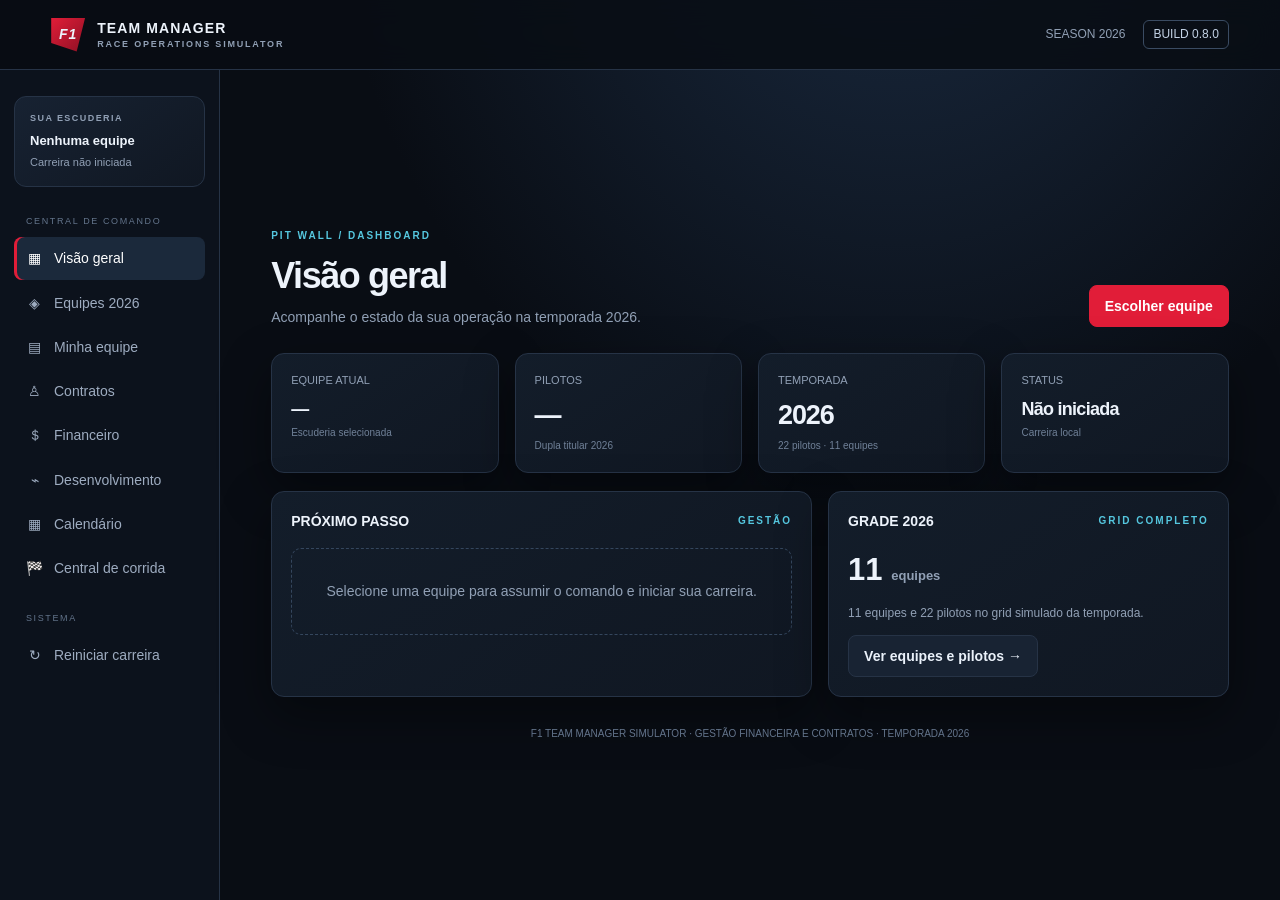
==== commit e167dee9: "Version 0.8" ====
--- a/index.html
+++ b/index.html
@@ -3,7 +3,7 @@
 <head>
 <meta charset="UTF-8">
 <meta name="viewport" content="width=device-width, initial-scale=1.0">
-<title>F1 Team Manager Simulator · v0.7</title>
+<title>F1 Team Manager Simulator · v0.8</title>
 <style>
 :root{--bg:#090d14;--panel:#111925;--panel2:#151f2d;--line:#263346;--muted:#91a0b5;--text:#edf3fb;--accent:#e11d38;--cyan:#55c7df;--green:#48c78e;--shadow:0 18px 50px #0006}
 *{box-sizing:border-box}body{margin:0;background:radial-gradient(ellipse at 70% -20%,#1b2c43 0,transparent 45%),var(--bg);color:var(--text);font:14px/1.45 Inter,Segoe UI,Arial,sans-serif}
@@ -57,12 +57,31 @@
 @media(max-width:980px){.race-layout{grid-template-columns:1fr}}
 @media(max-width:560px){.race-controls-grid{grid-template-columns:1fr}.race-controls .btn{flex:1}}
 
+
+/* BUILD 0.8 · Technical car telemetry */
+.telemetry-grid{display:grid;grid-template-columns:repeat(5,minmax(0,1fr));gap:10px}
+.metric-card{background:#0e1723;border:1px solid #26374b;border-radius:10px;padding:13px;min-width:0}
+.metric-top{display:flex;justify-content:space-between;gap:8px;align-items:center;font-size:11px;color:var(--muted)}
+.metric-value{font-size:22px;font-weight:850;margin:7px 0 8px;font-variant-numeric:tabular-nums}
+.metric-track{height:6px;background:#253449;border-radius:99px;overflow:hidden}
+.metric-track span{display:block;height:100%;background:linear-gradient(90deg,var(--cyan),#3b82f6);border-radius:99px}
+.telemetry-head{display:flex;justify-content:space-between;align-items:center;gap:12px;margin-bottom:14px}
+.telemetry-head h2{font-size:14px;margin:0}
+.metric-delta{font-size:10px;color:var(--green);font-weight:700}
+.history-list{display:grid;gap:8px}
+.history-item{display:flex;justify-content:space-between;gap:12px;align-items:center;padding:10px 12px;border:1px solid var(--line);border-radius:8px;background:#0e1723;font-size:11px}
+.history-item strong{display:block;font-size:12px;margin-bottom:3px}
+.history-item small{color:var(--muted)}
+.comparison-grid{display:grid;grid-template-columns:repeat(2,minmax(0,1fr));gap:12px}
+@media(max-width:1050px){.telemetry-grid{grid-template-columns:repeat(3,minmax(0,1fr))}}
+@media(max-width:650px){.telemetry-grid{grid-template-columns:repeat(2,minmax(0,1fr))}.comparison-grid{grid-template-columns:1fr}}
+
 </style>
 </head>
 <body>
 <header class="topbar">
  <div class="brand"><div class="brandmark">F1</div><div>TEAM MANAGER<small>RACE OPERATIONS SIMULATOR</small></div></div>
- <div class="topright"><span>SEASON 2026</span><span class="version">BUILD 0.7.0</span></div>
+ <div class="topright"><span>SEASON 2026</span><span class="version">BUILD 0.8.0</span></div>
 </header>
 <div class="layout">
 <aside>
@@ -123,7 +142,7 @@
 </section>
 <section id="development" class="section">
  <div class="pagehead"><div><div class="eyebrow">R&D / ENGENHARIA</div><h1>Desenvolvimento do carro</h1><p class="sub">Invista em áreas técnicas para melhorar o desempenho do seu monoposto.</p></div></div>
- <div class="notice">Sistema de desenvolvimento fictício para gameplay. Cada projeto custa dinheiro e leva um mês para ficar pronto. Apenas um projeto pode ficar ativo por vez.</div>
+ <div class="notice">Sistema de desenvolvimento fictício para gameplay. Cada projeto custa dinheiro e leva um mês para ficar pronto. As melhorias alteram velocidade, curvas, estabilidade, eficiência e gestão dos pneus nas corridas.</div>
  <div class="grid stats">
   <div class="card"><div class="statlabel">DESEMPENHO GERAL</div><div class="statvalue" id="carRating">—</div><div class="statfoot">Índice técnico do carro</div></div>
   <div class="card"><div class="statlabel">PROJETOS CONCLUÍDOS</div><div class="statvalue" id="projectsDone">—</div><div class="statfoot">Evoluções instaladas</div></div>
@@ -131,12 +150,14 @@
   <div class="card"><div class="statlabel">CAIXA DISPONÍVEL</div><div class="statvalue" id="devCash" style="font-size:20px">—</div><div class="statfoot">Orçamento da equipe</div></div>
  </div>
  <div id="activeProject" class="projectbox"><strong>Nenhum projeto em andamento</strong><p class="muted">Escolha uma área abaixo para iniciar o desenvolvimento.</p></div>
+ <div id="developmentTelemetry" class="card" style="margin-bottom:16px"><div class="empty">Os dados técnicos aparecerão após assumir uma equipe.</div></div>
  <div id="developmentContent" class="grid devgrid"><div class="empty">Assuma uma equipe para acessar a engenharia.</div></div>
+ <div id="developmentHistoryPanel" class="card" style="margin-top:16px"><div class="empty">O histórico será exibido após concluir projetos.</div></div>
 </section>
 
 <section id="race" class="section">
  <div class="pagehead"><div><div class="eyebrow">RACE CONTROL / LIVE OPERATIONS</div><h1>Central de corrida</h1><p class="sub">Acompanhe os 22 carros e intervenha na estratégia dos seus dois pilotos.</p></div><span class="pill">SIMULAÇÃO 2D · 12 VOLTAS</span></div>
- <div class="notice">Modo híbrido: a corrida é simulada automaticamente. Você controla o ritmo e pode chamar seus pilotos para os boxes. Velocidade padrão 1×, sem aceleração artificial.</div>
+ <div class="notice">Modo híbrido: o desempenho agora considera a engenharia do carro. Potência favorece retas; aerodinâmica e chassi favorecem curvas e estabilidade; suspensão reduz desgaste dos pneus. Você controla ritmo e pit stops.</div>
  <div class="race-layout">
   <div>
    <div class="race-canvas-wrap"><canvas id="raceCanvas" width="900" height="520" aria-label="Circuito 2D com os carros da corrida"></canvas><div class="race-overlay" id="raceStatus">AGUARDANDO LARGADA</div></div>
@@ -207,14 +228,28 @@
  "Lando Norris":[94,6.0],"Oscar Piastri":[92,5.2],"George Russell":[91,5.0],"Kimi Antonelli":[84,2.0],"Max Verstappen":[97,7.0],"Isack Hadjar":[82,1.5],"Charles Leclerc":[94,6.2],"Lewis Hamilton":[93,6.5],"Alexander Albon":[87,3.0],"Carlos Sainz":[90,4.8],"Liam Lawson":[83,1.8],"Arvid Lindblad":[78,1.0],"Fernando Alonso":[91,4.0],"Lance Stroll":[82,2.5],"Esteban Ocon":[86,3.2],"Oliver Bearman":[83,1.8],"Nico Hülkenberg":[86,3.0],"Gabriel Bortoleto":[82,1.6],"Pierre Gasly":[88,3.5],"Franco Colapinto":[80,1.4],"Sergio Pérez":[88,3.8],"Valtteri Bottas":[87,3.4]
 };
 const TEAM_BUDGET={mclaren:145,mercedes:140,redbull:142,ferrari:143,williams:85,racingbulls:78,astonmartin:105,haas:72,audi:95,alpine:82,cadillac:90};
+// Base técnica fictícia por equipe. Os projetos de P&D evoluem estes valores.
+const TEAM_BASE_CAR={
+ mclaren:{speed:87,cornering:88,stability:86,efficiency:85,tires:86},
+ mercedes:{speed:86,cornering:86,stability:88,efficiency:87,tires:86},
+ redbull:{speed:88,cornering:87,stability:85,efficiency:83,tires:84},
+ ferrari:{speed:87,cornering:88,stability:85,efficiency:84,tires:83},
+ williams:{speed:79,cornering:78,stability:79,efficiency:80,tires:78},
+ racingbulls:{speed:77,cornering:78,stability:77,efficiency:76,tires:77},
+ astonmartin:{speed:81,cornering:82,stability:81,efficiency:80,tires:79},
+ haas:{speed:77,cornering:76,stability:77,efficiency:77,tires:76},
+ audi:{speed:79,cornering:80,stability:79,efficiency:78,tires:79},
+ alpine:{speed:78,cornering:79,stability:77,efficiency:78,tires:77},
+ cadillac:{speed:76,cornering:76,stability:76,efficiency:76,tires:76}
+};
 const STORE="ftms_v05_career"; const OLD_STORE="ftms_v04_career"; const LEGACY_STORE="ftms_v03_career";
 let selectedId=null,career=null; const $=id=>document.getElementById(id);
 const money=n=>new Intl.NumberFormat('pt-BR',{style:'currency',currency:'USD',maximumFractionDigits:1,notation:'compact'}).format(n*1e6);
 function team(id){return TEAMS.find(t=>t.id===id)}
 function toast(msg){const el=$("toast");el.textContent=msg;el.style.display="block";clearTimeout(toast.timer);toast.timer=setTimeout(()=>el.style.display="none",2600)}
 function save(){try{localStorage.setItem(STORE,JSON.stringify(career));}catch(e){toast("Não foi possível salvar neste navegador.");}}
-function load(){try{career=JSON.parse(localStorage.getItem(STORE)||"null");if(!career){const old=JSON.parse(localStorage.getItem(OLD_STORE)||localStorage.getItem(LEGACY_STORE)||"null");if(old&&team(old.teamId)){career=old.contracts?old:makeCareer(old.teamId);career.contracts ||= makeCareer(old.teamId).contracts;career.cash ??= TEAM_BUDGET[old.teamId];career.month ||= 1;career.operatingCost ??= TEAM_BUDGET[old.teamId]*.055;career.sponsorIncome ??= TEAM_BUDGET[old.teamId]*.09;career.transactions ||= [];career.development ||= {aero:1,power:1,chassis:1,suspension:1};career.projectsDone ||= 0;career.activeProject ||= null;career.teamPoints ||= 0;career.raceHistory ||= [];save();}}}catch(e){career=null}}
-function makeCareer(id){const t=team(id);const contracts=t.drivers.map(d=>{const data=DRIVER_GAME_DATA[d[1]]||[80,2];return {number:d[0],name:d[1],nationality:d[2],rating:data[0],salary:data[1],years:2};});return {teamId:id,season:2026,createdAt:new Date().toISOString(),status:"Carreira iniciada",month:1,cash:TEAM_BUDGET[id],operatingCost:TEAM_BUDGET[id]*.055, sponsorIncome:TEAM_BUDGET[id]*.09,contracts,transactions:[{label:"Investimento inicial da equipe",amount:TEAM_BUDGET[id],type:"income",month:1}],development:{aero:1,power:1,chassis:1,suspension:1},projectsDone:0,activeProject:null,teamPoints:0,raceHistory:[]};}
+function load(){try{career=JSON.parse(localStorage.getItem(STORE)||"null");if(!career){const old=JSON.parse(localStorage.getItem(OLD_STORE)||localStorage.getItem(LEGACY_STORE)||"null");if(old&&team(old.teamId)){career=old.contracts?old:makeCareer(old.teamId);career.contracts ||= makeCareer(old.teamId).contracts;career.cash ??= TEAM_BUDGET[old.teamId];career.month ||= 1;career.operatingCost ??= TEAM_BUDGET[old.teamId]*.055;career.sponsorIncome ??= TEAM_BUDGET[old.teamId]*.09;career.transactions ||= [];career.development ||= {aero:1,power:1,chassis:1,suspension:1};career.developmentHistory ||= [];career.projectsDone ||= 0;career.activeProject ||= null;career.teamPoints ||= 0;career.raceHistory ||= [];career.developmentHistory ||= [];save();}}}catch(e){career=null}}
+function makeCareer(id){const t=team(id);const contracts=t.drivers.map(d=>{const data=DRIVER_GAME_DATA[d[1]]||[80,2];return {number:d[0],name:d[1],nationality:d[2],rating:data[0],salary:data[1],years:2};});return {teamId:id,season:2026,createdAt:new Date().toISOString(),status:"Carreira iniciada",month:1,cash:TEAM_BUDGET[id],operatingCost:TEAM_BUDGET[id]*.055, sponsorIncome:TEAM_BUDGET[id]*.09,contracts,transactions:[{label:"Investimento inicial da equipe",amount:TEAM_BUDGET[id],type:"income",month:1}],development:{aero:1,power:1,chassis:1,suspension:1},developmentHistory:[],projectsDone:0,activeProject:null,teamPoints:0,raceHistory:[]};}
 function renderTeams(){$("teamGrid").innerHTML=TEAMS.map(t=>`<article class="teamcard ${selectedId===t.id?'selected':''}" data-team="${t.id}" style="--team:${t.color}" tabindex="0" role="button" aria-pressed="${selectedId===t.id}" aria-label="Selecionar ${t.name}"><div class="teamstripe"></div><div class="teambody"><div class="teamtop"><div class="teamlogo">${t.abbr}</div><span class="muted" style="font-size:10px">2026</span></div><div class="teamname">${t.name}</div><div class="engine">UNIDADE DE POTÊNCIA · ${t.engine}</div><div class="drivers">${t.drivers.map(d=>`<div class="driverline"><span>${d[1]}</span><span>#${d[0]}</span></div>`).join("")}</div></div></article>`).join("");document.querySelectorAll("[data-team]").forEach(el=>{el.addEventListener("click",()=>selectTeam(el.dataset.team));el.addEventListener("keydown",e=>{if(e.key==="Enter"||e.key===" "){e.preventDefault();selectTeam(el.dataset.team)}})});$("takeTeamBtn").disabled=!selectedId;}
 function selectTeam(id){selectedId=id;renderTeams();toast(team(id).name+" selecionada.");}
 function startCareer(){if(!selectedId)return;if(career&&!confirm("Iniciar outra carreira? O progresso atual será substituído."))return;stopRaceTimer();race=null;career=makeCareer(selectedId);save();renderAll();showPage("overview");toast("Você assumiu a "+team(selectedId).name+"!");}
@@ -230,7 +265,25 @@
 };
 function devLevel(key){return career?.development?.[key]||1;}
 function devCost(key){return +(DEV_PARTS[key].base*Math.pow(devLevel(key),1.55)).toFixed(1);}
-function carScore(){if(!career)return 0;return Math.min(100,Math.round(70+Object.values(career.development||{}).reduce((a,b)=>a+(b-1)*2.5,0)));}
+function clampStat(n){return Math.max(50,Math.min(100,Math.round(n)));}
+function carMetrics(levels=career?.development||{},teamId=career?.teamId){
+ const base=TEAM_BASE_CAR[teamId]||{speed:70,cornering:70,stability:70,efficiency:70,tires:70};
+ const lv={aero:1,power:1,chassis:1,suspension:1,...levels};
+ const stats={
+  speed:clampStat(base.speed+(lv.power-1)*4.0+(lv.aero-1)*0.8),
+  cornering:clampStat(base.cornering+(lv.aero-1)*4.0+(lv.suspension-1)*1.0),
+  stability:clampStat(base.stability+(lv.chassis-1)*4.0+(lv.suspension-1)*1.2),
+  efficiency:clampStat(base.efficiency+(lv.aero-1)*2.0+(lv.power-1)*1.0),
+  tires:clampStat(base.tires+(lv.suspension-1)*4.0+(lv.chassis-1)*1.0)
+ };
+ stats.overall=Math.round((stats.speed+stats.cornering+stats.stability+stats.efficiency+stats.tires)/5);
+ return stats;
+}
+function carScore(){return career?carMetrics().overall:0;}
+const METRIC_LABELS={speed:'Velocidade',cornering:'Curvas',stability:'Estabilidade',efficiency:'Eficiência',tires:'Gestão de pneus'};
+function metricCardsHTML(stats,compare=null){return Object.entries(METRIC_LABELS).map(([key,label])=>{const delta=compare?stats[key]-compare[key]:0;return `<div class="metric-card"><div class="metric-top"><span>${label}</span>${compare?`<span class="metric-delta">${delta>0?'+' : ''}${delta||'—'}</span>`:''}</div><div class="metric-value">${stats[key]}<small style="font-size:11px;color:var(--muted)">/100</small></div><div class="metric-track"><span style="width:${stats[key]}%"></span></div></div>`;}).join('');}
+function renderTelemetry(containerId,showHistory=false){const el=$(containerId);if(!el)return;if(!career){el.innerHTML='<div class="empty">Assuma uma equipe para visualizar os dados técnicos.</div>';return;}const current=carMetrics(),base=carMetrics({aero:1,power:1,chassis:1,suspension:1});const history=career.developmentHistory||[];el.innerHTML=`<div class="telemetry-head"><div><div class="eyebrow">CAR DATA / TELEMETRIA</div><h2>Pacote técnico atual · ${current.overall}/100</h2></div><span class="pill">${history.length} evolução(ões) registrada(s)</span></div><div class="telemetry-grid">${metricCardsHTML(current,base)}</div>${showHistory?`<div style="margin-top:18px"><div class="cardhead"><h2>HISTÓRICO DE DESENVOLVIMENTO</h2><span class="eyebrow">R&D LOG</span></div>${history.length?`<div class="history-list">${history.slice().reverse().slice(0,8).map(h=>`<div class="history-item"><div><strong>${h.name} · Nível ${h.level}</strong><small>Concluído no mês ${h.month}</small></div><span class="metric-delta">${h.before?.overall??'—'} → ${h.after?.overall??'—'} geral</span></div>`).join('')}</div>`:'<div class="empty">As melhorias concluídas aparecerão aqui.</div>'}</div>`:''}`;}
+
 function startDevelopment(key){
  if(!career){toast("Inicie uma carreira antes de desenvolver o carro.");return false;}
  const part=DEV_PARTS[key];
@@ -253,10 +306,12 @@
  toast(`${part.name}: projeto iniciado. Investimento de ${money(cost)} registrado.`);
  return true;
 }
-function renderDevelopment(t){const content=$("developmentContent");if(!t){content.innerHTML='<div class="empty">Assuma uma equipe para acessar a engenharia.</div>';$('carRating').textContent=$('projectsDone').textContent=$('nextProjectCost').textContent=$('devCash').textContent='—';$('activeProject').innerHTML='<strong>Nenhum projeto em andamento</strong><p class="muted">Assuma uma equipe para começar a desenvolver o carro.</p>';return;}
+function renderDevelopment(t){const content=$("developmentContent");if(!t){content.innerHTML='<div class="empty">Assuma uma equipe para acessar a engenharia.</div>';$('carRating').textContent=$('projectsDone').textContent=$('nextProjectCost').textContent=$('devCash').textContent='—';$('activeProject').innerHTML='<strong>Nenhum projeto em andamento</strong><p class="muted">Assuma uma equipe para começar a desenvolver o carro.</p>';renderTelemetry('developmentTelemetry');renderDevelopmentHistory();return;}
  $('carRating').textContent=carScore()+"/100";$('projectsDone').textContent=career.projectsDone||0;$('devCash').textContent=money(career.cash);const costs=Object.keys(DEV_PARTS).filter(k=>devLevel(k)<5).map(devCost);$('nextProjectCost').textContent=costs.length?money(Math.min(...costs)):"Nível máximo";
  const active=career.activeProject;$('activeProject').innerHTML=active?`<div class="eyebrow">PROJETO EM ANDAMENTO · MÊS ${active.startedMonth}</div><h3>${active.name} · Nível ${active.targetLevel}</h3><p class="muted">Investimento de ${money(active.cost)}. Feche o mês para concluir e instalar a melhoria.</p><div class="devbar"><span style="width:55%"></span></div><small class="muted">Desenvolvimento em andamento</small>`:'<div class="eyebrow">CENTRO DE ENGENHARIA</div><strong>Nenhum projeto em andamento</strong><p class="muted">Selecione uma área para iniciar uma melhoria. O custo será debitado imediatamente.</p>';
- content.innerHTML=Object.entries(DEV_PARTS).map(([key,p])=>{const level=devLevel(key),cost=devCost(key),max=level>=5,activeKey=active?.key===key;return `<article class="card devcard"><div class="devtop"><div class="devicon">${p.icon}</div><div class="devlevel">NÍVEL ${level}/5</div></div><h3>${p.name}</h3><p>${p.desc}</p><div class="devbar"><span style="width:${level*20}%"></span></div><div class="devmeta"><span>${p.stat}</span><strong>${level*20}%</strong></div><div class="actionrow" style="margin-top:15px"><button type="button" class="btn primary" data-upgrade="${key}" ${max||active?'disabled':''}>${max?'Nível máximo':activeKey?'Projeto ativo':active?'Outro projeto ativo':'Desenvolver · '+money(cost)}</button></div></article>`}).join('');}
+ content.innerHTML=Object.entries(DEV_PARTS).map(([key,p])=>{const level=devLevel(key),cost=devCost(key),max=level>=5,activeKey=active?.key===key;const metricImpact={aero:'Curvas + eficiência',power:'Velocidade em retas',chassis:'Estabilidade geral',suspension:'Pneus + tração'}[key];return `<article class="card devcard"><div class="devtop"><div class="devicon">${p.icon}</div><div class="devlevel">NÍVEL ${level}/5</div></div><h3>${p.name}</h3><p>${p.desc}</p><div class="devbar"><span style="width:${level*20}%"></span></div><div class="devmeta"><span>${metricImpact}</span><strong>${level*20}%</strong></div><div class="actionrow" style="margin-top:15px"><button type="button" class="btn primary" data-upgrade="${key}" ${max||active?'disabled':''}>${max?'Nível máximo':activeKey?'Projeto ativo':active?'Outro projeto ativo':'Desenvolver · '+money(cost)}</button></div></article>`}).join('');renderTelemetry('developmentTelemetry');renderDevelopmentHistory();}
+
+function renderDevelopmentHistory(){const el=$('developmentHistoryPanel');if(!el)return;const history=career?.developmentHistory||[];el.innerHTML=`<div class="cardhead"><h2>HISTÓRICO DE EVOLUÇÃO</h2><span class="eyebrow">R&D LOG</span></div>${history.length?`<div class="history-list">${history.slice().reverse().map(h=>`<div class="history-item"><div><strong>${h.name} · Nível ${h.level}</strong><small>Concluído no mês ${h.month}</small></div><span class="metric-delta">${h.before?.overall??'—'} → ${h.after?.overall??'—'} geral</span></div>`).join('')}</div>`:'<div class="empty">As melhorias concluídas aparecerão aqui.</div>'}`;}
 
 // --- Race Simulation 0.6: 2D top-down, strategy-driven hybrid mode ---
 const RACE_LAPS=12, RACE_LAP_MS=24000;
@@ -288,10 +343,17 @@
 function stopRaceTimer(){if(raceTimer){clearInterval(raceTimer);raceTimer=null;}}
 function startRace(){if(!race)createRace();if(!race||race.finished)return;if(!race.running){race.running=true;raceLastTick=performance.now();raceTimer=setInterval(tickRace,100);$('raceStartBtn').disabled=true;$('racePauseBtn').disabled=false;$('raceStatus').textContent='CORRIDA EM ANDAMENTO';raceMessage('Largada! Acompanhe o ritmo e monitore os pneus.');}}
 function pauseRace(){if(!race||!race.running)return;race.running=false;stopRaceTimer();$('raceStartBtn').disabled=false;$('raceStartBtn').textContent='▶ Retomar corrida';$('racePauseBtn').disabled=true;$('raceStatus').textContent='CORRIDA PAUSADA';raceMessage('Simulação pausada. Ajuste sua estratégia antes de retomar.');}
+function raceCarTechnicalFactor(car){
+ const stats=car.teamId===career?.teamId?carMetrics():carMetrics({aero:1,power:1,chassis:1,suspension:1},car.teamId);
+ const segment=Math.floor((((car.progress%1)+1)%1)*TRACK_POINTS.length);
+ const straight=[0,2,3,5,7,9,11,13].includes(segment);
+ const factor=straight?1+(stats.speed-82)*0.00072+(stats.efficiency-82)*0.00012:1+(stats.cornering-82)*0.00062+(stats.stability-82)*0.00022;
+ return {factor:Math.max(.94,Math.min(1.06,factor)),tireFactor:Math.max(.88,Math.min(1.08,1-(stats.tires-82)*0.0022)),fuelFactor:Math.max(.90,Math.min(1.08,1-(stats.efficiency-82)*0.0018))};
+}
 function tickRace(){if(!race||!race.running)return;const now=performance.now(),dt=Math.min(250,now-raceLastTick)*raceSpeed;raceLastTick=now;race.elapsed+=dt;
  race.cars.forEach(car=>{if(car.finished)return;if(car.pitTimer>0){car.pitTimer-=dt;if(car.pitTimer<=0){car.pitTimer=0;car.wear=.035;car.fuel=Math.min(100,car.fuel+28);car.tire=car.nextTire||'medium';car.nextTire=null;raceMessage(`${car.name} voltou à pista com pneus ${tireName(car.tire).toLowerCase()}.`);}return;}
- const paceFactor=car.pace==='push'?1.045:car.pace==='conservative' ? .965 : 1;const tireFactor=car.tire==='soft'?1.035:car.tire==='hard'?.982:1;const wearPenalty=1-Math.max(0,car.wear-.25)*.16;const carFactor=.965+(car.rating/100)*.065+(car.teamId===career.teamId?(carScore()-70)*.0007:0);const variation=1+Math.sin(race.elapsed/3700+car.grid*1.7)*.004;const fuelPenalty=.98+car.fuel*.0002;const speed=paceFactor*tireFactor*wearPenalty*carFactor*variation*fuelPenalty;
- const oldLap=Math.floor(car.progress);car.progress+=dt/RACE_LAP_MS*speed;const newLap=Math.floor(car.progress);const lapsDone=Math.max(0,newLap-oldLap);car.wear=Math.min(1,car.wear+dt/RACE_LAP_MS*(car.tire==='soft' ? .105 : car.tire==='hard' ? .045 : .068));car.fuel=Math.max(0,car.fuel-dt/RACE_LAP_MS*5.2);
+ const paceFactor=car.pace==='push'?1.045:car.pace==='conservative' ? .965 : 1;const tireFactor=car.tire==='soft'?1.035:car.tire==='hard'?.982:1;const wearPenalty=1-Math.max(0,car.wear-.25)*.16;const technical=raceCarTechnicalFactor(car);const driverFactor=.965+(car.rating/100)*.065;const carFactor=driverFactor*technical.factor;const variation=1+Math.sin(race.elapsed/3700+car.grid*1.7)*.004;const fuelPenalty=.98+car.fuel*.0002;const speed=paceFactor*tireFactor*wearPenalty*carFactor*variation*fuelPenalty;
+ const oldLap=Math.floor(car.progress);car.progress+=dt/RACE_LAP_MS*speed;const newLap=Math.floor(car.progress);const lapsDone=Math.max(0,newLap-oldLap);car.wear=Math.min(1,car.wear+dt/RACE_LAP_MS*(car.tire==='soft' ? .105 : car.tire==='hard' ? .045 : .068)*technical.tireFactor);car.fuel=Math.max(0,car.fuel-dt/RACE_LAP_MS*5.2*technical.fuelFactor);
  if(car.pitRequested&&newLap>oldLap){car.pitRequested=false;car.pitTimer=4200;car.pitStops++;car.nextTire=car.requestedTire||'medium';car.requestedTire=null;raceMessage(`${car.name} entrou nos boxes para trocar pneus.`);}
  if(car.progress>=RACE_LAPS){car.finished=true;car.finishTime=race.elapsed;}
  });
@@ -305,9 +367,10 @@
 function formatRaceTime(ms){const s=Math.floor(ms/1000);return `${String(Math.floor(s/60)).padStart(2,'0')}:${String(s%60).padStart(2,'0')}`;}
 function finishRace(){race.running=false;race.finished=true;stopRaceTimer();const cars=[...race.cars].sort((a,b)=>a.finishTime-b.finishTime);const own=cars.filter(c=>c.teamId===career.teamId);const points=[25,18,15,12,10,8,6,4,2,1];let earned=0;own.forEach(c=>{const pos=cars.indexOf(c);earned+=points[pos]||0;});career.teamPoints=(career.teamPoints||0)+earned;const result={month:career.month,positions:own.map(c=>({name:c.name,position:cars.indexOf(c)+1})),points:earned,elapsed:race.elapsed};career.raceHistory=career.raceHistory||[];career.raceHistory.unshift(result);career.raceHistory=career.raceHistory.slice(0,10);save();$('raceStartBtn').disabled=true;$('racePauseBtn').disabled=true;$('raceStatus').textContent='BANDEIRADA';$('raceRunning').textContent='0';$('raceBestResult').textContent=own.length?`P${Math.min(...own.map(c=>cars.indexOf(c)+1))}`:'—';$('raceResult').style.display='block';$('raceResult').innerHTML=`<strong>🏁 Corrida finalizada</strong><p>Seus pilotos terminaram em ${own.map(c=>`${c.name}: P${cars.indexOf(c)+1}`).join(' · ')}.</p><p>Pontos conquistados nesta prova: <strong>${earned}</strong> · Total da equipe: <strong>${career.teamPoints}</strong>.</p>`;raceMessage('Bandeirada! Resultado registrado na carreira.');renderRace();}
 
-function closeMonth(){if(!career)return;const p=payroll(),op=career.operatingCost,inc=career.sponsorIncome,net=inc-p-op;if(career.cash+net<0){toast("Saldo insuficiente para fechar o mês. Ajuste os contratos em uma atualização futura.");return;}career.cash=+(career.cash+net).toFixed(2);career.month++;if(career.activeProject){const project=career.activeProject;career.development[project.key]=project.targetLevel;career.projectsDone=(career.projectsDone||0)+1;career.transactions.unshift({label:`Projeto concluído: ${project.name} nível ${project.targetLevel}`,amount:0,type:"info",month:career.month-1});career.activeProject=null;}career.transactions.unshift({label:`Folha salarial · mês ${career.month-1}`,amount:-p,type:'expense',month:career.month-1},{label:`Custos operacionais · mês ${career.month-1}`,amount:-op,type:'expense',month:career.month-1},{label:`Receita de patrocinadores · mês ${career.month-1}`,amount:inc,type:'income',month:career.month-1});career.transactions=career.transactions.slice(0,30);save();renderAll();toast("Mês fechado. Caixa atualizado.");}
+function closeMonth(){if(!career)return;const p=payroll(),op=career.operatingCost,inc=career.sponsorIncome,net=inc-p-op;if(career.cash+net<0){toast("Saldo insuficiente para fechar o mês. Ajuste os contratos em uma atualização futura.");return;}career.cash=+(career.cash+net).toFixed(2);career.month++;if(career.activeProject){const project=career.activeProject;const before=carMetrics();career.development[project.key]=project.targetLevel;const after=carMetrics();career.developmentHistory=Array.isArray(career.developmentHistory)?career.developmentHistory:[];career.developmentHistory.push({key:project.key,name:project.name,level:project.targetLevel,month:career.month-1,before,after});career.developmentHistory=career.developmentHistory.slice(-40);career.projectsDone=(career.projectsDone||0)+1;career.transactions.unshift({label:`Projeto concluído: ${project.name} nível ${project.targetLevel}`,amount:0,type:"info",month:career.month-1});career.activeProject=null;}career.transactions.unshift({label:`Folha salarial · mês ${career.month-1}`,amount:-p,type:'expense',month:career.month-1},{label:`Custos operacionais · mês ${career.month-1}`,amount:-op,type:'expense',month:career.month-1},{label:`Receita de patrocinadores · mês ${career.month-1}`,amount:inc,type:'income',month:career.month-1});career.transactions=career.transactions.slice(0,30);save();renderAll();toast("Mês fechado. Caixa atualizado.");}
 function renderFinance(t){if(!t){$("cashValue").textContent=$("payrollValue").textContent=$("operatingValue").textContent="—";$("financeSummary").textContent="Assuma uma equipe para visualizar o financeiro.";$("transactions").textContent="Nenhuma movimentação.";return;}const p=payroll(),net=career.sponsorIncome-p-career.operatingCost;$("cashValue").textContent=money(career.cash);$("payrollValue").textContent=money(p);$("operatingValue").textContent=money(career.operatingCost);$("monthLabel").textContent=`Mês ${career.month}`;$("financeSummary").innerHTML=`<p>Receita de patrocinadores: <strong class="positive">+${money(career.sponsorIncome)}</strong></p><p>Folha salarial: <strong class="negative">−${money(p)}</strong></p><p>Custos operacionais: <strong class="negative">−${money(career.operatingCost)}</strong></p><hr style="border-color:var(--line)"><p>Resultado previsto do mês: <strong class="${net>=0?'positive':'negative'}">${net>=0?'+':'−'}${money(Math.abs(net))}</strong></p>`;$("transactions").innerHTML=career.transactions.length?`<div class="tablewrap"><table><thead><tr><th>MÊS</th><th>MOVIMENTAÇÃO</th><th>VALOR</th></tr></thead><tbody>${career.transactions.map(x=>`<tr><td>${x.month}</td><td>${x.label}</td><td class="${x.type==='income'?'positive':x.type==='expense'?'negative':''}">${x.type==='info'?'Info':(x.amount>0?'+':'')+money(x.amount)}</td></tr>`).join('')}</tbody></table></div>`:'Nenhuma movimentação.';}
-function renderAll(){const t=career?team(career.teamId):null;$("sideTeam").textContent=t?t.name:"Nenhuma equipe";$("sideStatus").textContent=career?`Temporada 2026 · Mês ${career.month}`:"Carreira não iniciada";$("statTeam").textContent=t?t.name:"—";$("statDrivers").textContent=t?"02":"—";$("statStatus").textContent=career?"Em andamento":"Não iniciada";$("nextStep").className=t?"":"empty";$("nextStep").innerHTML=t?`<strong>${t.name} está sob seu comando.</strong><p class="muted">Caixa disponível: ${money(career.cash)}. Gerencie os contratos, desenvolva o carro e prepare sua equipe para as corridas. Pontos: ${career.teamPoints||0}.</p><button class="btn" data-goto="finance">Abrir financeiro →</button>`:"Selecione uma equipe para assumir o comando e iniciar sua carreira.";$("nextStep").querySelector("[data-goto]")?.addEventListener("click",()=>showPage("finance"));$("garageContent").style.setProperty("--team",t?t.color:"#55c7df");if(!t){$("garageContent").className="empty";$("garageContent").textContent="Você ainda não assumiu uma equipe.";}else{$("garageContent").className="";$("garageContent").innerHTML=`<div class="selectedhero" style="--team:${t.color}"><div class="heroaccent"></div><div class="heroinside"><div><div class="eyebrow">ESCUDERIA / TEMPORADA 2026</div><h2>${t.full}</h2><p>Unidade de potência: ${t.engine}</p></div><div class="heroabbr">${t.abbr}</div></div></div><div class="grid drivercards">${career.contracts.map(d=>`<div class="card drivercard" style="--team:${t.color}"><div class="number">#${d.number}</div><div><h3>${d.name}</h3><p>${d.nationality} · Nota ${d.rating}/100</p><div class="contract-meta">Contrato: ${d.years} ano(s) · ${money(d.salary)}/ano</div></div></div>`).join("")}</div>`;}renderContracts(t);renderFinance(t);renderDevelopment(t);$("advanceMonthBtn").disabled=!t;}
+function renderAll(){const t=career?team(career.teamId):null;$("sideTeam").textContent=t?t.name:"Nenhuma equipe";$("sideStatus").textContent=career?`Temporada 2026 · Mês ${career.month}`:"Carreira não iniciada";$("statTeam").textContent=t?t.name:"—";$("statDrivers").textContent=t?"02":"—";$("statStatus").textContent=career?"Em andamento":"Não iniciada";$("nextStep").className=t?"":"empty";$("nextStep").innerHTML=t?`<strong>${t.name} está sob seu comando.</strong><p class="muted">Caixa disponível: ${money(career.cash)}. Gerencie os contratos, desenvolva o carro e prepare sua equipe para as corridas. Pontos: ${career.teamPoints||0}.</p><button class="btn" data-goto="finance">Abrir financeiro →</button>`:"Selecione uma equipe para assumir o comando e iniciar sua carreira.";$("nextStep").querySelector("[data-goto]")?.addEventListener("click",()=>showPage("finance"));$("garageContent").style.setProperty("--team",t?t.color:"#55c7df");if(!t){$("garageContent").className="empty";$("garageContent").textContent="Você ainda não assumiu uma equipe.";}else{$("garageContent").className="";$("garageContent").innerHTML=`<div class="selectedhero" style="--team:${t.color}"><div class="heroaccent"></div><div class="heroinside"><div><div class="eyebrow">ESCUDERIA / TEMPORADA 2026</div><h2>${t.full}</h2><p>Unidade de potência: ${t.engine}</p></div><div class="heroabbr">${t.abbr}</div></div></div><div class="grid drivercards">${career.contracts.map(d=>`<div class="card drivercard" style="--team:${t.color}"><div class="number">#${d.number}</div><div><h3>${d.name}</h3><p>${d.nationality} · Nota ${d.rating}/100</p><div class="contract-meta">Contrato: ${d.years} ano(s) · ${money(d.salary)}/ano</div></div></div>`).join("")}</div><div class="card" style="margin-top:16px"><div class="telemetry-head"><div><div class="eyebrow">CAR PERFORMANCE</div><h2>Desempenho técnico do monoposto</h2></div><span class="pill">${carScore()}/100 geral</span></div><div class="telemetry-grid">${metricCardsHTML(carMetrics(),carMetrics({aero:1,power:1,chassis:1,suspension:1}))}</div><div style="margin-top:18px"><div class="cardhead"><h2>ÚLTIMAS EVOLUÇÕES</h2><button class="btn" data-goto="development">Abrir engenharia →</button></div>${career.developmentHistory?.length?`<div class="history-list">${career.developmentHistory.slice().reverse().slice(0,4).map(h=>`<div class="history-item"><div><strong>${h.name} · Nível ${h.level}</strong><small>Mês ${h.month}</small></div><span class="metric-delta">${h.before?.overall??'—'} → ${h.after?.overall??'—'}</span></div>`).join('')}</div>`:'<div class="empty">Nenhuma melhoria concluída ainda.</div>'}</div></div>`;}renderContracts(t);renderFinance(t);renderDevelopment(t);$("advanceMonthBtn").disabled=!t;}
+$('garageContent').addEventListener('click',event=>{const target=event.target.closest('[data-goto]');if(target)showPage(target.dataset.goto);});
 // Delegação persistente: os cartões são recriados em cada render, então o clique
 // é tratado no contêiner estável e não depende de listeners em botões dinâmicos.
 $("developmentContent").addEventListener("click",event=>{
@@ -328,7 +391,7 @@
 $('racePaceSelect').addEventListener('change',applyPace);
 $('pitCallBtn').addEventListener('click',callPit);
 
-load();if(career&&team(career.teamId)){selectedId=career.teamId;career.contracts ||= makeCareer(career.teamId).contracts;career.month ||= 1;career.cash ??= TEAM_BUDGET[career.teamId];career.operatingCost ??= TEAM_BUDGET[career.teamId]*.055;career.sponsorIncome ??= TEAM_BUDGET[career.teamId]*.09;career.transactions ||= [];career.development ||= {aero:1,power:1,chassis:1,suspension:1};career.projectsDone ||= 0;career.activeProject ||= null;career.teamPoints ||= 0;career.raceHistory ||= [];}else career=null;renderAll();renderTeams();
+load();if(career&&team(career.teamId)){selectedId=career.teamId;career.contracts ||= makeCareer(career.teamId).contracts;career.month ||= 1;career.cash ??= TEAM_BUDGET[career.teamId];career.operatingCost ??= TEAM_BUDGET[career.teamId]*.055;career.sponsorIncome ??= TEAM_BUDGET[career.teamId]*.09;career.transactions ||= [];career.development ||= {aero:1,power:1,chassis:1,suspension:1};career.developmentHistory ||= [];career.projectsDone ||= 0;career.activeProject ||= null;career.teamPoints ||= 0;career.raceHistory ||= [];career.developmentHistory ||= [];}else career=null;renderAll();renderTeams();
 </script>
 </body>
 </html>
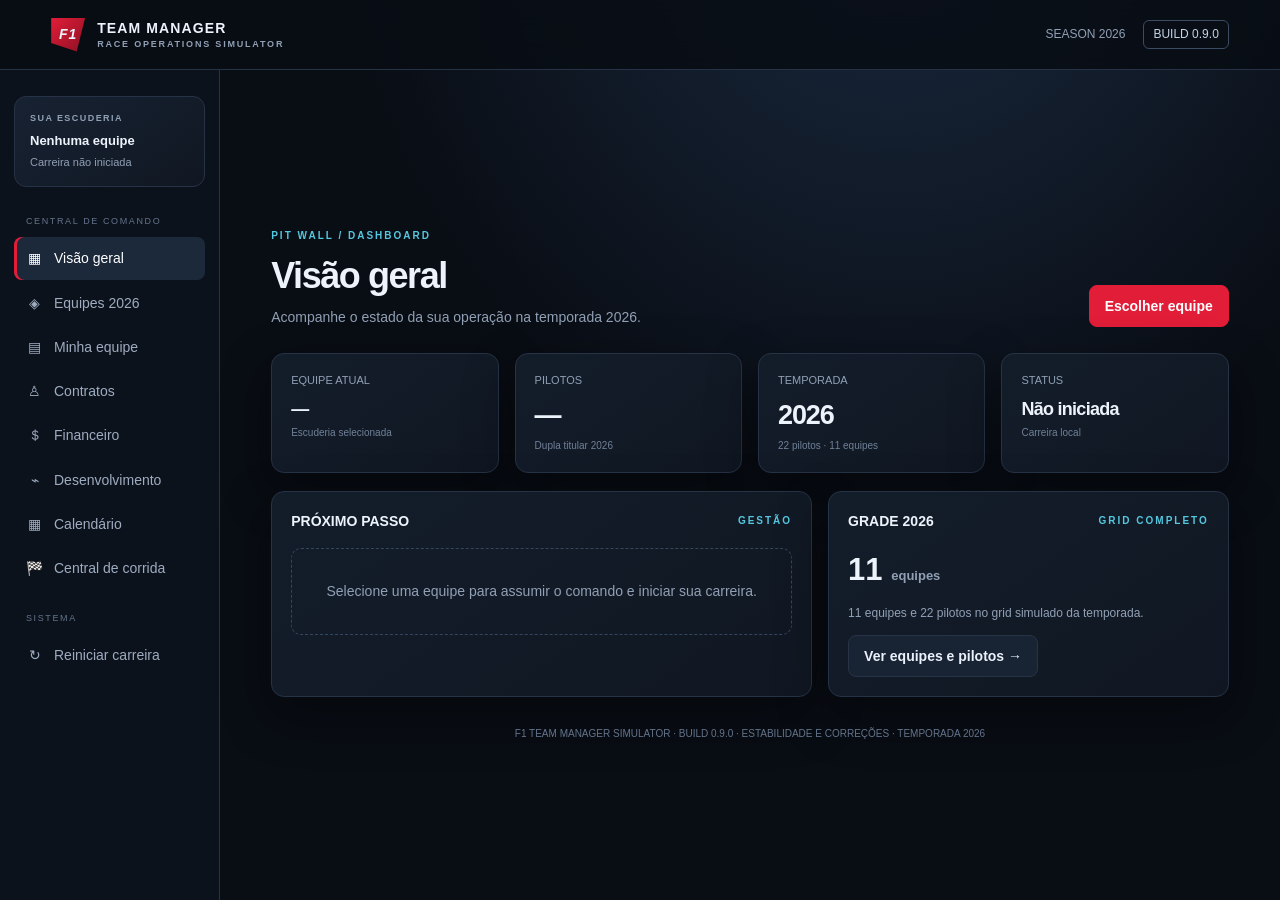
==== commit 63108a43: "Version 0.9" ====
--- a/index.html
+++ b/index.html
@@ -81,7 +81,7 @@
 <body>
 <header class="topbar">
  <div class="brand"><div class="brandmark">F1</div><div>TEAM MANAGER<small>RACE OPERATIONS SIMULATOR</small></div></div>
- <div class="topright"><span>SEASON 2026</span><span class="version">BUILD 0.8.0</span></div>
+ <div class="topright"><span>SEASON 2026</span><span class="version">BUILD 0.9.0</span></div>
 </header>
 <div class="layout">
 <aside>
@@ -113,7 +113,7 @@
   <div class="card"><div class="cardhead"><h2>PRÓXIMO PASSO</h2><span class="eyebrow">GESTÃO</span></div><div id="nextStep" class="empty">Selecione uma equipe para assumir o comando e iniciar sua carreira.</div></div>
   <div class="card"><div class="cardhead"><h2>GRADE 2026</h2><span class="eyebrow">GRID COMPLETO</span></div><p style="font-size:31px;font-weight:850;margin:0">11 <span class="muted" style="font-size:13px">equipes</span></p><p class="muted" style="font-size:12px">11 equipes e 22 pilotos no grid simulado da temporada.</p><button class="btn" data-goto="teams">Ver equipes e pilotos →</button></div>
  </div>
- <div class="footer">F1 TEAM MANAGER SIMULATOR · GESTÃO FINANCEIRA E CONTRATOS · TEMPORADA 2026</div>
+ <div class="footer">F1 TEAM MANAGER SIMULATOR · BUILD 0.9.0 · ESTABILIDADE E CORREÇÕES · TEMPORADA 2026</div>
 </section>
 <section id="teams" class="section">
  <div class="pagehead"><div><div class="eyebrow">CONSTRUTORES / 2026</div><h1>Selecione sua equipe</h1><p class="sub">Escolha uma das 11 escuderias para iniciar sua trajetória.</p></div><button class="btn primary" id="takeTeamBtn" disabled>Assumir equipe</button></div>
@@ -247,15 +247,43 @@
 const money=n=>new Intl.NumberFormat('pt-BR',{style:'currency',currency:'USD',maximumFractionDigits:1,notation:'compact'}).format(n*1e6);
 function team(id){return TEAMS.find(t=>t.id===id)}
 function toast(msg){const el=$("toast");el.textContent=msg;el.style.display="block";clearTimeout(toast.timer);toast.timer=setTimeout(()=>el.style.display="none",2600)}
-function save(){try{localStorage.setItem(STORE,JSON.stringify(career));}catch(e){toast("Não foi possível salvar neste navegador.");}}
-function load(){try{career=JSON.parse(localStorage.getItem(STORE)||"null");if(!career){const old=JSON.parse(localStorage.getItem(OLD_STORE)||localStorage.getItem(LEGACY_STORE)||"null");if(old&&team(old.teamId)){career=old.contracts?old:makeCareer(old.teamId);career.contracts ||= makeCareer(old.teamId).contracts;career.cash ??= TEAM_BUDGET[old.teamId];career.month ||= 1;career.operatingCost ??= TEAM_BUDGET[old.teamId]*.055;career.sponsorIncome ??= TEAM_BUDGET[old.teamId]*.09;career.transactions ||= [];career.development ||= {aero:1,power:1,chassis:1,suspension:1};career.developmentHistory ||= [];career.projectsDone ||= 0;career.activeProject ||= null;career.teamPoints ||= 0;career.raceHistory ||= [];career.developmentHistory ||= [];save();}}}catch(e){career=null}}
+function escapeHTML(value){return String(value??"").replace(/[&<>"']/g,ch=>({"&":"&amp;","<":"&lt;",">":"&gt;",'"':"&quot;","'":"&#39;"}[ch]));}
+function save(){try{localStorage.setItem(STORE,JSON.stringify(career));return true;}catch(e){toast("Não foi possível salvar neste navegador.");return false;}}
+function normalizeCareer(data){
+ if(!data||typeof data!=="object"||!team(data.teamId))return null;
+ const base=makeCareer(data.teamId);
+ const number=(value,fallback,min=0)=>{const n=Number(value);return Number.isFinite(n)&&n>=min?n:fallback;};
+ const normalized={...base,...data};
+ normalized.season=2026;
+ normalized.month=Math.floor(number(data.month,1,1));
+ normalized.cash=number(data.cash,base.cash);
+ normalized.operatingCost=number(data.operatingCost,base.operatingCost);
+ normalized.sponsorIncome=number(data.sponsorIncome,base.sponsorIncome);
+ normalized.contracts=base.contracts.map(driver=>{const saved=Array.isArray(data.contracts)?data.contracts.find(c=>String(c.number)===driver.number):null;return {...driver,salary:number(saved?.salary,driver.salary),years:Math.min(5,Math.max(1,Math.floor(number(saved?.years,driver.years,1))))};});
+ normalized.development={};
+ for(const key of Object.keys(DEV_PARTS)){const level=number(data.development?.[key],1,1);normalized.development[key]=Math.min(5,Math.floor(level));}
+ normalized.transactions=Array.isArray(data.transactions)?data.transactions.slice(0,100).filter(x=>x&&typeof x==="object").map(x=>({label:String(x.label??"Movimentação" ).slice(0,120),amount:number(x.amount,0),type:["income","expense","info"].includes(x.type)?x.type:"info",month:Math.max(1,Math.floor(number(x.month,1,1)))})):base.transactions;
+ normalized.developmentHistory=Array.isArray(data.developmentHistory)?data.developmentHistory.slice(-40).filter(x=>x&&typeof x==="object"&&DEV_PARTS[x.key]).map(x=>{const snapshot=value=>value&&typeof value==="object"?{speed:number(value.speed,0),cornering:number(value.cornering,0),stability:number(value.stability,0),efficiency:number(value.efficiency,0),tires:number(value.tires,0),overall:number(value.overall,0)}:null;return {key:x.key,name:DEV_PARTS[x.key].name,level:Math.min(5,Math.max(1,Math.floor(number(x.level,1,1)))),month:Math.max(1,Math.floor(number(x.month,1,1))),before:snapshot(x.before),after:snapshot(x.after)};}):[];
+ normalized.projectsDone=Math.max(0,Math.floor(number(data.projectsDone,normalized.developmentHistory.length)));
+ normalized.teamPoints=Math.max(0,number(data.teamPoints,0));
+ normalized.raceHistory=Array.isArray(data.raceHistory)?data.raceHistory.slice(0,10).filter(x=>x&&typeof x==="object").map(x=>({...x,month:Math.max(1,Math.floor(number(x.month,1,1))),points:Math.max(0,number(x.points,0)),positions:Array.isArray(x.positions)?x.positions.filter(pos=>pos&&typeof pos.name==="string").map(pos=>({name:pos.name.slice(0,60),position:Math.max(1,Math.floor(number(pos.position,1,1)))})):[]})):[];
+ const project=data.activeProject;
+ normalized.activeProject=project&&DEV_PARTS[project.key]&&Math.floor(number(project.targetLevel,0,1))===normalized.development[project.key]+1&&normalized.development[project.key]<5?{key:project.key,name:DEV_PARTS[project.key].name,targetLevel:normalized.development[project.key]+1,cost:number(project.cost,devCostForLevel(project.key,normalized.development[project.key])),startedMonth:Math.max(1,Math.floor(number(project.startedMonth,normalized.month,1)))}:null;
+ return normalized;
+}
+function devCostForLevel(key,level){return +(DEV_PARTS[key].base*Math.pow(level,1.55)).toFixed(1);}
+function load(){
+ career=null;
+ try{career=normalizeCareer(JSON.parse(localStorage.getItem(STORE)||"null"));}catch(e){career=null;}
+ if(!career){try{const old=JSON.parse(localStorage.getItem(OLD_STORE)||localStorage.getItem(LEGACY_STORE)||"null");career=normalizeCareer(old);if(career)save();}catch(e){career=null;}}
+}
 function makeCareer(id){const t=team(id);const contracts=t.drivers.map(d=>{const data=DRIVER_GAME_DATA[d[1]]||[80,2];return {number:d[0],name:d[1],nationality:d[2],rating:data[0],salary:data[1],years:2};});return {teamId:id,season:2026,createdAt:new Date().toISOString(),status:"Carreira iniciada",month:1,cash:TEAM_BUDGET[id],operatingCost:TEAM_BUDGET[id]*.055, sponsorIncome:TEAM_BUDGET[id]*.09,contracts,transactions:[{label:"Investimento inicial da equipe",amount:TEAM_BUDGET[id],type:"income",month:1}],development:{aero:1,power:1,chassis:1,suspension:1},developmentHistory:[],projectsDone:0,activeProject:null,teamPoints:0,raceHistory:[]};}
 function renderTeams(){$("teamGrid").innerHTML=TEAMS.map(t=>`<article class="teamcard ${selectedId===t.id?'selected':''}" data-team="${t.id}" style="--team:${t.color}" tabindex="0" role="button" aria-pressed="${selectedId===t.id}" aria-label="Selecionar ${t.name}"><div class="teamstripe"></div><div class="teambody"><div class="teamtop"><div class="teamlogo">${t.abbr}</div><span class="muted" style="font-size:10px">2026</span></div><div class="teamname">${t.name}</div><div class="engine">UNIDADE DE POTÊNCIA · ${t.engine}</div><div class="drivers">${t.drivers.map(d=>`<div class="driverline"><span>${d[1]}</span><span>#${d[0]}</span></div>`).join("")}</div></div></article>`).join("");document.querySelectorAll("[data-team]").forEach(el=>{el.addEventListener("click",()=>selectTeam(el.dataset.team));el.addEventListener("keydown",e=>{if(e.key==="Enter"||e.key===" "){e.preventDefault();selectTeam(el.dataset.team)}})});$("takeTeamBtn").disabled=!selectedId;}
 function selectTeam(id){selectedId=id;renderTeams();toast(team(id).name+" selecionada.");}
 function startCareer(){if(!selectedId)return;if(career&&!confirm("Iniciar outra carreira? O progresso atual será substituído."))return;stopRaceTimer();race=null;career=makeCareer(selectedId);save();renderAll();showPage("overview");toast("Você assumiu a "+team(selectedId).name+"!");}
 function showPage(page){document.querySelectorAll(".section").forEach(s=>s.classList.toggle("active",s.id===page));document.querySelectorAll(".nav [data-page]").forEach(b=>b.classList.toggle("active",b.dataset.page===page));if(page==="teams")renderTeams();if(page==="finance"||page==="contracts"||page==="development"||page==="race")renderAll();if(page==="race"){if(!race&&career)createRace();drawRaceTrack();}}
 function payroll(){return career?career.contracts.reduce((sum,c)=>sum+c.salary/12,0):0;}
-function renderContracts(t){const el=$("contractsContent");if(!t){el.innerHTML='<div class="empty">Assuma uma equipe para gerenciar os contratos.</div>';return;}el.innerHTML=career.contracts.map(c=>`<div class="card drivercard" style="--team:${t.color}"><div class="number">#${c.number}</div><div class="details"><h3>${c.name}</h3><p class="muted" style="margin:0;font-size:11px">${c.nationality} · Nota ${c.rating}/100</p><div class="contract-meta">Salário: <strong>${money(c.salary)}/ano</strong> · Duração restante: <strong>${c.years} ano(s)</strong></div></div><div class="driver-actions"><button class="btn" data-renew="${c.number}">Renovar +1 ano</button></div></div>`).join('');el.querySelectorAll('[data-renew]').forEach(b=>b.addEventListener('click',()=>renewContract(b.dataset.renew)));}
+function renderContracts(t){const el=$("contractsContent");if(!t){el.innerHTML='<div class="empty">Assuma uma equipe para gerenciar os contratos.</div>';return;}el.innerHTML=career.contracts.map(c=>`<div class="card drivercard" style="--team:${t.color}"><div class="number">#${c.number}</div><div class="details"><h3>${escapeHTML(c.name)}</h3><p class="muted" style="margin:0;font-size:11px">${escapeHTML(c.nationality)} · Nota ${c.rating}/100</p><div class="contract-meta">Salário: <strong>${money(c.salary)}/ano</strong> · Duração restante: <strong>${c.years} ano(s)</strong></div></div><div class="driver-actions"><button class="btn" data-renew="${c.number}">Renovar +1 ano</button></div></div>`).join('');el.querySelectorAll('[data-renew]').forEach(b=>b.addEventListener('click',()=>renewContract(b.dataset.renew)));}
 function renewContract(number){const c=career?.contracts.find(x=>x.number===number);if(!c)return;if(c.years>=5){toast("Contrato já está no limite de 5 anos.");return;}if(!confirm(`Renovar ${c.name} por mais um ano? O salário anual aumenta 10%.`))return;const old=c.salary;c.years++;c.salary=+(c.salary*1.10).toFixed(2);career.transactions.unshift({label:`Contrato renovado: ${c.name} (salário +10%)`,amount:0,type:'info',month:career.month});save();renderAll();toast("Contrato renovado.");}
 const DEV_PARTS={
  aero:{name:"Aerodinâmica",icon:"◈",desc:"Melhora a eficiência em curvas e a estabilidade em alta velocidade.",base:8.5,stat:"Eficiência aerodinâmica"},
@@ -282,7 +310,7 @@
 function carScore(){return career?carMetrics().overall:0;}
 const METRIC_LABELS={speed:'Velocidade',cornering:'Curvas',stability:'Estabilidade',efficiency:'Eficiência',tires:'Gestão de pneus'};
 function metricCardsHTML(stats,compare=null){return Object.entries(METRIC_LABELS).map(([key,label])=>{const delta=compare?stats[key]-compare[key]:0;return `<div class="metric-card"><div class="metric-top"><span>${label}</span>${compare?`<span class="metric-delta">${delta>0?'+' : ''}${delta||'—'}</span>`:''}</div><div class="metric-value">${stats[key]}<small style="font-size:11px;color:var(--muted)">/100</small></div><div class="metric-track"><span style="width:${stats[key]}%"></span></div></div>`;}).join('');}
-function renderTelemetry(containerId,showHistory=false){const el=$(containerId);if(!el)return;if(!career){el.innerHTML='<div class="empty">Assuma uma equipe para visualizar os dados técnicos.</div>';return;}const current=carMetrics(),base=carMetrics({aero:1,power:1,chassis:1,suspension:1});const history=career.developmentHistory||[];el.innerHTML=`<div class="telemetry-head"><div><div class="eyebrow">CAR DATA / TELEMETRIA</div><h2>Pacote técnico atual · ${current.overall}/100</h2></div><span class="pill">${history.length} evolução(ões) registrada(s)</span></div><div class="telemetry-grid">${metricCardsHTML(current,base)}</div>${showHistory?`<div style="margin-top:18px"><div class="cardhead"><h2>HISTÓRICO DE DESENVOLVIMENTO</h2><span class="eyebrow">R&D LOG</span></div>${history.length?`<div class="history-list">${history.slice().reverse().slice(0,8).map(h=>`<div class="history-item"><div><strong>${h.name} · Nível ${h.level}</strong><small>Concluído no mês ${h.month}</small></div><span class="metric-delta">${h.before?.overall??'—'} → ${h.after?.overall??'—'} geral</span></div>`).join('')}</div>`:'<div class="empty">As melhorias concluídas aparecerão aqui.</div>'}</div>`:''}`;}
+function renderTelemetry(containerId,showHistory=false){const el=$(containerId);if(!el)return;if(!career){el.innerHTML='<div class="empty">Assuma uma equipe para visualizar os dados técnicos.</div>';return;}const current=carMetrics(),base=carMetrics({aero:1,power:1,chassis:1,suspension:1});const history=career.developmentHistory||[];el.innerHTML=`<div class="telemetry-head"><div><div class="eyebrow">CAR DATA / TELEMETRIA</div><h2>Pacote técnico atual · ${current.overall}/100</h2></div><span class="pill">${history.length} evolução(ões) registrada(s)</span></div><div class="telemetry-grid">${metricCardsHTML(current,base)}</div>${showHistory?`<div style="margin-top:18px"><div class="cardhead"><h2>HISTÓRICO DE DESENVOLVIMENTO</h2><span class="eyebrow">R&D LOG</span></div>${history.length?`<div class="history-list">${history.slice().reverse().slice(0,8).map(h=>`<div class="history-item"><div><strong>${escapeHTML(h.name)} · Nível ${h.level}</strong><small>Concluído no mês ${h.month}</small></div><span class="metric-delta">${h.before?.overall??'—'} → ${h.after?.overall??'—'} geral</span></div>`).join('')}</div>`:'<div class="empty">As melhorias concluídas aparecerão aqui.</div>'}</div>`:''}`;}
 
 function startDevelopment(key){
  if(!career){toast("Inicie uma carreira antes de desenvolver o carro.");return false;}
@@ -308,10 +336,10 @@
 }
 function renderDevelopment(t){const content=$("developmentContent");if(!t){content.innerHTML='<div class="empty">Assuma uma equipe para acessar a engenharia.</div>';$('carRating').textContent=$('projectsDone').textContent=$('nextProjectCost').textContent=$('devCash').textContent='—';$('activeProject').innerHTML='<strong>Nenhum projeto em andamento</strong><p class="muted">Assuma uma equipe para começar a desenvolver o carro.</p>';renderTelemetry('developmentTelemetry');renderDevelopmentHistory();return;}
  $('carRating').textContent=carScore()+"/100";$('projectsDone').textContent=career.projectsDone||0;$('devCash').textContent=money(career.cash);const costs=Object.keys(DEV_PARTS).filter(k=>devLevel(k)<5).map(devCost);$('nextProjectCost').textContent=costs.length?money(Math.min(...costs)):"Nível máximo";
- const active=career.activeProject;$('activeProject').innerHTML=active?`<div class="eyebrow">PROJETO EM ANDAMENTO · MÊS ${active.startedMonth}</div><h3>${active.name} · Nível ${active.targetLevel}</h3><p class="muted">Investimento de ${money(active.cost)}. Feche o mês para concluir e instalar a melhoria.</p><div class="devbar"><span style="width:55%"></span></div><small class="muted">Desenvolvimento em andamento</small>`:'<div class="eyebrow">CENTRO DE ENGENHARIA</div><strong>Nenhum projeto em andamento</strong><p class="muted">Selecione uma área para iniciar uma melhoria. O custo será debitado imediatamente.</p>';
+ const active=career.activeProject;$('activeProject').innerHTML=active?`<div class="eyebrow">PROJETO EM ANDAMENTO · MÊS ${active.startedMonth}</div><h3>${escapeHTML(active.name)} · Nível ${active.targetLevel}</h3><p class="muted">Investimento de ${money(active.cost)}. Feche o mês para concluir e instalar a melhoria.</p><div class="devbar"><span style="width:55%"></span></div><small class="muted">Desenvolvimento em andamento</small>`:'<div class="eyebrow">CENTRO DE ENGENHARIA</div><strong>Nenhum projeto em andamento</strong><p class="muted">Selecione uma área para iniciar uma melhoria. O custo será debitado imediatamente.</p>';
  content.innerHTML=Object.entries(DEV_PARTS).map(([key,p])=>{const level=devLevel(key),cost=devCost(key),max=level>=5,activeKey=active?.key===key;const metricImpact={aero:'Curvas + eficiência',power:'Velocidade em retas',chassis:'Estabilidade geral',suspension:'Pneus + tração'}[key];return `<article class="card devcard"><div class="devtop"><div class="devicon">${p.icon}</div><div class="devlevel">NÍVEL ${level}/5</div></div><h3>${p.name}</h3><p>${p.desc}</p><div class="devbar"><span style="width:${level*20}%"></span></div><div class="devmeta"><span>${metricImpact}</span><strong>${level*20}%</strong></div><div class="actionrow" style="margin-top:15px"><button type="button" class="btn primary" data-upgrade="${key}" ${max||active?'disabled':''}>${max?'Nível máximo':activeKey?'Projeto ativo':active?'Outro projeto ativo':'Desenvolver · '+money(cost)}</button></div></article>`}).join('');renderTelemetry('developmentTelemetry');renderDevelopmentHistory();}
 
-function renderDevelopmentHistory(){const el=$('developmentHistoryPanel');if(!el)return;const history=career?.developmentHistory||[];el.innerHTML=`<div class="cardhead"><h2>HISTÓRICO DE EVOLUÇÃO</h2><span class="eyebrow">R&D LOG</span></div>${history.length?`<div class="history-list">${history.slice().reverse().map(h=>`<div class="history-item"><div><strong>${h.name} · Nível ${h.level}</strong><small>Concluído no mês ${h.month}</small></div><span class="metric-delta">${h.before?.overall??'—'} → ${h.after?.overall??'—'} geral</span></div>`).join('')}</div>`:'<div class="empty">As melhorias concluídas aparecerão aqui.</div>'}`;}
+function renderDevelopmentHistory(){const el=$('developmentHistoryPanel');if(!el)return;const history=career?.developmentHistory||[];el.innerHTML=`<div class="cardhead"><h2>HISTÓRICO DE EVOLUÇÃO</h2><span class="eyebrow">R&D LOG</span></div>${history.length?`<div class="history-list">${history.slice().reverse().map(h=>`<div class="history-item"><div><strong>${escapeHTML(h.name)} · Nível ${h.level}</strong><small>Concluído no mês ${h.month}</small></div><span class="metric-delta">${h.before?.overall??'—'} → ${h.after?.overall??'—'} geral</span></div>`).join('')}</div>`:'<div class="empty">As melhorias concluídas aparecerão aqui.</div>'}`;}
 
 // --- Race Simulation 0.6: 2D top-down, strategy-driven hybrid mode ---
 const RACE_LAPS=12, RACE_LAP_MS=24000;
@@ -365,11 +393,24 @@
 function renderRace(){if(!race)return;const cars=[...race.cars].sort((a,b)=>b.progress-a.progress);const own=selectedRaceCar();const lap=Math.min(RACE_LAPS,Math.max(1,Math.floor((own?.progress||0))+1));$('raceLap').textContent=`${lap} / ${RACE_LAPS}`;$('raceClock').textContent=formatRaceTime(race.elapsed);$('raceRunning').textContent=race.cars.filter(c=>!c.finished).length;$('racePitCount').textContent=race.cars.filter(c=>c.teamId===career.teamId).reduce((a,c)=>a+c.pitStops,0);$('raceLeaderboard').innerHTML=`<table><thead><tr><th>POS</th><th>PILOTO</th><th>EQUIPE</th><th>VOLTA</th><th>PNEU</th></tr></thead><tbody>${cars.map((c,i)=>`<tr class="${c.teamId===career.teamId?'own-car':''}" style="--team:${c.color}"><td><strong>${i+1}</strong></td><td>${c.name}${c.teamId===career.teamId?' ★':''}</td><td>${c.team}</td><td>${Math.min(RACE_LAPS,Math.max(0,Math.floor(c.progress)))}/${RACE_LAPS}</td><td>${tireName(c.tire)}</td></tr>`).join('')}</tbody></table>`;
  if(own){$('raceDriverStatus').innerHTML=`<div class="race-statrow"><span>${own.name}</span><strong>${own.finished?'Finalizado':`P${cars.findIndex(c=>c===own)+1}`}</strong></div><div class="race-statrow"><span>Ritmo</span><strong>${own.pace==='push'?'Ataque':own.pace==='conservative'?'Conservador':'Equilibrado'}</strong></div><div class="race-statrow"><span>Pneu atual</span><strong>${tireName(own.tire)}</strong></div><div class="race-statrow"><span>Paradas</span><strong>${own.pitStops}</strong></div>`;$('tireMeter').style.width=`${Math.max(0,100-own.wear*100)}%`;$('tireValue').textContent=`${Math.round(own.wear*100)}% usado`;$('tireLabel').textContent=tireName(own.tire);$('fuelMeter').style.width=`${own.fuel}%`;$('fuelValue').textContent=`${Math.round(own.fuel)}%`;$('pitCallBtn').disabled=!race.running||own.finished||own.pitRequested||own.pitTimer>0;} }
 function formatRaceTime(ms){const s=Math.floor(ms/1000);return `${String(Math.floor(s/60)).padStart(2,'0')}:${String(s%60).padStart(2,'0')}`;}
-function finishRace(){race.running=false;race.finished=true;stopRaceTimer();const cars=[...race.cars].sort((a,b)=>a.finishTime-b.finishTime);const own=cars.filter(c=>c.teamId===career.teamId);const points=[25,18,15,12,10,8,6,4,2,1];let earned=0;own.forEach(c=>{const pos=cars.indexOf(c);earned+=points[pos]||0;});career.teamPoints=(career.teamPoints||0)+earned;const result={month:career.month,positions:own.map(c=>({name:c.name,position:cars.indexOf(c)+1})),points:earned,elapsed:race.elapsed};career.raceHistory=career.raceHistory||[];career.raceHistory.unshift(result);career.raceHistory=career.raceHistory.slice(0,10);save();$('raceStartBtn').disabled=true;$('racePauseBtn').disabled=true;$('raceStatus').textContent='BANDEIRADA';$('raceRunning').textContent='0';$('raceBestResult').textContent=own.length?`P${Math.min(...own.map(c=>cars.indexOf(c)+1))}`:'—';$('raceResult').style.display='block';$('raceResult').innerHTML=`<strong>🏁 Corrida finalizada</strong><p>Seus pilotos terminaram em ${own.map(c=>`${c.name}: P${cars.indexOf(c)+1}`).join(' · ')}.</p><p>Pontos conquistados nesta prova: <strong>${earned}</strong> · Total da equipe: <strong>${career.teamPoints}</strong>.</p>`;raceMessage('Bandeirada! Resultado registrado na carreira.');renderRace();}
-
-function closeMonth(){if(!career)return;const p=payroll(),op=career.operatingCost,inc=career.sponsorIncome,net=inc-p-op;if(career.cash+net<0){toast("Saldo insuficiente para fechar o mês. Ajuste os contratos em uma atualização futura.");return;}career.cash=+(career.cash+net).toFixed(2);career.month++;if(career.activeProject){const project=career.activeProject;const before=carMetrics();career.development[project.key]=project.targetLevel;const after=carMetrics();career.developmentHistory=Array.isArray(career.developmentHistory)?career.developmentHistory:[];career.developmentHistory.push({key:project.key,name:project.name,level:project.targetLevel,month:career.month-1,before,after});career.developmentHistory=career.developmentHistory.slice(-40);career.projectsDone=(career.projectsDone||0)+1;career.transactions.unshift({label:`Projeto concluído: ${project.name} nível ${project.targetLevel}`,amount:0,type:"info",month:career.month-1});career.activeProject=null;}career.transactions.unshift({label:`Folha salarial · mês ${career.month-1}`,amount:-p,type:'expense',month:career.month-1},{label:`Custos operacionais · mês ${career.month-1}`,amount:-op,type:'expense',month:career.month-1},{label:`Receita de patrocinadores · mês ${career.month-1}`,amount:inc,type:'income',month:career.month-1});career.transactions=career.transactions.slice(0,30);save();renderAll();toast("Mês fechado. Caixa atualizado.");}
-function renderFinance(t){if(!t){$("cashValue").textContent=$("payrollValue").textContent=$("operatingValue").textContent="—";$("financeSummary").textContent="Assuma uma equipe para visualizar o financeiro.";$("transactions").textContent="Nenhuma movimentação.";return;}const p=payroll(),net=career.sponsorIncome-p-career.operatingCost;$("cashValue").textContent=money(career.cash);$("payrollValue").textContent=money(p);$("operatingValue").textContent=money(career.operatingCost);$("monthLabel").textContent=`Mês ${career.month}`;$("financeSummary").innerHTML=`<p>Receita de patrocinadores: <strong class="positive">+${money(career.sponsorIncome)}</strong></p><p>Folha salarial: <strong class="negative">−${money(p)}</strong></p><p>Custos operacionais: <strong class="negative">−${money(career.operatingCost)}</strong></p><hr style="border-color:var(--line)"><p>Resultado previsto do mês: <strong class="${net>=0?'positive':'negative'}">${net>=0?'+':'−'}${money(Math.abs(net))}</strong></p>`;$("transactions").innerHTML=career.transactions.length?`<div class="tablewrap"><table><thead><tr><th>MÊS</th><th>MOVIMENTAÇÃO</th><th>VALOR</th></tr></thead><tbody>${career.transactions.map(x=>`<tr><td>${x.month}</td><td>${x.label}</td><td class="${x.type==='income'?'positive':x.type==='expense'?'negative':''}">${x.type==='info'?'Info':(x.amount>0?'+':'')+money(x.amount)}</td></tr>`).join('')}</tbody></table></div>`:'Nenhuma movimentação.';}
-function renderAll(){const t=career?team(career.teamId):null;$("sideTeam").textContent=t?t.name:"Nenhuma equipe";$("sideStatus").textContent=career?`Temporada 2026 · Mês ${career.month}`:"Carreira não iniciada";$("statTeam").textContent=t?t.name:"—";$("statDrivers").textContent=t?"02":"—";$("statStatus").textContent=career?"Em andamento":"Não iniciada";$("nextStep").className=t?"":"empty";$("nextStep").innerHTML=t?`<strong>${t.name} está sob seu comando.</strong><p class="muted">Caixa disponível: ${money(career.cash)}. Gerencie os contratos, desenvolva o carro e prepare sua equipe para as corridas. Pontos: ${career.teamPoints||0}.</p><button class="btn" data-goto="finance">Abrir financeiro →</button>`:"Selecione uma equipe para assumir o comando e iniciar sua carreira.";$("nextStep").querySelector("[data-goto]")?.addEventListener("click",()=>showPage("finance"));$("garageContent").style.setProperty("--team",t?t.color:"#55c7df");if(!t){$("garageContent").className="empty";$("garageContent").textContent="Você ainda não assumiu uma equipe.";}else{$("garageContent").className="";$("garageContent").innerHTML=`<div class="selectedhero" style="--team:${t.color}"><div class="heroaccent"></div><div class="heroinside"><div><div class="eyebrow">ESCUDERIA / TEMPORADA 2026</div><h2>${t.full}</h2><p>Unidade de potência: ${t.engine}</p></div><div class="heroabbr">${t.abbr}</div></div></div><div class="grid drivercards">${career.contracts.map(d=>`<div class="card drivercard" style="--team:${t.color}"><div class="number">#${d.number}</div><div><h3>${d.name}</h3><p>${d.nationality} · Nota ${d.rating}/100</p><div class="contract-meta">Contrato: ${d.years} ano(s) · ${money(d.salary)}/ano</div></div></div>`).join("")}</div><div class="card" style="margin-top:16px"><div class="telemetry-head"><div><div class="eyebrow">CAR PERFORMANCE</div><h2>Desempenho técnico do monoposto</h2></div><span class="pill">${carScore()}/100 geral</span></div><div class="telemetry-grid">${metricCardsHTML(carMetrics(),carMetrics({aero:1,power:1,chassis:1,suspension:1}))}</div><div style="margin-top:18px"><div class="cardhead"><h2>ÚLTIMAS EVOLUÇÕES</h2><button class="btn" data-goto="development">Abrir engenharia →</button></div>${career.developmentHistory?.length?`<div class="history-list">${career.developmentHistory.slice().reverse().slice(0,4).map(h=>`<div class="history-item"><div><strong>${h.name} · Nível ${h.level}</strong><small>Mês ${h.month}</small></div><span class="metric-delta">${h.before?.overall??'—'} → ${h.after?.overall??'—'}</span></div>`).join('')}</div>`:'<div class="empty">Nenhuma melhoria concluída ainda.</div>'}</div></div>`;}renderContracts(t);renderFinance(t);renderDevelopment(t);$("advanceMonthBtn").disabled=!t;}
+function finishRace(){if(!race||race.finished)return;race.running=false;race.finished=true;stopRaceTimer();const cars=[...race.cars].sort((a,b)=>a.finishTime-b.finishTime);const own=cars.filter(c=>c.teamId===career.teamId);const points=[25,18,15,12,10,8,6,4,2,1];let earned=0;own.forEach(c=>{const pos=cars.indexOf(c);earned+=points[pos]||0;});career.teamPoints=(career.teamPoints||0)+earned;const result={month:career.month,positions:own.map(c=>({name:c.name,position:cars.indexOf(c)+1})),points:earned,elapsed:race.elapsed};career.raceHistory=career.raceHistory||[];career.raceHistory.unshift(result);career.raceHistory=career.raceHistory.slice(0,10);save();$('raceStartBtn').disabled=true;$('racePauseBtn').disabled=true;$('raceStatus').textContent='BANDEIRADA';$('raceRunning').textContent='0';$('raceBestResult').textContent=own.length?`P${Math.min(...own.map(c=>cars.indexOf(c)+1))}`:'—';$('raceResult').style.display='block';$('raceResult').innerHTML=`<strong>🏁 Corrida finalizada</strong><p>Seus pilotos terminaram em ${own.map(c=>`${c.name}: P${cars.indexOf(c)+1}`).join(' · ')}.</p><p>Pontos conquistados nesta prova: <strong>${earned}</strong> · Total da equipe: <strong>${career.teamPoints}</strong>.</p>`;raceMessage('Bandeirada! Resultado registrado na carreira.');renderRace();}
+
+let monthClosing=false;
+function closeMonth(){
+ if(!career||monthClosing)return;
+ monthClosing=true;const button=$("advanceMonthBtn");if(button)button.disabled=true;
+ try{
+  const p=payroll(),op=Number(career.operatingCost),inc=Number(career.sponsorIncome),cash=Number(career.cash);
+  if(![p,op,inc,cash].every(Number.isFinite)||[p,op,inc,cash].some(v=>v<0)){toast("Dados financeiros inválidos. A carreira foi preservada.");return;}
+  const net=inc-p-op;if(cash+net<0){toast("Saldo insuficiente para fechar o mês. Ajuste os contratos em uma atualização futura.");return;}
+  const closingMonth=career.month;career.cash=+(cash+net).toFixed(2);career.month++;
+  if(career.activeProject){const project=career.activeProject;if(DEV_PARTS[project.key]&&career.development[project.key]<5){const before=carMetrics();career.development[project.key]=project.targetLevel;const after=carMetrics();career.developmentHistory.push({key:project.key,name:DEV_PARTS[project.key].name,level:project.targetLevel,month:closingMonth,before,after});career.developmentHistory=career.developmentHistory.slice(-40);career.projectsDone=(career.projectsDone||0)+1;career.transactions.unshift({label:`Projeto concluído: ${DEV_PARTS[project.key].name} nível ${project.targetLevel}`,amount:0,type:"info",month:closingMonth});}career.activeProject=null;}
+  career.transactions.unshift({label:`Folha salarial · mês ${closingMonth}`,amount:-p,type:"expense",month:closingMonth},{label:`Custos operacionais · mês ${closingMonth}`,amount:-op,type:"expense",month:closingMonth},{label:`Receita de patrocinadores · mês ${closingMonth}`,amount:inc,type:"income",month:closingMonth});career.transactions=career.transactions.slice(0,30);
+  if(save()){renderAll();toast("Mês fechado. Caixa atualizado.");}else{toast("Não foi possível confirmar o salvamento do fechamento.");}
+ }finally{monthClosing=false;if(button)button.disabled=!career;}
+}
+function renderFinance(t){if(!t){$("cashValue").textContent=$("payrollValue").textContent=$("operatingValue").textContent="—";$("financeSummary").textContent="Assuma uma equipe para visualizar o financeiro.";$("transactions").textContent="Nenhuma movimentação.";return;}const p=payroll(),net=career.sponsorIncome-p-career.operatingCost;$("cashValue").textContent=money(career.cash);$("payrollValue").textContent=money(p);$("operatingValue").textContent=money(career.operatingCost);$("monthLabel").textContent=`Mês ${career.month}`;$("financeSummary").innerHTML=`<p>Receita de patrocinadores: <strong class="positive">+${money(career.sponsorIncome)}</strong></p><p>Folha salarial: <strong class="negative">−${money(p)}</strong></p><p>Custos operacionais: <strong class="negative">−${money(career.operatingCost)}</strong></p><hr style="border-color:var(--line)"><p>Resultado previsto do mês: <strong class="${net>=0?'positive':'negative'}">${net>=0?'+':'−'}${money(Math.abs(net))}</strong></p>`;$("transactions").innerHTML=career.transactions.length?`<div class="tablewrap"><table><thead><tr><th>MÊS</th><th>MOVIMENTAÇÃO</th><th>VALOR</th></tr></thead><tbody>${career.transactions.map(x=>`<tr><td>${x.month}</td><td>${escapeHTML(x.label)}</td><td class="${x.type==='income'?'positive':x.type==='expense'?'negative':''}">${x.type==='info'?'Info':(x.amount>0?'+':'')+money(x.amount)}</td></tr>`).join('')}</tbody></table></div>`:'Nenhuma movimentação.';}
+function renderAll(){const t=career?team(career.teamId):null;$("sideTeam").textContent=t?t.name:"Nenhuma equipe";$("sideStatus").textContent=career?`Temporada 2026 · Mês ${career.month}`:"Carreira não iniciada";$("statTeam").textContent=t?t.name:"—";$("statDrivers").textContent=t?"02":"—";$("statStatus").textContent=career?"Em andamento":"Não iniciada";$("nextStep").className=t?"":"empty";$("nextStep").innerHTML=t?`<strong>${t.name} está sob seu comando.</strong><p class="muted">Caixa disponível: ${money(career.cash)}. Gerencie os contratos, desenvolva o carro e prepare sua equipe para as corridas. Pontos: ${career.teamPoints||0}.</p><button class="btn" data-goto="finance">Abrir financeiro →</button>`:"Selecione uma equipe para assumir o comando e iniciar sua carreira.";$("nextStep").querySelector("[data-goto]")?.addEventListener("click",()=>showPage("finance"));$("garageContent").style.setProperty("--team",t?t.color:"#55c7df");if(!t){$("garageContent").className="empty";$("garageContent").textContent="Você ainda não assumiu uma equipe.";}else{$("garageContent").className="";$("garageContent").innerHTML=`<div class="selectedhero" style="--team:${t.color}"><div class="heroaccent"></div><div class="heroinside"><div><div class="eyebrow">ESCUDERIA / TEMPORADA 2026</div><h2>${t.full}</h2><p>Unidade de potência: ${t.engine}</p></div><div class="heroabbr">${t.abbr}</div></div></div><div class="grid drivercards">${career.contracts.map(d=>`<div class="card drivercard" style="--team:${t.color}"><div class="number">#${d.number}</div><div><h3>${escapeHTML(d.name)}</h3><p>${escapeHTML(d.nationality)} · Nota ${d.rating}/100</p><div class="contract-meta">Contrato: ${d.years} ano(s) · ${money(d.salary)}/ano</div></div></div>`).join("")}</div><div class="card" style="margin-top:16px"><div class="telemetry-head"><div><div class="eyebrow">CAR PERFORMANCE</div><h2>Desempenho técnico do monoposto</h2></div><span class="pill">${carScore()}/100 geral</span></div><div class="telemetry-grid">${metricCardsHTML(carMetrics(),carMetrics({aero:1,power:1,chassis:1,suspension:1}))}</div><div style="margin-top:18px"><div class="cardhead"><h2>ÚLTIMAS EVOLUÇÕES</h2><button class="btn" data-goto="development">Abrir engenharia →</button></div>${career.developmentHistory?.length?`<div class="history-list">${career.developmentHistory.slice().reverse().slice(0,4).map(h=>`<div class="history-item"><div><strong>${escapeHTML(h.name)} · Nível ${h.level}</strong><small>Mês ${h.month}</small></div><span class="metric-delta">${h.before?.overall??'—'} → ${h.after?.overall??'—'}</span></div>`).join('')}</div>`:'<div class="empty">Nenhuma melhoria concluída ainda.</div>'}</div></div>`;}renderContracts(t);renderFinance(t);renderDevelopment(t);$("advanceMonthBtn").disabled=!t;}
 $('garageContent').addEventListener('click',event=>{const target=event.target.closest('[data-goto]');if(target)showPage(target.dataset.goto);});
 // Delegação persistente: os cartões são recriados em cada render, então o clique
 // é tratado no contêiner estável e não depende de listeners em botões dinâmicos.
